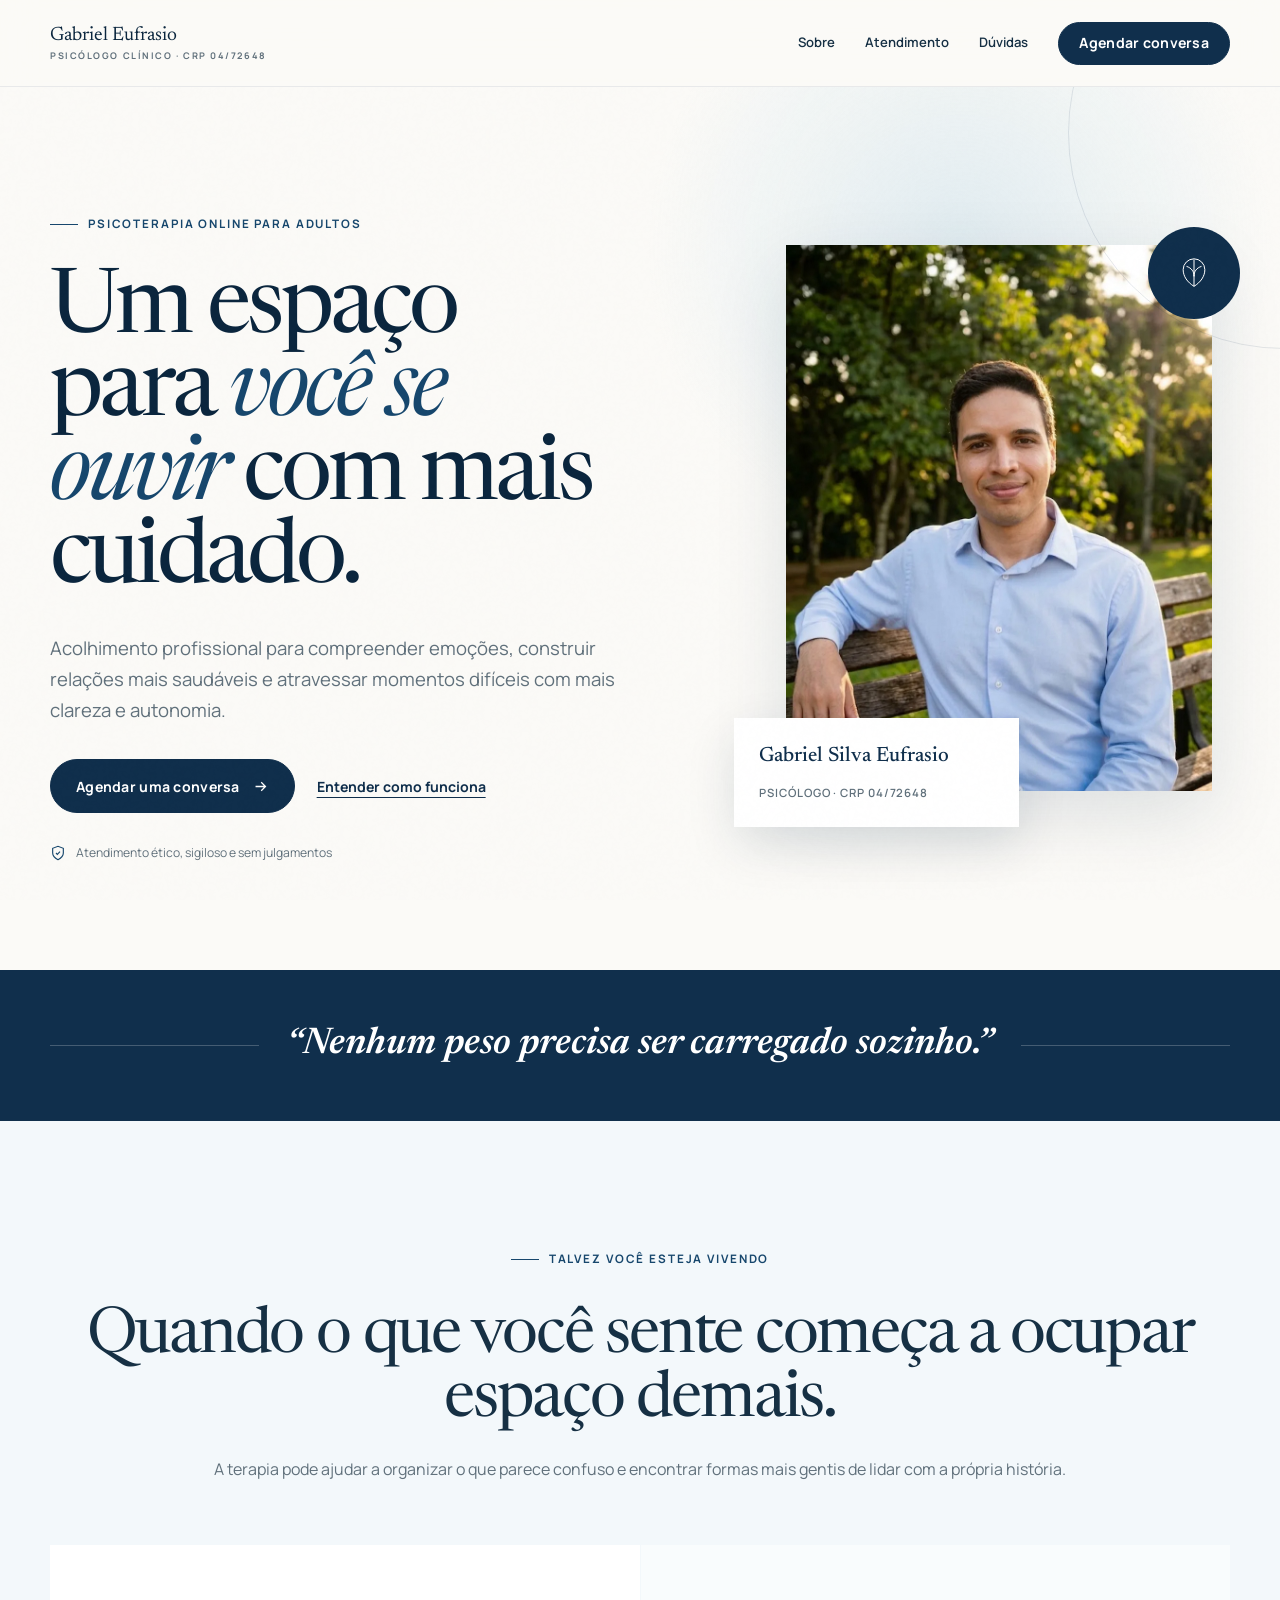
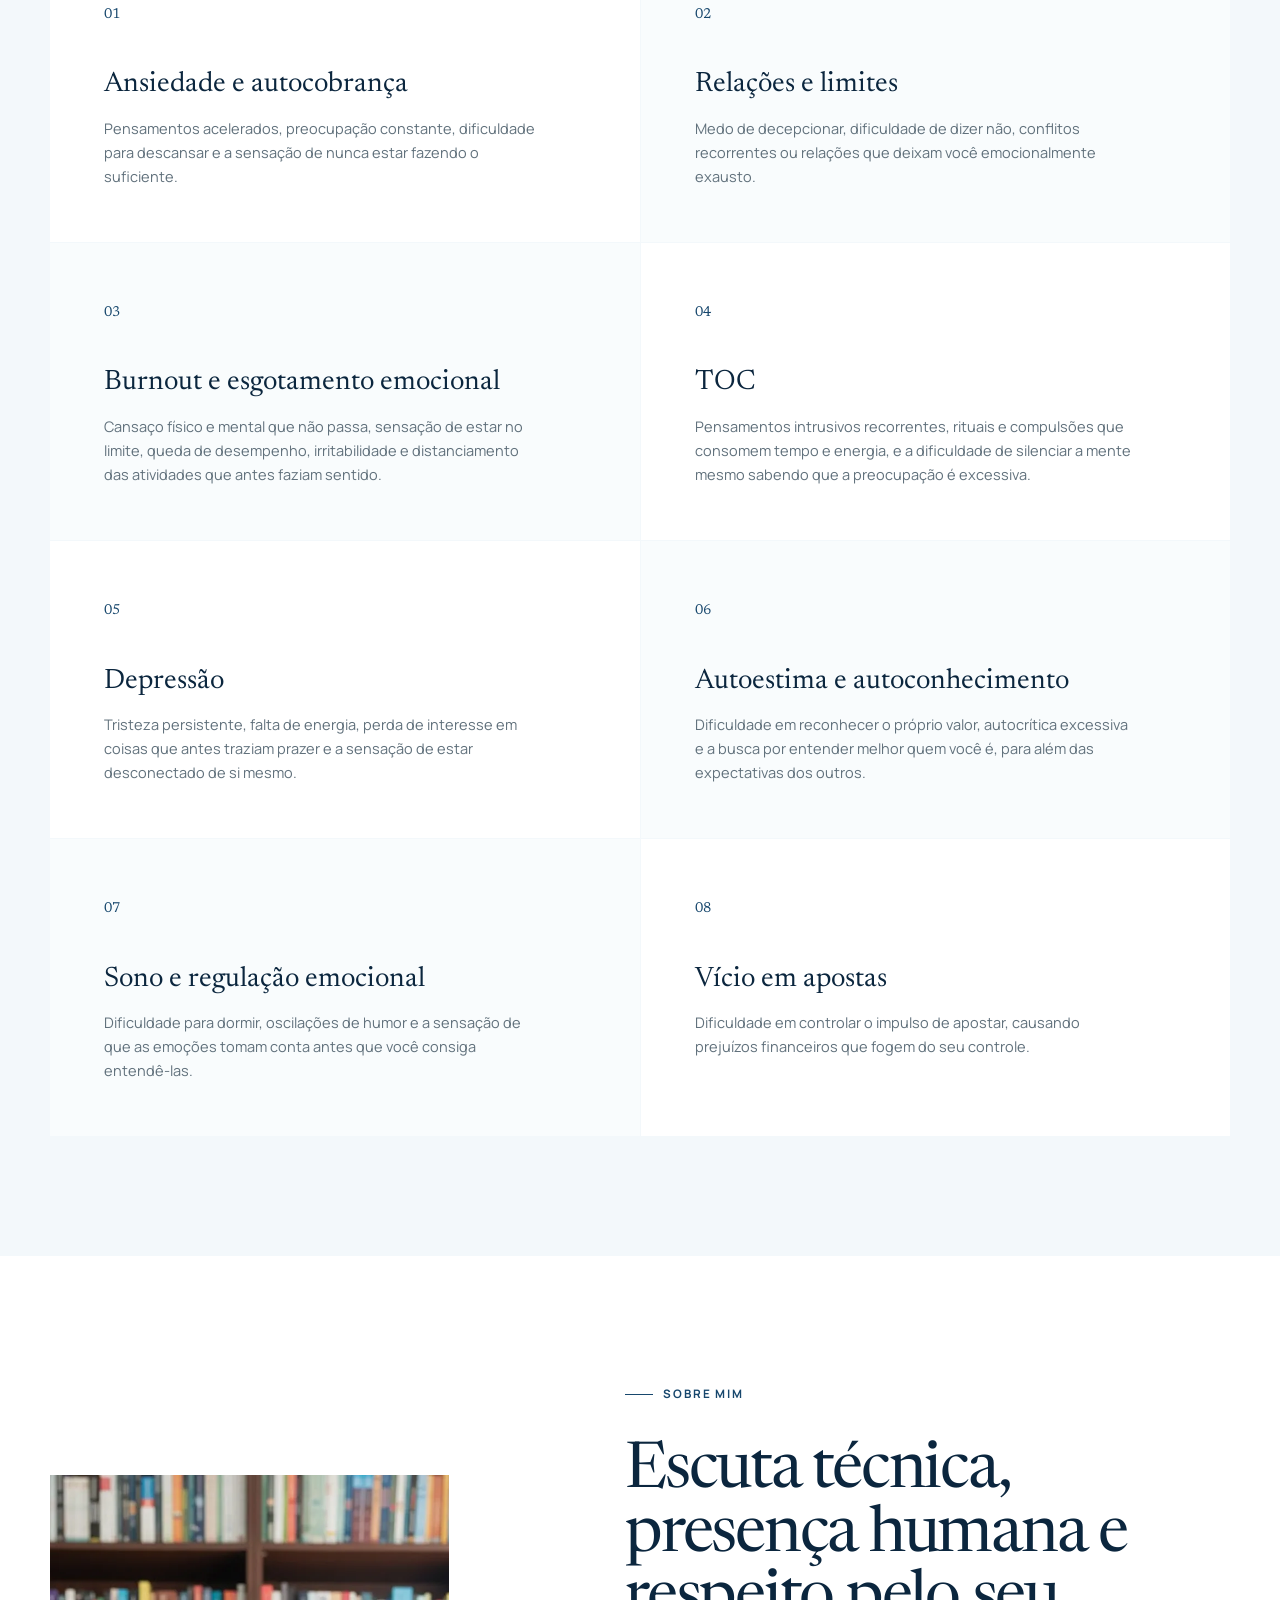
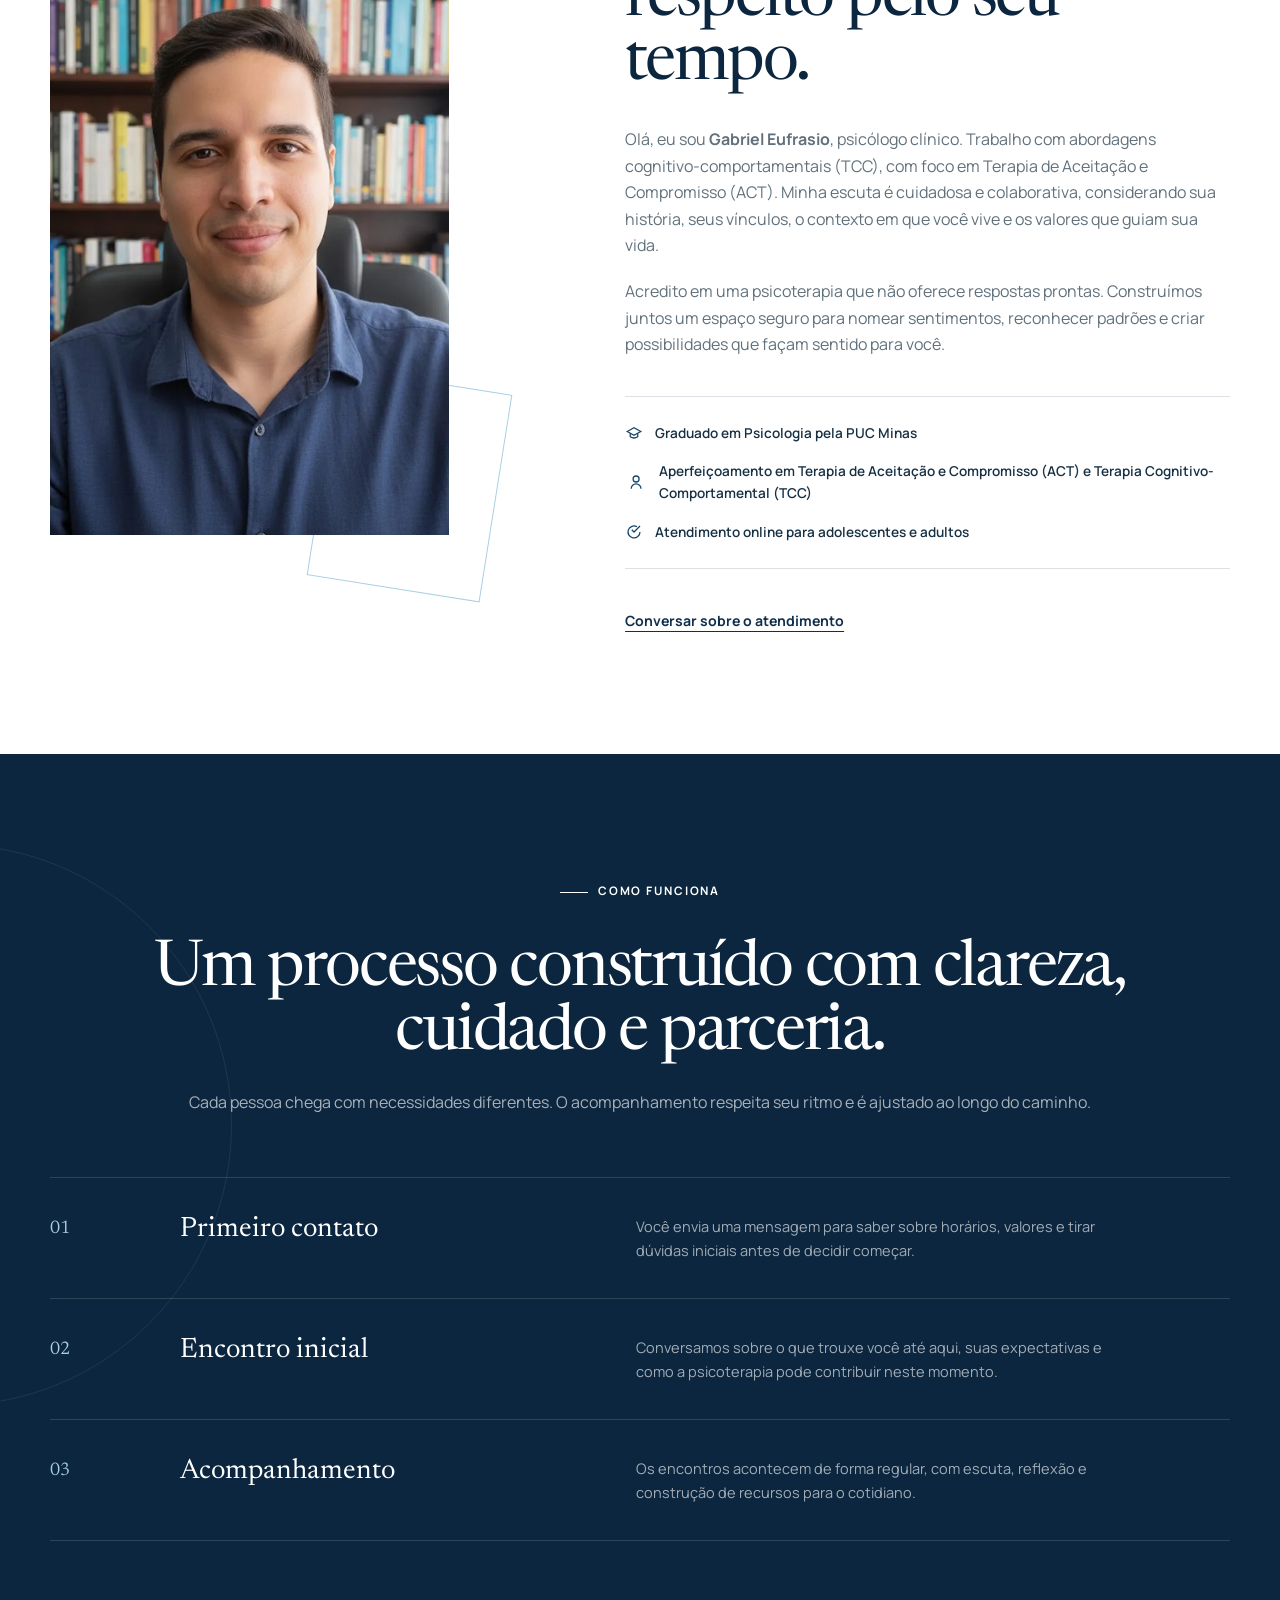
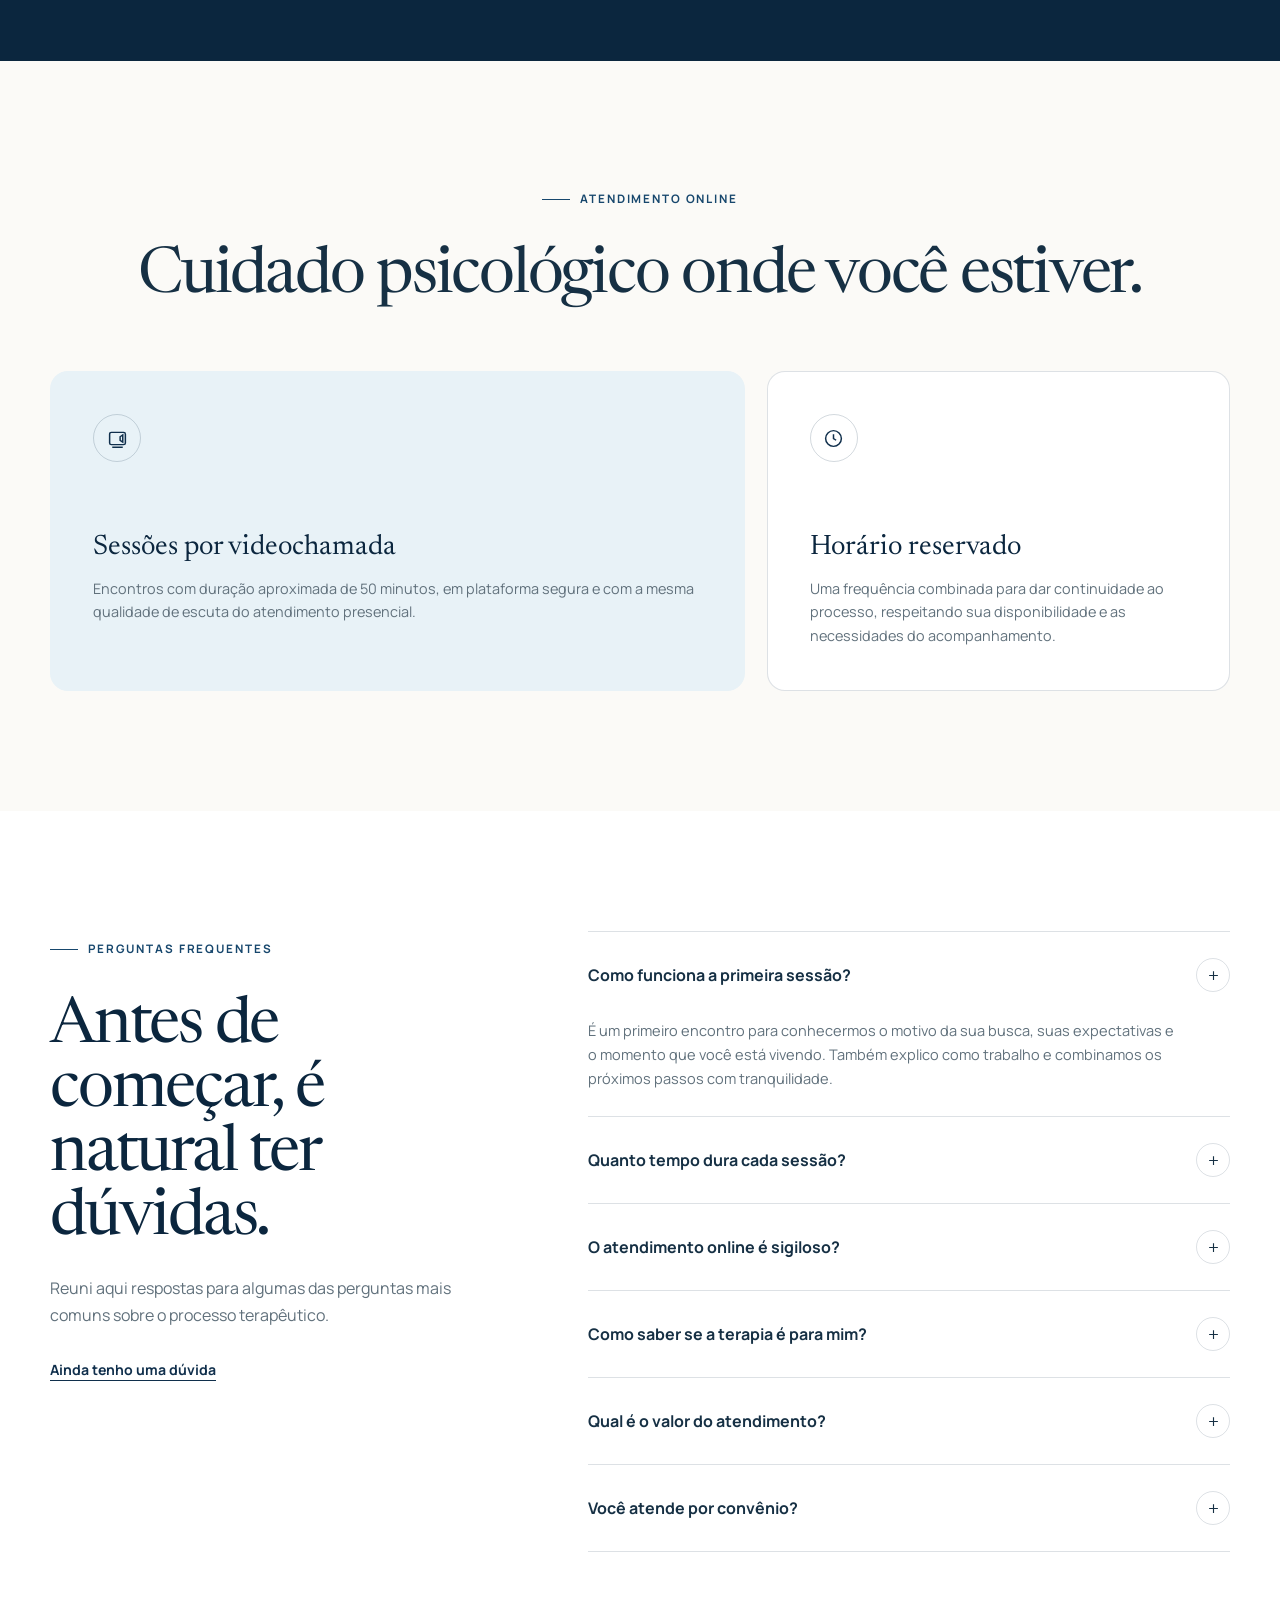
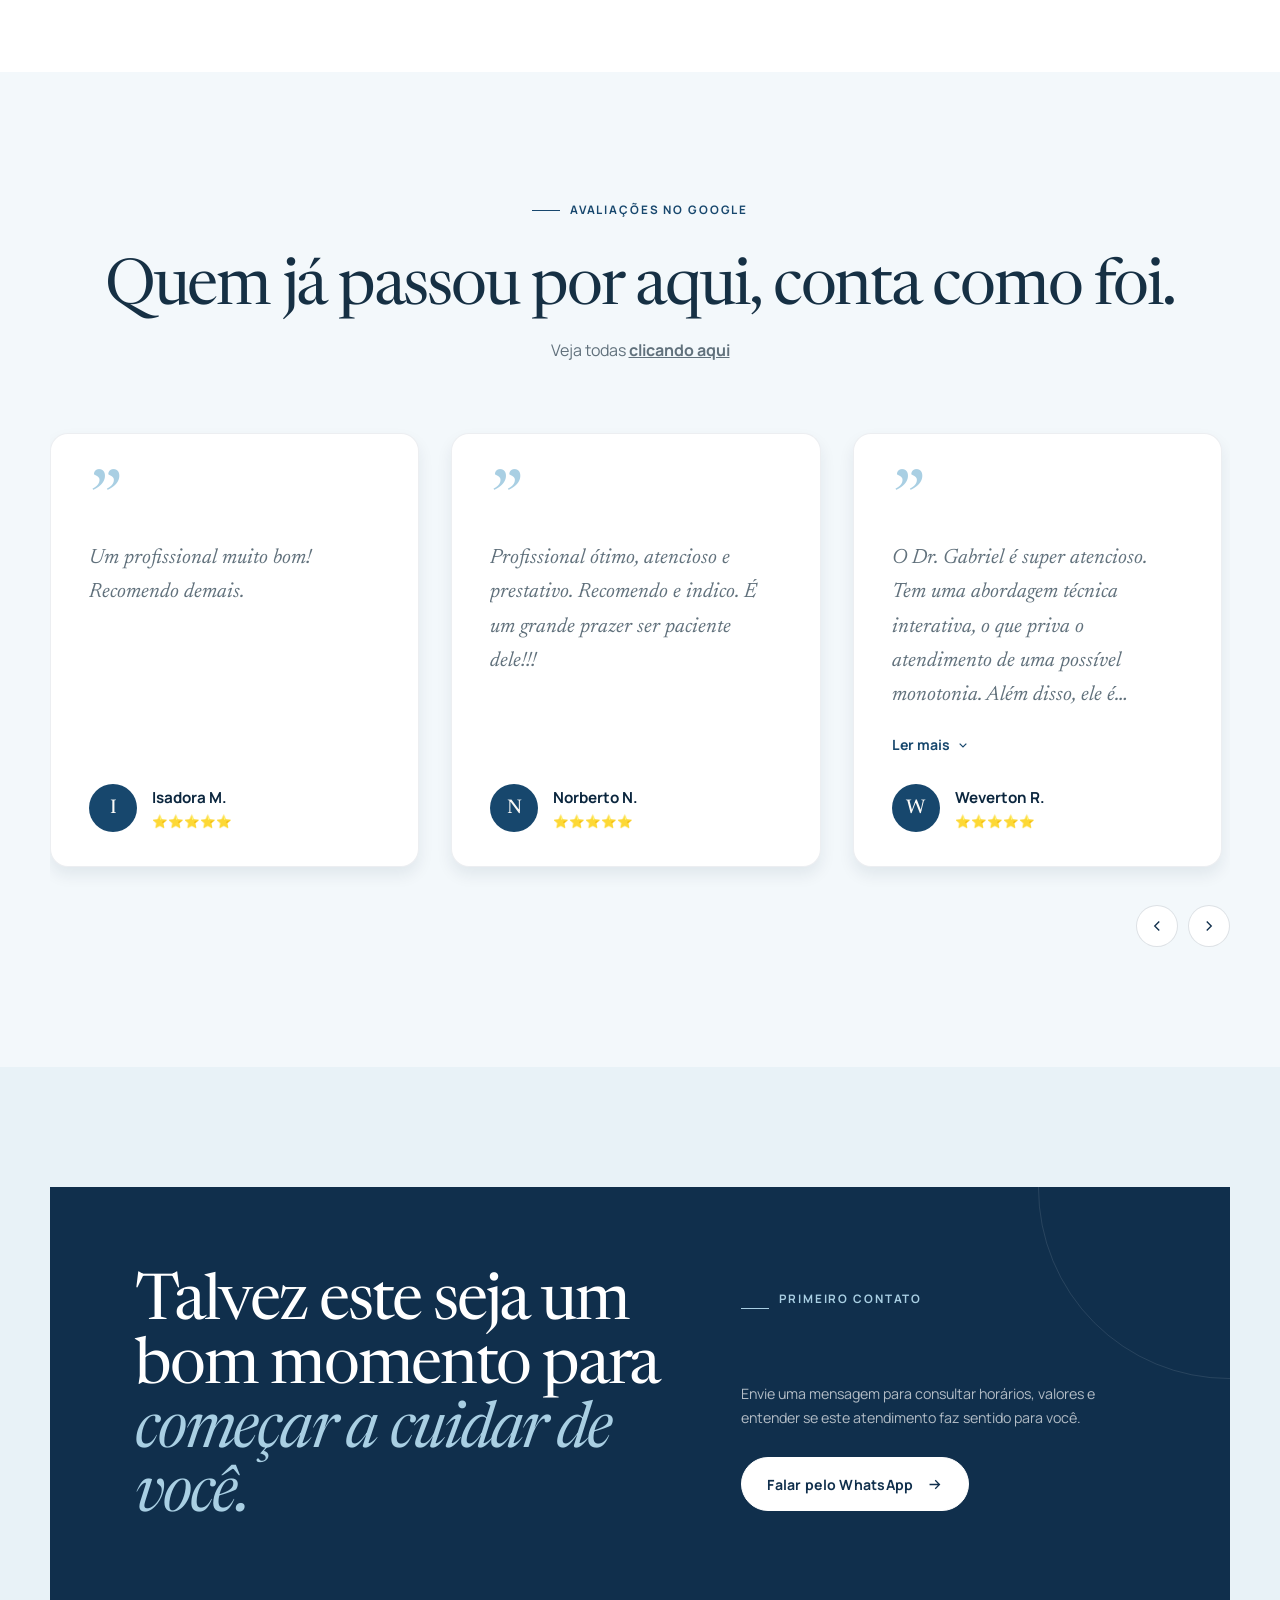
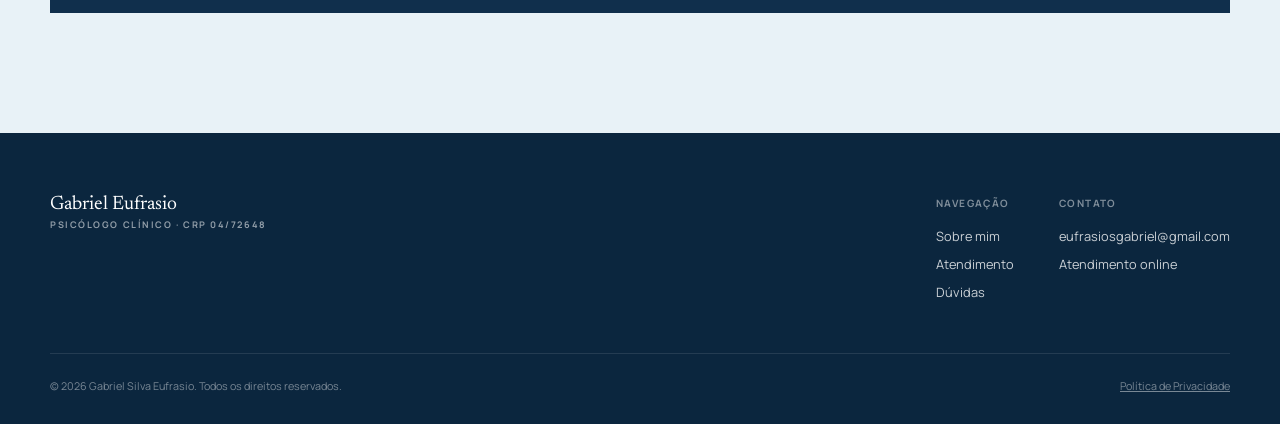
==== index.html @ 0577c6b8 "Delete a review card from index.html Removed a review card from the reviews section." ====
<!DOCTYPE html>
<html lang="pt-BR">
<head>
    <meta charset="UTF-8">
    <meta name="viewport" content="width=device-width, initial-scale=1.0">
    <meta name="description" content="Gabriel Eufrasio, psicólogo clínico (CRP 04/72648). Psicoterapia online para adolescentes e adultos, com abordagem TCC e ACT, em um espaço seguro, ético e acolhedor.">
    <meta name="theme-color" content="#102f4c">
    <title>Gabriel Eufrasio | Psicologia Clínica</title>
    <link rel="canonical" href="https://psicologogabrieleufrasio.com.br/">
    <meta name="robots" content="index, follow">
    <meta property="og:type" content="website">
    <meta property="og:locale" content="pt_BR">
    <meta property="og:title" content="Gabriel Eufrasio | Psicologia Clínica">
    <meta property="og:description" content="Psicoterapia online para adolescentes e adultos, com abordagem TCC e ACT, em um espaço seguro, ético e acolhedor.">
    <meta property="og:url" content="https://psicologogabrieleufrasio.com.br/">
    <meta property="og:image" content="https://psicologogabrieleufrasio.com.br/assets/images/og-image.jpg">
    <meta property="og:image:width" content="1200">
    <meta property="og:image:height" content="630">
    <meta name="twitter:card" content="summary_large_image">
    <meta name="twitter:image" content="https://psicologogabrieleufrasio.com.br/assets/images/og-image.jpg">
    <link rel="icon" href="favicon.ico" type="image/x-icon">

    <link rel="preconnect" href="https://fonts.googleapis.com">
    <link rel="preconnect" href="https://fonts.gstatic.com" crossorigin>
    <link href="https://fonts.googleapis.com/css2?family=Manrope:wght@400;500;600;700&family=Newsreader:ital,opsz,wght@0,6..72,400;0,6..72,500;1,6..72,400&display=swap" rel="stylesheet">
    
    <!-- Google tag (gtag.js) — troque AW-XXXXXXXXX pelo seu ID do Google Ads -->
    <script async src="https://www.googletagmanager.com/gtag/js?id=AW-XXXXXXXXX"></script>
    
    <link rel="stylesheet" href="css/style.css">
</head>
<body>
    <header class="site-header">
        <div class="container header-inner">
            <a class="brand" href="#inicio" aria-label="Voltar ao início">
                <span class="brand-name">Gabriel Eufrasio
                    <span class="brand-role">Psicólogo clínico · CRP 04/72648</span>
                </span>
            </a>

            <nav class="desktop-nav" aria-label="Navegação principal">
                <a href="#sobre">Sobre</a>
                <a href="#atendimento">Atendimento</a>
                <a href="#faq">Dúvidas</a>
                <a class="button header-button" href="https://wa.me/5531971646599?text=Gostaria%20de%20receber%20mais%20informa%C3%A7%C3%B5es%20sobre%20a%20terapia.">Agendar conversa</a>
            </nav>

            <button class="menu-button" type="button" aria-label="Abrir menu" aria-controls="mobile-menu" aria-expanded="false">
                <svg viewBox="0 0 24 24" fill="none" stroke="currentColor" stroke-width="1.8" aria-hidden="true">
                    <path d="M4 7h16M4 12h16M4 17h16"/>
                </svg>
            </button>
        </div>
        <nav class="mobile-menu" id="mobile-menu" aria-label="Navegação móvel">
            <a href="#sobre">Sobre</a>
            <a href="#atendimento">Atendimento</a>
            <a href="#faq">Perguntas frequentes</a>
            <a href="https://wa.me/5531971646599?text=Gostaria%20de%20receber%20mais%20informa%C3%A7%C3%B5es%20sobre%20a%20terapia.">Agendar conversa</a>
        </nav>
    </header>

    <main>
        <section class="hero" id="inicio">
            <div class="container hero-grid">
                <div class="hero-copy reveal">
                    <span class="eyebrow">Psicoterapia online para adultos</span>
                    <h1>Um espaço para <em>você se ouvir</em> com mais cuidado.</h1>
                    <p class="hero-lead">Acolhimento profissional para compreender emoções, construir relações mais saudáveis e atravessar momentos difíceis com mais clareza e autonomia.</p>
                    <div class="hero-actions">
                        <a class="button" href="https://wa.me/5531971646599?text=Gostaria%20de%20receber%20mais%20informa%C3%A7%C3%B5es%20sobre%20a%20terapia.">
                            Agendar uma conversa
                            <svg viewBox="0 0 24 24" fill="none" stroke="currentColor" stroke-width="1.8" aria-hidden="true"><path d="M5 12h14M13 6l6 6-6 6"/></svg>
                        </a>
                        <a class="text-link" href="#atendimento">Entender como funciona</a>
                    </div>
                    <p class="hero-note">
                        <svg viewBox="0 0 24 24" fill="none" stroke="currentColor" stroke-width="1.7" aria-hidden="true"><path d="M12 22s8-4 8-10V5l-8-3-8 3v7c0 6 8 10 8 10Z"/><path d="m9 12 2 2 4-4"/></svg>
                        Atendimento ético, sigiloso e sem julgamentos
                    </p>
                </div>

                <div class="hero-visual reveal" aria-label="Foto profissional">
                    <div class="photo-frame">
                        <img class="profile-photo" src="assets/images/hero.webp" alt="Retrato profissional, sorrindo, ambiente ao ar livre" width="900" height="1000" loading="eager">
                    </div>
                    <div class="visual-caption">
                        <strong>Gabriel Silva Eufrasio</strong>
                        <span>Psicólogo · CRP 04/72648</span>
                    </div>
                    <div class="floating-mark" aria-hidden="true">
                        <svg viewBox="0 0 48 48" fill="none" stroke="currentColor" stroke-width="1.2"><path d="M24 40c8-5 13-12 13-20A13 13 0 0 0 11 20c0 8 5 15 13 20Z"/><path d="M24 8v32M15 16c6 2 9 6 9 12M33 16c-6 2-9 6-9 12"/></svg>
                    </div>
                </div>
            </div>
        </section>

        <section class="intro-strip" aria-label="Mensagem de acolhimento">
            <div class="container intro-strip-grid">
                <span class="strip-line"></span>
                <p class="quote">“Nenhum peso precisa ser carregado sozinho.”</p>
                <span class="strip-line"></span>
            </div>
        </section>

        <section class="section concerns" id="atendimento">
            <div class="container">
                <div class="section-heading reveal">
                    <span class="eyebrow">Talvez você esteja vivendo</span>
                    <h2>Quando o que você sente começa a ocupar espaço demais.</h2>
                    <p>A terapia pode ajudar a organizar o que parece confuso e encontrar formas mais gentis de lidar com a própria história.</p>
                </div>

                <div class="concerns-grid reveal">
                    <article class="concern-card">
                        <span class="concern-number">01</span>
                        <h3>Ansiedade e autocobrança</h3>
                        <p>Pensamentos acelerados, preocupação constante, dificuldade para descansar e a sensação de nunca estar fazendo o suficiente.</p>
                    </article>
                    <article class="concern-card">
                        <span class="concern-number">02</span>
                        <h3>Relações e limites</h3>
                        <p>Medo de decepcionar, dificuldade de dizer não, conflitos recorrentes ou relações que deixam você emocionalmente exausto.</p>
                    </article>
                    <article class="concern-card">
                        <span class="concern-number">03</span>
                        <h3>Burnout e esgotamento emocional</h3>
                        <p>Cansaço físico e mental que não passa, sensação de estar no limite, queda de desempenho, irritabilidade e distanciamento das atividades que antes faziam sentido.</p>
                    </article>
                    <article class="concern-card">
                        <span class="concern-number">04</span>
                        <h3>TOC</h3>
                        <p>Pensamentos intrusivos recorrentes, rituais e compulsões que consomem tempo e energia, e a dificuldade de silenciar a mente mesmo sabendo que a preocupação é excessiva.</p>
                    </article>
                    <article class="concern-card">
                        <span class="concern-number">05</span>
                        <h3>Depressão</h3>
                        <p>Tristeza persistente, falta de energia, perda de interesse em coisas que antes traziam prazer e a sensação de estar desconectado de si mesmo.</p>
                    </article>
                    <article class="concern-card">
                        <span class="concern-number">06</span>
                        <h3>Autoestima e autoconhecimento</h3>
                        <p>Dificuldade em reconhecer o próprio valor, autocrítica excessiva e a busca por entender melhor quem você é, para além das expectativas dos outros.</p>
                    </article>
                    <article class="concern-card">
                        <span class="concern-number">07</span>
                        <h3>Sono e regulação emocional</h3>
                        <p>Dificuldade para dormir, oscilações de humor e a sensação de que as emoções tomam conta antes que você consiga entendê-las.</p>
                    </article>
                    <article class="concern-card">
                        <span class="concern-number">08</span>
                        <h3>Vício em apostas</h3>
                        <p>Dificuldade em controlar o impulso de apostar, causando prejuízos financeiros que fogem do seu controle.</p>
                    </article>
                </div>
            </div>
        </section>

        <section class="section about" id="sobre">
            <div class="container about-grid">
                <div class="about-visual reveal" aria-label="Segunda foto profissional">
                    <div class="about-photo">
                        <img class="profile-photo" src="assets/images/sobre.webp" alt="Retrato profissional em frente a uma estante de livros" width="900" height="1200" loading="lazy">
                    </div>
                    <span class="about-shape" aria-hidden="true"></span>
                </div>

                <div class="about-copy reveal">
                    <span class="eyebrow">Sobre mim</span>
                    <h2>Escuta técnica, presença humana e respeito pelo seu tempo.</h2>
                    <p>Olá, eu sou <strong>Gabriel Eufrasio</strong>, psicólogo clínico. Trabalho com abordagens cognitivo-comportamentais (TCC), com foco em Terapia de Aceitação e Compromisso (ACT). Minha escuta é cuidadosa e colaborativa, considerando sua história, seus vínculos, o contexto em que você vive e os valores que guiam sua vida.</p>
                    <p>Acredito em uma psicoterapia que não oferece respostas prontas. Construímos juntos um espaço seguro para nomear sentimentos, reconhecer padrões e criar possibilidades que façam sentido para você.</p>

                    <div class="credential-list" aria-label="Formação profissional">
                        <div class="credential-item">
                            <svg viewBox="0 0 24 24" fill="none" stroke="currentColor" stroke-width="1.7" aria-hidden="true"><path d="m3 10 9-5 9 5-9 5-9-5Z"/><path d="M7 12.5V17c3 2 7 2 10 0v-4.5"/></svg>
                            Graduado em Psicologia pela PUC Minas
                        </div>
                        <div class="credential-item">
                            <svg
  viewBox="0 0 24 24"
  fill="none"
  stroke="currentColor"
  stroke-width="1.7"
  aria-hidden="true"
  style="width: 30px;margin: -1px;"
>
  <circle cx="12" cy="8" r="4"></circle>
  <path d="M5.5 21a6.5 6.5 0 0 1 13 0"></path>
</svg>
                            Aperfeiçoamento em Terapia de Aceitação e Compromisso (ACT) e Terapia Cognitivo-Comportamental (TCC)
                        </div>
                        <div class="credential-item">
                            <svg viewBox="0 0 24 24" fill="none" stroke="currentColor" stroke-width="1.7" aria-hidden="true"><path d="M20 12a8 8 0 1 1-4-7"/><path d="m20 4-8 8-3-3"/></svg>
                            Atendimento online para adolescentes e adultos
                        </div>
                    </div>

                    <a class="text-link" href="https://wa.me/5531971646599?text=Gostaria%20de%20receber%20mais%20informa%C3%A7%C3%B5es%20sobre%20a%20terapia.">Conversar sobre o atendimento</a>
                </div>
            </div>
        </section>

        <section class="section approach">
            <div class="container">
                <div class="section-heading reveal">
                    <span class="eyebrow">Como funciona</span>
                    <h2>Um processo construído com clareza, cuidado e parceria.</h2>
                    <p>Cada pessoa chega com necessidades diferentes. O acompanhamento respeita seu ritmo e é ajustado ao longo do caminho.</p>
                </div>

                <div class="steps reveal">
                    <article class="step">
                        <span class="step-number">01</span>
                        <h3>Primeiro contato</h3>
                        <p>Você envia uma mensagem para saber sobre horários, valores e tirar dúvidas iniciais antes de decidir começar.</p>
                    </article>
                    <article class="step">
                        <span class="step-number">02</span>
                        <h3>Encontro inicial</h3>
                        <p>Conversamos sobre o que trouxe você até aqui, suas expectativas e como a psicoterapia pode contribuir neste momento.</p>
                    </article>
                    <article class="step">
                        <span class="step-number">03</span>
                        <h3>Acompanhamento</h3>
                        <p>Os encontros acontecem de forma regular, com escuta, reflexão e construção de recursos para o cotidiano.</p>
                    </article>
                </div>
            </div>
        </section>

        <section class="section details">
            <div class="container">
                <div class="section-heading reveal">
                    <span class="eyebrow">Atendimento online</span>
                    <h2>Cuidado psicológico onde você estiver.</h2>
                </div>

                <div class="details-grid reveal">
                    <article class="detail-card">
                        <span class="detail-icon">
                            <svg viewBox="0 0 24 24" fill="none" stroke="currentColor" stroke-width="1.7" aria-hidden="true"><rect x="3" y="5" width="18" height="14" rx="2"/><path d="m15 10 3-2v8l-3-2v-4Z"/><path d="M6 22h12"/></svg>
                        </span>
                        <h3>Sessões por videochamada</h3>
                        <p>Encontros com duração aproximada de 50 minutos, em plataforma segura e com a mesma qualidade de escuta do atendimento presencial.</p>
                    </article>
                    <article class="detail-card">
                        <span class="detail-icon">
                            <svg viewBox="0 0 24 24" fill="none" stroke="currentColor" stroke-width="1.7" aria-hidden="true"><circle cx="12" cy="12" r="9"/><path d="M12 7v5l3 2"/></svg>
                        </span>
                        <h3>Horário reservado</h3>
                        <p>Uma frequência combinada para dar continuidade ao processo, respeitando sua disponibilidade e as necessidades do acompanhamento.</p>
                    </article>
                </div>
            </div>
        </section>

        <section class="section faq" id="faq">
            <div class="container faq-grid">
                <div class="faq-intro reveal">
                    <span class="eyebrow">Perguntas frequentes</span>
                    <h2>Antes de começar, é natural ter dúvidas.</h2>
                    <p>Reuni aqui respostas para algumas das perguntas mais comuns sobre o processo terapêutico.</p>
                    <a class="text-link" href="https://wa.me/5531971646599?text=Gostaria%20de%20receber%20mais%20informa%C3%A7%C3%B5es%20sobre%20a%20terapia.">Ainda tenho uma dúvida</a>
                </div>

                <div class="faq-list reveal">
                    <article class="faq-item is-open">
                        <button class="faq-question" type="button" aria-expanded="false">
                            Como funciona a primeira sessão?
                            <span class="faq-toggle"><svg viewBox="0 0 24 24" fill="none" stroke="currentColor" stroke-width="1.8" aria-hidden="true"><path d="M12 5v14M5 12h14"/></svg></span>
                        </button>
                        <div class="faq-answer"><div><p>É um primeiro encontro para conhecermos o motivo da sua busca, suas expectativas e o momento que você está vivendo. Também explico como trabalho e combinamos os próximos passos com tranquilidade.</p></div></div>
                    </article>
                    <article class="faq-item">
                        <button class="faq-question" type="button" aria-expanded="false">
                            Quanto tempo dura cada sessão?
                            <span class="faq-toggle"><svg viewBox="0 0 24 24" fill="none" stroke="currentColor" stroke-width="1.8" aria-hidden="true"><path d="M12 5v14M5 12h14"/></svg></span>
                        </button>
                        <div class="faq-answer"><div><p>Em geral, cada sessão dura cerca de 50 minutos. A frequência costuma ser semanal, mas pode ser ajustada de acordo com a avaliação clínica e as possibilidades de cada pessoa.</p></div></div>
                    </article>
                    <article class="faq-item">
                        <button class="faq-question" type="button" aria-expanded="false">
                            O atendimento online é sigiloso?
                            <span class="faq-toggle"><svg viewBox="0 0 24 24" fill="none" stroke="currentColor" stroke-width="1.8" aria-hidden="true"><path d="M12 5v14M5 12h14"/></svg></span>
                        </button>
                        <div class="faq-answer"><div><p>Sim. O atendimento psicológico segue os mesmos princípios éticos e de confidencialidade do atendimento presencial. Recomenda-se que você esteja em um ambiente privado e use uma conexão estável.</p></div></div>
                    </article>
                    <article class="faq-item">
                        <button class="faq-question" type="button" aria-expanded="false">
                            Como saber se a terapia é para mim?
                            <span class="faq-toggle"><svg viewBox="0 0 24 24" fill="none" stroke="currentColor" stroke-width="1.8" aria-hidden="true"><path d="M12 5v14M5 12h14"/></svg></span>
                        </button>
                        <div class="faq-answer"><div><p>Você não precisa esperar uma crise para procurar terapia. O processo pode ajudar tanto em momentos de sofrimento quanto no desejo de se conhecer melhor e construir novas formas de viver e se relacionar.</p></div></div>
                    </article>
                    <article class="faq-item">
                        <button class="faq-question" type="button" aria-expanded="false">
                            Qual é o valor do atendimento?
                            <span class="faq-toggle"><svg viewBox="0 0 24 24" fill="none" stroke="currentColor" stroke-width="1.8" aria-hidden="true"><path d="M12 5v14M5 12h14"/></svg></span>
                        </button>
                        <div class="faq-answer"><div><p>Os valores e as formas de pagamento são informados no primeiro contato. Assim, você pode esclarecer tudo antes de agendar e avaliar se o atendimento cabe no seu momento atual.</p></div></div>
                    </article>
                    <article class="faq-item">
                        <button class="faq-question" type="button" aria-expanded="false">
                            Você atende por convênio?
                            <span class="faq-toggle"><svg viewBox="0 0 24 24" fill="none" stroke="currentColor" stroke-width="1.8" aria-hidden="true"><path d="M12 5v14M5 12h14"/></svg></span>
                        </button>
                        <div class="faq-answer"><div><p>Não atendo por convênio, mas emito recibo para todas as sessões. Muitos planos de saúde oferecem reembolso parcial ou integral para atendimentos particulares. Vale a pena consultar as condições do seu convênio.</p></div></div>
                    </article>
                </div>
            </div>
        </section>

        <section class="section reviews" id="avaliacoes">
            <div class="container">
                <div class="section-heading reveal">
                    <span class="eyebrow">Avaliações no Google</span>
                    <h2>Quem já passou por aqui, conta como foi.</h2>
                    <p style="text-align: center; color: #61717c; max-width: none; margin-top: 16px;">Veja todas <strong><a href="https://share.google/VbZHrisqjqHYNuSsj">clicando aqui</a></strong></p>
                </div>

                <div class="reviews-carousel">
                    <div class="reviews-grid reveal" id="reviews-carousel" aria-live="polite">
                    <article class="review-card">
                        <span class="review-quote" aria-hidden="true">”</span>
                        <p class="review-text">Um profissional muito bom! Recomendo demais.</p>
                        <div class="review-author">
                            <div class="review-avatar">I</div>
                            <div>
                                <div class="review-name">Isadora M.</div>
                                <div class="review-time">⭐​⭐​⭐​⭐​⭐​</div>
                            </div>
                        </div>
                    </article>
                    <article class="review-card">
                        <span class="review-quote" aria-hidden="true">”</span>
                        <p class="review-text">Profissional ótimo, atencioso e prestativo. Recomendo e indico. É um grande prazer ser paciente dele!!!</p>
                        <div class="review-author">
                            <div class="review-avatar">N</div>
                            <div>
                                <div class="review-name">Norberto N.</div>
                                <div class="review-time">⭐​⭐​⭐​⭐​⭐​</div>
                            </div>
                        </div>
                    </article>
                    <article class="review-card">
                        <span class="review-quote" aria-hidden="true">”</span>
                        <p class="review-text">O Dr. Gabriel é super atencioso. Tem uma abordagem técnica interativa, o que priva o atendimento de uma possível monotonia. Além disso, ele é bastante solícito, faz questão de se disponibilizar a qualquer hora pelo WhatsApp para momentos de desabafos, para tirar dúvidas e etc.</p>
                        <button class="review-more" type="button" aria-expanded="false">
                            Ler mais
                            <svg viewBox="0 0 24 24" fill="none" stroke="currentColor" stroke-width="1.8" aria-hidden="true">
                                <path d="m7 10 5 5 5-5"/>
                            </svg>
                        </button>
                        <div class="review-author">
                            <div class="review-avatar">W</div>
                            <div>
                                <div class="review-name">Weverton R.</div>
                                <div class="review-time">⭐​⭐​⭐​⭐​⭐​</div>
                            </div>
                        </div>
                    </article>
                    <article class="review-card">
                        <span class="review-quote" aria-hidden="true">”</span>
                        <p class="review-text">Gabriel é um excelente profissional, demasiadamente atencioso e muito competente no exercício de seu ofício. Recomendaria ele mil vezes a qualquer um que busque ajuda psicológica, brilhante em sua abordagem.</p>
                        <button class="review-more" type="button" aria-expanded="false">
                            Ler mais
                            <svg viewBox="0 0 24 24" fill="none" stroke="currentColor" stroke-width="1.8" aria-hidden="true">
                                <path d="m7 10 5 5 5-5"/>
                            </svg>
                        </button>
                        <div class="review-author">
                            <div class="review-avatar">P</div>
                            <div>
                                <div class="review-name">Pedro B.</div>
                                <div class="review-time">⭐​⭐​⭐​⭐​⭐​</div>
                            </div>
                        </div>
                    </article>
                    <article class="review-card">
                        <span class="review-quote" aria-hidden="true">”</span>
                        <p class="review-text">Muito bom!! Ótima sessão... e ótima metodologia de trabalho.</p>
                        <div class="review-author">
                            <div class="review-avatar">R</div>
                            <div>
                                <div class="review-name">Rafael F.</div>
                                <div class="review-time">⭐​⭐​⭐​⭐​⭐​</div>
                            </div>
                        </div>
                    </article>
                    </div>
                    <div class="reviews-controls" aria-label="Controles das avaliações">
                        <button class="reviews-control" type="button" id="reviews-prev" aria-label="Avaliação anterior">
                            <svg viewBox="0 0 24 24" fill="none" stroke="currentColor" stroke-width="1.8" aria-hidden="true">
                                <path d="m15 18-6-6 6-6"/>
                            </svg>
                        </button>
                        <button class="reviews-control" type="button" id="reviews-next" aria-label="Próxima avaliação">
                            <svg viewBox="0 0 24 24" fill="none" stroke="currentColor" stroke-width="1.8" aria-hidden="true">
                                <path d="m9 18 6-6-6-6"/>
                            </svg>
                        </button>
                    </div>
                </div>
            </div>
        </section>

        <section class="contact" id="contato">
            <div class="container">
                <div class="contact-card reveal">
                    <h2>Talvez este seja um bom momento para <em>começar a cuidar de você.</em></h2>
                    <div class="contact-info">
                        <div class="eyebrow"><div class="first-contact">Primeiro contato</div></div>
                        <p>Envie uma mensagem para consultar horários, valores e entender se este atendimento faz sentido para você.</p>
                        <a class="button button-light" href="https://wa.me/5531971646599?text=Gostaria%20de%20receber%20mais%20informa%C3%A7%C3%B5es%20sobre%20a%20terapia." target="_blank" rel="noopener noreferrer">
                            Falar pelo WhatsApp
                            <svg viewBox="0 0 24 24" fill="none" stroke="currentColor" stroke-width="1.8" aria-hidden="true"><path d="M5 12h14M13 6l6 6-6 6"/></svg>
                        </a>
                    </div>
                </div>
            </div>
        </section>
    </main>

    <footer class="footer">
        <div class="container">
            <div class="footer-main">
                <a class="brand" href="#inicio" aria-label="Voltar ao início">
                    <span class="brand-name">Gabriel Eufrasio
                        <span class="brand-role">Psicólogo clínico · CRP 04/72648</span>
                    </span>
                </a>
                <div class="footer-column">
                    <strong>Navegação</strong>
                    <a href="#sobre">Sobre mim</a>
                    <a href="#atendimento">Atendimento</a>
                    <a href="#faq">Dúvidas</a>
                </div>
                <div class="footer-column">
                    <strong>Contato</strong>
                    <span>eufrasiosgabriel@gmail.com</span>
                    <span>Atendimento online</span>
                </div>
            </div>
            <div class="footer-bottom">
                <span>© <span id="current-year"></span> Gabriel Silva Eufrasio. Todos os direitos reservados.</span>
                <a href="privacidade.html">Política de Privacidade</a>
            </div>
        </div>
    </footer>
    <a
        class="whatsapp-float"
        href="https://wa.me/5531971646599?text=Gostaria%20de%20receber%20mais%20informa%C3%A7%C3%B5es%20sobre%20a%20terapia."
        target="_blank"
        rel="noopener noreferrer"
        aria-label="Falar pelo WhatsApp"
        onclick="if (typeof gtag === 'function') { gtag('event', 'conversion', {'send_to': 'AW-XXXXXXXXX/YYYYYYYYYY'}); }"
    >
        <svg viewBox="0 0 24 24" width="28" height="28" fill="#ffffff" aria-hidden="true">
            <path d="M12.04 2C6.58 2 2.13 6.45 2.13 11.91c0 1.75.46 3.46 1.32 4.96L2 22l5.25-1.38a9.9 9.9 0 0 0 4.79 1.22h.01c5.46 0 9.9-4.45 9.9-9.91 0-2.65-1.03-5.14-2.9-7.01A9.82 9.82 0 0 0 12.04 2Zm5.8 14.14c-.24.68-1.4 1.3-1.93 1.37-.5.08-1.1.11-1.78-.11a16 16 0 0 1-1.6-.6c-2.83-1.22-4.68-4.08-4.82-4.27-.14-.19-1.15-1.53-1.15-2.92 0-1.4.73-2.08 1-2.36.24-.27.55-.34.73-.34h.53c.17 0 .4-.06.62.48.24.58.8 2 .87 2.15.07.15.12.32.02.51-.1.19-.15.31-.3.48-.15.17-.31.38-.44.51-.15.15-.3.31-.13.6.17.29.76 1.26 1.64 2.04 1.13 1 2.08 1.32 2.37 1.47.29.15.46.13.63-.08.17-.2.72-.84.91-1.13.19-.29.38-.24.63-.14.26.1 1.64.77 1.92.91.29.15.48.22.55.34.07.13.07.72-.17 1.4Z"/>
        </svg>
    </a>

    
    <script src="js/script.js"></script>
</body>
</html>
---- css/style.css ----
:root {
            --navy-950: #0b263e;
            --navy-900: #102f4c;
            --navy-800: #17476d;
            --blue-300: #a9cfe3;
            --blue-100: #e8f2f7;
            --blue-50: #f3f8fb;
            --ink: #163044;
            --muted: #61717c;
            --white: #ffffff;
            --warm-white: #fbfaf7;
            --line: rgba(16, 47, 76, 0.14);
            --shadow: 0 24px 70px rgba(11, 38, 62, 0.12);
            --radius-lg: 30px;
            --radius-md: 18px;
            --container: min(1180px, calc(100% - 40px));
        }

        * {
            box-sizing: border-box;
            margin: 0;
            padding: 0;
        }

        html {
            scroll-behavior: smooth;
        }

        body {
            background: var(--warm-white);
            color: var(--ink);
            font-family: "Manrope", sans-serif;
            line-height: 1.65;
            overflow-x: hidden;
        }

        body::before {
            background-image: url("data:image/svg+xml,%3Csvg viewBox='0 0 180 180' xmlns='http://www.w3.org/2000/svg'%3E%3Cfilter id='n'%3E%3CfeTurbulence type='fractalNoise' baseFrequency='.85' numOctaves='3' stitchTiles='stitch'/%3E%3C/filter%3E%3Crect width='100%25' height='100%25' filter='url(%23n)' opacity='.16'/%3E%3C/svg%3E");
            content: "";
            inset: 0;
            opacity: 0.025;
            pointer-events: none;
            position: fixed;
            z-index: 10;
        }

        a {
            color: inherit;
        }

        button,
        a {
            -webkit-tap-highlight-color: transparent;
        }

        img,
        svg {
            display: block;
        }

        .container {
            margin-inline: auto;
            width: var(--container);
        }

        .eyebrow {
            align-items: center;
            color: var(--navy-800);
            display: inline-flex;
            font-size: 0.73rem;
            font-weight: 700;
            gap: 10px;
            letter-spacing: 0.16em;
            margin-bottom: 36px;
            text-transform: uppercase;
        }

.eyebrow .first-contact {
            color: var(--blue-300);
            margin-bottom: 18px;
}

        .eyebrow::before {
            background: currentColor;
            content: "";
            height: 1px;
            width: 28px;
        }

.eyebrow:has(.first-contact) {
    color: var(--blue-300);
}

        h1,
        h2,
        h3,
        .brand-name,
        .quote {
            font-family: "Newsreader", serif;
            font-weight: 400;
        }

        h1 {
            font-size: clamp(3.25rem, 7vw, 6.4rem);
            letter-spacing: -0.045em;
            line-height: 0.93;
        }

        h2 {
            font-size: clamp(2.55rem, 5vw, 4.65rem);
            letter-spacing: -0.035em;
            line-height: 1;
        }

        h3 {
            font-size: 1.75rem;
            line-height: 1.12;
        }

        .button {
            align-items: center;
            background: var(--navy-900);
            border: 1px solid var(--navy-900);
            border-radius: 999px;
            color: var(--white);
            display: inline-flex;
            font-size: 0.88rem;
            font-weight: 700;
            gap: 12px;
            justify-content: center;
            letter-spacing: 0.02em;
            min-height: 54px;
            padding: 0 25px;
            text-decoration: none;
            transition: background-color 180ms ease, color 180ms ease, transform 180ms ease, box-shadow 180ms ease;
        }

        .button:hover {
            background: var(--navy-800);
            box-shadow: 0 12px 28px rgba(11, 38, 62, 0.18);
            transform: translateY(-2px);
        }

        .button:active {
            transform: translateY(0);
        }

        .button svg {
            height: 17px;
            transition: transform 180ms ease;
            width: 17px;
        }

        .button:hover svg {
            transform: translateX(3px);
        }

        .button-light {
            background: var(--white);
            border-color: var(--white);
            color: var(--navy-900);
        }

        .button-light:hover {
            background: var(--blue-100);
            color: var(--navy-950);
        }

        .whatsapp-float {
            align-items: center;
            background: #25D366;
            border-radius: 50%;
            bottom: 24px;
            box-shadow: 0 12px 30px rgba(11, 38, 62, 0.28);
            display: flex;
            height: 60px;
            justify-content: center;
            opacity: 0;
            pointer-events: none;
            position: fixed;
            right: 24px;
            transform: translateY(16px) scale(0.9);
            transition: opacity 260ms ease, transform 260ms ease;
            width: 60px;
            z-index: 999;
        }

        .whatsapp-float.is-visible {
            opacity: 1;
            pointer-events: auto;
            transform: translateY(0) scale(1);
        }

        .whatsapp-float:hover {
            transform: scale(1.08);
        }

        @media (max-width: 480px) {
            .whatsapp-float {
                bottom: 16px;
                height: 54px;
                right: 16px;
                width: 54px;
            }
        }

        :focus-visible {
            outline: 3px solid var(--blue-300);
            outline-offset: 4px;
        }

        .site-header {
            background: rgba(251, 250, 247, 0.9);
            border-bottom: 1px solid rgba(16, 47, 76, 0.08);
            backdrop-filter: blur(16px);
            position: sticky;
            top: 0;
            z-index: 20;
        }

        .header-inner {
            align-items: center;
            display: flex;
            height: 86px;
            justify-content: space-between;
        }

        .brand {
            align-items: center;
            display: inline-flex;
            gap: 13px;
            text-decoration: none;
        }

        .brand-name {
            color: var(--navy-950);
            font-size: 1.22rem;
            line-height: 1;
        }

        .brand-role {
            color: var(--muted);
            display: block;
            font-family: "Manrope", sans-serif;
            font-size: 0.57rem;
            font-weight: 700;
            letter-spacing: 0.17em;
            margin-top: 5px;
            text-transform: uppercase;
        }

        .desktop-nav {
            align-items: center;
            display: flex;
            gap: 30px;
        }

        .desktop-nav > a:not(.button) {
            color: var(--ink);
            font-size: 0.82rem;
            font-weight: 600;
            text-decoration: none;
        }

        .desktop-nav > a:not(.button):hover {
            color: var(--navy-800);
        }

        .header-button {
            min-height: 43px;
            padding-inline: 20px;
        }

        .menu-button {
            background: transparent;
            border: 0;
            color: var(--navy-900);
            display: none;
            padding: 8px;
        }

        .menu-button svg {
            height: 24px;
            width: 24px;
        }

        .mobile-menu {
            background: var(--warm-white);
            border-top: 1px solid var(--line);
            display: none;
            padding: 20px;
        }

        .mobile-menu.is-open {
            display: grid;
            gap: 8px;
        }

        .mobile-menu a {
            border-radius: 12px;
            font-weight: 600;
            padding: 12px 10px;
            text-decoration: none;
        }

        .hero {
            background:
                radial-gradient(circle at 75% 18%, rgba(169, 207, 227, 0.32), transparent 26%),
                var(--warm-white);
            min-height: calc(100vh - 86px);
            overflow: hidden;
            padding: 74px 0 62px;
            position: relative;
        }

        .hero::after {
            border: 1px solid rgba(16, 47, 76, 0.1);
            border-radius: 50%;
            content: "";
            height: 430px;
            position: absolute;
            right: -220px;
            top: -170px;
            width: 430px;
        }

        .hero-grid {
            align-items: center;
            display: grid;
            gap: clamp(45px, 8vw, 110px);
            grid-template-columns: minmax(0, 1.08fr) minmax(340px, 0.92fr);
        }

        .hero-copy {
            padding: 45px 0;
            position: relative;
            z-index: 2;
        }

        .hero h1 {
            color: var(--navy-950);
            max-width: 740px;
        }

        .hero h1 em {
            color: var(--navy-800);
            font-weight: 400;
        }

        .hero-lead {
            color: var(--muted);
            font-size: clamp(1rem, 1.6vw, 1.16rem);
            margin: 30px 0 34px;
            max-width: 590px;
        }

        .hero-actions {
            align-items: center;
            display: flex;
            flex-wrap: wrap;
            gap: 22px;
        }

        .text-link {
            align-items: center;
            color: var(--navy-900);
            display: inline-flex;
            font-size: 0.88rem;
            font-weight: 700;
            gap: 9px;
            text-decoration-thickness: 1px;
            text-underline-offset: 5px;
        }

        .hero-note {
            align-items: center;
            color: var(--muted);
            display: flex;
            font-size: 0.76rem;
            gap: 10px;
            margin-top: 30px;
        }

        .hero-note svg {
            color: var(--navy-800);
            height: 16px;
            width: 16px;
        }

        .hero-visual {
            min-height: 620px;
            position: relative;
        }

        .photo-frame {
            background: var(--blue-100);
            box-shadow: var(--shadow);
            inset: 20px 18px 54px 52px;
            overflow: hidden;
            position: absolute;
        }

        .photo-placeholder {
            align-items: center;
            color: var(--navy-800);
            display: flex;
            flex-direction: column;
            gap: 13px;
            inset: 0;
            justify-content: center;
            position: absolute;
            text-align: center;
        }

        .photo-placeholder svg {
            height: 42px;
            opacity: 0.7;
            width: 42px;
        }

        .photo-placeholder strong {
            font-family: "Newsreader", serif;
            font-size: 1.55rem;
            font-weight: 400;
        }

        .photo-placeholder small {
            color: var(--muted);
            font-size: 0.71rem;
            max-width: 170px;
        }

        .profile-photo {
            display: block;
            height: 100%;
            object-fit: cover;
            width: 100%;
        }

        .visual-caption {
            background: var(--white);
            bottom: 18px;
            box-shadow: 0 18px 50px rgba(11, 38, 62, 0.12);
            left: 0;
            padding: 22px 25px;
            position: absolute;
            width: min(285px, 72%);
            z-index: 3;
        }

        .visual-caption strong {
            color: var(--navy-900);
            display: block;
            font-family: "Newsreader", serif;
            font-size: 1.3rem;
            font-weight: 500;
            margin-bottom: 4px;
        }

        .visual-caption span {
            color: var(--muted);
            font-size: 0.71rem;
            font-weight: 600;
            letter-spacing: 0.08em;
            text-transform: uppercase;
        }

        .floating-mark {
            align-items: center;
            background: var(--navy-900);
            border-radius: 50%;
            color: var(--white);
            display: flex;
            height: 92px;
            justify-content: center;
            position: absolute;
            right: -10px;
            top: 2px;
            width: 92px;
            z-index: 3;
        }

        .floating-mark svg {
            height: 40px;
            width: 40px;
        }

        .intro-strip {
            background: var(--navy-900);
            color: var(--white);
            padding: 45px 0;
        }

        .intro-strip-grid {
            align-items: center;
            display: grid;
            gap: 28px;
            grid-template-columns: 1fr auto 1fr;
        }

        .intro-strip p {
            color: rgba(255, 255, 255, 0.72);
            font-size: 0.82rem;
            font-weight: 600;
            letter-spacing: 0.08em;
            text-align: center;
            text-transform: uppercase;
        }

        .intro-strip .quote {
            color: var(--white);
            font-size: clamp(1.5rem, 3vw, 2.3rem);
            font-style: italic;
            letter-spacing: 0;
            text-transform: none;
        }

        .strip-line {
            background: rgba(255, 255, 255, 0.22);
            height: 1px;
            width: 100%;
        }

        .section {
            padding: 120px 0;
        }

        .section-heading {
            margin-bottom: 62px;
            max-width: 720px;
        }

        .section-heading p {
            color: var(--muted);
            margin-top: 23px;
            max-width: 570px;
        }

        /* Centraliza apenas os títulos/subtítulos das seções selecionadas */
        .concerns .section-heading,
        .approach .section-heading,
        .details .section-heading,
        .reviews .section-heading {
            margin-left: auto;
            margin-right: auto;
            text-align: center;
            max-width: none;
        }

        .concerns .section-heading p,
        .approach .section-heading p {
            margin-left: auto;
            margin-right: auto;
            max-width: none;
        }

        .reviews .section-heading h2 {
            font-size: clamp(2.55rem, 5vw, 68px);
        }

        .concerns {
            background: var(--blue-50);
        }

        .concerns-grid {
            display: grid;
            gap: 1px;
            grid-template-columns: repeat(2, 1fr);
        }

        .concern-card {
            background: var(--white);
            min-height: 285px;
            padding: clamp(30px, 5vw, 54px);
            position: relative;
            transition: background-color 220ms ease, transform 220ms ease;
        }

        .concern-card:nth-child(4n+2),
        .concern-card:nth-child(4n+3) {
            background: #f9fcfd;
        }

        .concern-card:hover {
            background: var(--blue-100);
            transform: translateY(-4px);
            z-index: 2;
        }

        .concern-number {
            color: var(--navy-800);
            font-family: "Newsreader", serif;
            font-size: 0.9rem;
        }

        .concern-card h3 {
            color: var(--navy-950);
            margin: 43px 0 15px;
        }

        .concern-card p {
            color: var(--muted);
            font-size: 0.91rem;
            max-width: 440px;
        }

        .reviews {
            background: var(--blue-50);
        }

        .reviews-summary {
            align-items: center;
            color: var(--muted);
            display: flex;
            flex-wrap: wrap;
            font-size: 0.95rem;
            gap: 10px;
            justify-content: center;
            margin-top: 18px;
        }

        .reviews-summary .stars {
            color: #f5a623;
            letter-spacing: 2px;
        }

        .reviews-summary a {
            color: var(--navy-800);
            font-weight: 700;
            text-decoration: none;
        }

        .reviews-summary a:hover {
            text-decoration: underline;
        }

        .reviews-carousel {
            margin-top: 48px;
            overflow: hidden;
            position: relative;
        }

        .reviews-grid {
            display: flex;
            gap: 32px;
            margin: 0;
            overflow-x: auto;
            overscroll-behavior-x: contain;
            padding: 8px 4px 20px;
            scroll-behavior: smooth;
            scrollbar-width: none;
            scroll-snap-type: x mandatory;
        }

        .reviews-grid::-webkit-scrollbar {
            display: none;
        }

        .review-card {
            background: var(--white);
            border: 1px solid rgba(16, 47, 76, 0.08);
            border-radius: var(--radius-md);
            box-shadow: 0 8px 16px rgba(11, 38, 62, 0.08);
            display: flex;
            flex: 0 0 calc((100% - 64px) / 3);
            flex-direction: column;
            min-height: 430px;
            padding: 38px 38px 34px;
            scroll-snap-align: start;
        }

        .review-quote {
            color: var(--blue-300);
            display: block;
            font-family: "Newsreader", serif;
            font-size: 5rem;
            height: 52px;
            line-height: 0.9;
            margin-bottom: 18px;
        }

        .review-text {
            color: var(--muted);
            display: -webkit-box;
            font-family: "Newsreader", serif;
            font-size: 1.3rem;
            font-style: italic;
            line-height: 1.65;
            overflow: hidden;
            -webkit-box-orient: vertical;
            -webkit-line-clamp: 5;
        }

        .review-more {
            align-items: center;
            align-self: flex-start;
            background: transparent;
            border: 0;
            color: var(--navy-800);
            cursor: pointer;
            display: inline-flex;
            font-family: "Manrope", sans-serif;
            font-size: 0.88rem;
            font-weight: 700;
            gap: 5px;
            margin-top: 22px;
            padding: 0;
        }

        .review-more svg {
            height: 16px;
            transition: transform 180ms ease;
            width: 16px;
        }

        .review-more:hover svg {
            transform: translateY(2px);
        }

        .review-author {
            align-items: center;
            display: flex;
            gap: 15px;
            margin-top: auto;
            padding-top: 30px;
        }

        .review-avatar {
            align-items: center;
            background: var(--navy-800);
            border-radius: 50%;
            color: var(--warm-white);
            display: flex;
            flex: 0 0 auto;
            font-family: "Newsreader", serif;
            font-size: 1.25rem;
            font-weight: 500;
            height: 48px;
            justify-content: center;
            width: 48px;
        }

        .review-name {
            color: var(--navy-950);
            font-size: 0.95rem;
            font-weight: 700;
        }

        .review-time {
            color: var(--muted);
            font-size: 0.78rem;
            margin-top: 2px;
        }

        .reviews-controls {
            align-items: center;
            display: flex;
            gap: 10px;
            justify-content: flex-end;
            margin-top: 18px;
        }

        .reviews-control {
            align-items: center;
            background: var(--white);
            border: 1px solid var(--line);
            border-radius: 50%;
            color: var(--navy-900);
            cursor: pointer;
            display: flex;
            height: 42px;
            justify-content: center;
            transition: background-color 180ms ease, color 180ms ease, transform 180ms ease;
            width: 42px;
        }

        .reviews-control:hover {
            background: var(--navy-900);
            color: var(--white);
            transform: translateY(-2px);
        }

        .reviews-control.is-paused {
            opacity: 0.7;
        }

        .reviews-control:disabled {
            cursor: default;
            opacity: 0.4;
            transform: none;
        }

        .reviews-control svg {
            height: 18px;
            width: 18px;
        }

        .about {
            background: var(--white);
            overflow: hidden;
        }

        .about-grid {
            align-items: center;
            display: grid;
            gap: clamp(60px, 10vw, 130px);
            grid-template-columns: 0.85fr 1.15fr;
        }

        .about-visual {
            min-height: 660px;
            position: relative;
        }

        .about-photo {
            background: #dbeaf1;
            bottom: 0;
            left: 0;
            overflow: hidden;
            position: absolute;
            right: 48px;
            top: 0;
            z-index: 10;
        }

        .about-photo .photo-placeholder {
            border: 1px solid rgba(16, 47, 76, 0.08);
        }

        .about-shape {
            border: 1px solid var(--blue-300);
            bottom: -55px;
            height: 210px;
            position: absolute;
            right: 0;
            transform: rotate(9deg);
            width: 175px;
            z-index: 5;
        }

        .about-copy h2 {
            color: var(--navy-950);
            margin-bottom: 30px;
        }

        .about-copy > p {
            color: var(--muted);
            margin-bottom: 20px;
            max-width: 600px;
        }

        .credential-list {
            border-bottom: 1px solid var(--line);
            border-top: 1px solid var(--line);
            display: grid;
            gap: 16px;
            margin: 38px 0;
            padding: 25px 0;
        }

        .credential-item {
            align-items: center;
            display: flex;
            font-size: 0.85rem;
            font-weight: 600;
            gap: 12px;
        }

        .credential-item svg {
            color: var(--navy-800);
            height: 18px;
            width: 18px;
        }

        .approach {
            background: var(--navy-950);
            color: var(--white);
            overflow: hidden;
            position: relative;
        }

        .approach::before {
            border: 1px solid rgba(255, 255, 255, 0.08);
            border-radius: 50%;
            content: "";
            height: 560px;
            left: -330px;
            position: absolute;
            top: 90px;
            width: 560px;
        }

        .approach .eyebrow,
        .approach h2 {
            color: var(--white);
        }

        .approach .section-heading p {
            color: rgba(255, 255, 255, 0.64);
        }

        .steps {
            border-top: 1px solid rgba(255, 255, 255, 0.14);
        }

        .step {
            align-items: start;
            border-bottom: 1px solid rgba(255, 255, 255, 0.14);
            display: grid;
            gap: 40px;
            grid-template-columns: 90px minmax(220px, 0.7fr) minmax(280px, 1fr);
            padding: 36px 0;
        }

        .step-number {
            color: var(--blue-300);
            font-family: "Newsreader", serif;
            font-size: 1.15rem;
        }

        .step h3 {
            color: var(--white);
        }

        .step p {
            color: rgba(255, 255, 255, 0.62);
            font-size: 0.91rem;
            max-width: 500px;
        }

        .details {
            background: var(--warm-white);
        }

        .details-grid {
            display: grid;
            gap: 22px;
            grid-template-columns: 1.2fr 0.8fr;
        }

        .detail-card {
            background: var(--white);
            border: 1px solid var(--line);
            border-radius: var(--radius-md);
            min-height: 320px;
            padding: 42px;
        }

        .detail-card:first-child {
            background: var(--blue-100);
            border-color: transparent;
        }

        .detail-icon {
            align-items: center;
            border: 1px solid rgba(16, 47, 76, 0.18);
            border-radius: 50%;
            color: var(--navy-900);
            display: flex;
            height: 48px;
            justify-content: center;
            margin-bottom: 70px;
            width: 48px;
        }

        .detail-icon svg {
            height: 21px;
            width: 21px;
        }

        .detail-card h3 {
            color: var(--navy-950);
            margin-bottom: 13px;
        }

        .detail-card p {
            color: var(--muted);
            font-size: 0.9rem;
        }

        .faq {
            background: var(--white);
        }

        .faq-grid {
            display: grid;
            gap: clamp(50px, 10vw, 130px);
            grid-template-columns: 0.78fr 1.22fr;
        }

        .faq-intro {
            position: sticky;
            top: 126px;
        }

        .faq-intro h2 {
            color: var(--navy-950);
            margin-bottom: 24px;
        }

        .faq-intro p {
            color: var(--muted);
            margin-bottom: 28px;
        }

        .faq-list {
            border-top: 1px solid var(--line);
        }

        .faq-item {
            border-bottom: 1px solid var(--line);
        }

        .faq-question {
            align-items: center;
            background: transparent;
            border: 0;
            color: var(--ink);
            cursor: pointer;
            display: flex;
            font-family: "Manrope", sans-serif;
            font-size: 1rem;
            font-weight: 700;
            gap: 20px;
            justify-content: space-between;
            padding: 26px 0;
            text-align: left;
            width: 100%;
        }

        .faq-question:hover {
            color: var(--navy-800);
        }

        .faq-toggle {
            align-items: center;
            border: 1px solid var(--line);
            border-radius: 50%;
            display: flex;
            flex: 0 0 auto;
            height: 34px;
            justify-content: center;
            transition: background-color 180ms ease, transform 220ms ease;
            width: 34px;
        }

        .faq-toggle svg {
            height: 15px;
            width: 15px;
        }

        .faq-question[aria-expanded="true"] .faq-toggle {
            background: var(--navy-900);
            color: var(--white);
            transform: rotate(45deg);
        }

        .faq-answer {
            display: grid;
            grid-template-rows: 0fr;
            transition: grid-template-rows 260ms ease;
        }

        .faq-answer > div {
            overflow: hidden;
        }

        .faq-answer p {
            color: var(--muted);
            font-size: 0.91rem;
            padding: 0 52px 26px 0;
        }

        .faq-item.is-open .faq-answer {
            grid-template-rows: 1fr;
        }

        .contact {
            background: var(--blue-100);
            padding: 120px 0;
        }

        .contact-card {
            align-items: center;
            background: var(--navy-900);
            color: var(--white);
            display: grid;
            gap: 60px;
            grid-template-columns: 1.15fr 0.85fr;
            overflow: hidden;
            padding: clamp(42px, 8vw, 85px);
            position: relative;
        }

        .contact-card::after {
            border: 1px solid rgba(255, 255, 255, 0.1);
            border-radius: 50%;
            content: "";
            height: 380px;
            position: absolute;
            right: -190px;
            top: -190px;
            width: 380px;
        }

        .contact-card h2 {
            color: var(--white);
            max-width: 670px;
        }

        .contact-card h2 em {
            color: var(--blue-300);
            font-weight: 400;
        }

        .contact-info {
            position: relative;
            z-index: 2;
        }

        .contact-info p {
            color: rgba(255, 255, 255, 0.68);
            font-size: 0.89rem;
            margin: 19px 0 28px;
            max-width: 390px;
        }

        .contact-note {
            color: rgba(255, 255, 255, 0.52);
            display: block;
            font-size: 0.68rem;
            margin-top: 14px;
        }

        .footer {
            background: var(--navy-950);
            color: var(--white);
            padding: 62px 0 28px;
        }

        .footer-main {
            align-items: start;
            display: grid;
            gap: 45px;
            grid-template-columns: 1fr auto auto;
            padding-bottom: 50px;
        }

        .footer .brand-name {
            color: var(--white);
        }

        .footer .brand-role {
            color: rgba(255, 255, 255, 0.55);
        }

        .footer-column strong {
            color: rgba(255, 255, 255, 0.48);
            display: block;
            font-size: 0.63rem;
            letter-spacing: 0.14em;
            margin-bottom: 14px;
            text-transform: uppercase;
        }

        .footer-column a,
        .footer-column span {
            color: rgba(255, 255, 255, 0.78);
            display: block;
            font-size: 0.8rem;
            margin-top: 7px;
            text-decoration: none;
        }

        .footer-column a:hover {
            color: var(--white);
        }

        .footer-bottom {
            border-top: 1px solid rgba(255, 255, 255, 0.1);
            color: rgba(255, 255, 255, 0.45);
            display: flex;
            font-size: 0.67rem;
            gap: 20px;
            justify-content: space-between;
            padding-top: 24px;
        }

        .reveal {
            opacity: 0;
            transform: translateY(22px);
            transition: opacity 700ms ease, transform 700ms ease;
        }

        .reveal.is-visible {
            opacity: 1;
            transform: translateY(0);
        }

        @media (max-width: 920px) {
            .desktop-nav {
                display: none;
            }

            .menu-button {
                display: block;
            }

            .hero {
                min-height: auto;
                padding-top: 42px;
            }

            .hero-grid,
            .about-grid,
            .faq-grid,
            .contact-card {
                grid-template-columns: 1fr;
            }

            .hero-copy {
                padding-bottom: 0;
            }

            .hero-visual {
                min-height: 570px;
            }

            .about-grid {
                gap: 60px;
            }

            .about-visual {
                min-height: 590px;
                max-width: 620px;
                width: 100%;
            }

            .faq-intro {
                position: static;
            }

            .contact-card {
                gap: 35px;
            }
        }

        @media (max-width: 900px) and (min-width: 681px) {
            .review-card {
                flex-basis: calc((100% - 32px) / 2);
            }
        }

        @media (max-width: 680px) {
            :root {
                --container: min(100% - 28px, 1180px);
            }

            .header-inner {
                height: 74px;
            }

            .brand-name {
                font-size: 1.08rem;
            }

            .hero {
                padding-bottom: 38px;
            }

            .hero h1 {
                font-size: clamp(3rem, 15vw, 4.7rem);
            }

            .hero-actions {
                align-items: stretch;
                flex-direction: column;
            }

            .hero-actions .button {
                width: 100%;
            }

            .text-link {
                justify-content: center;
            }

            .hero-visual {
                min-height: 470px;
            }

            .photo-frame {
                inset: 12px 0 45px 24px;
            }

            .floating-mark {
                height: 72px;
                right: -2px;
                width: 72px;
            }

            .floating-mark svg {
                height: 31px;
                width: 31px;
            }

            .visual-caption {
                padding: 17px 19px;
            }

            .intro-strip-grid {
                grid-template-columns: 1fr;
            }

            .strip-line {
                display: none;
            }

            .section,
            .contact {
                padding: 82px 0;
            }

            .section-heading {
                margin-bottom: 42px;
            }

            .concerns-grid,
            .details-grid {
                grid-template-columns: 1fr;
            }

            .review-card {
                flex-basis: calc((100% - 24px) / 2);
            }

            .reviews-controls {
                justify-content: center;
            }

            .concern-card {
                min-height: auto;
            }

            .concern-card:nth-child(4n+2),
            .concern-card:nth-child(4n+3) {
                background: var(--white);
            }

            .concern-card:nth-child(even) {
                background: #f9fcfd;
            }

            .concern-card h3 {
                margin-top: 28px;
            }

            .about-visual {
                min-height: 475px;
            }

            .review-card {
                flex-basis: 100%;
                min-height: 390px;
                padding: 32px 28px 30px;
            }

            .review-text {
                font-size: 1.15rem;
            }

            .reviews-carousel {
                margin-inline: -2px;
            }

            .about-photo {
                right: 25px;
            }

            .step {
                gap: 13px;
                grid-template-columns: 45px 1fr;
            }

            .step p {
                grid-column: 2;
            }

            .detail-card {
                min-height: 285px;
                padding: 32px;
            }

            .detail-icon {
                margin-bottom: 52px;
            }

            .faq-answer p {
                padding-right: 12px;
            }

            .contact-card {
                padding: 42px 26px;
            }

            .footer-main {
                grid-template-columns: 1fr;
            }

            .footer-bottom {
                flex-direction: column;
            }
        }

        @media (prefers-reduced-motion: reduce) {
            html {
                scroll-behavior: auto;
            }

            *,
            *::before,
            *::after {
                animation-duration: 0.01ms !important;
                animation-iteration-count: 1 !important;
                transition-duration: 0.01ms !important;
            }

            .reveal {
                opacity: 1;
                transform: none;
            }
        }
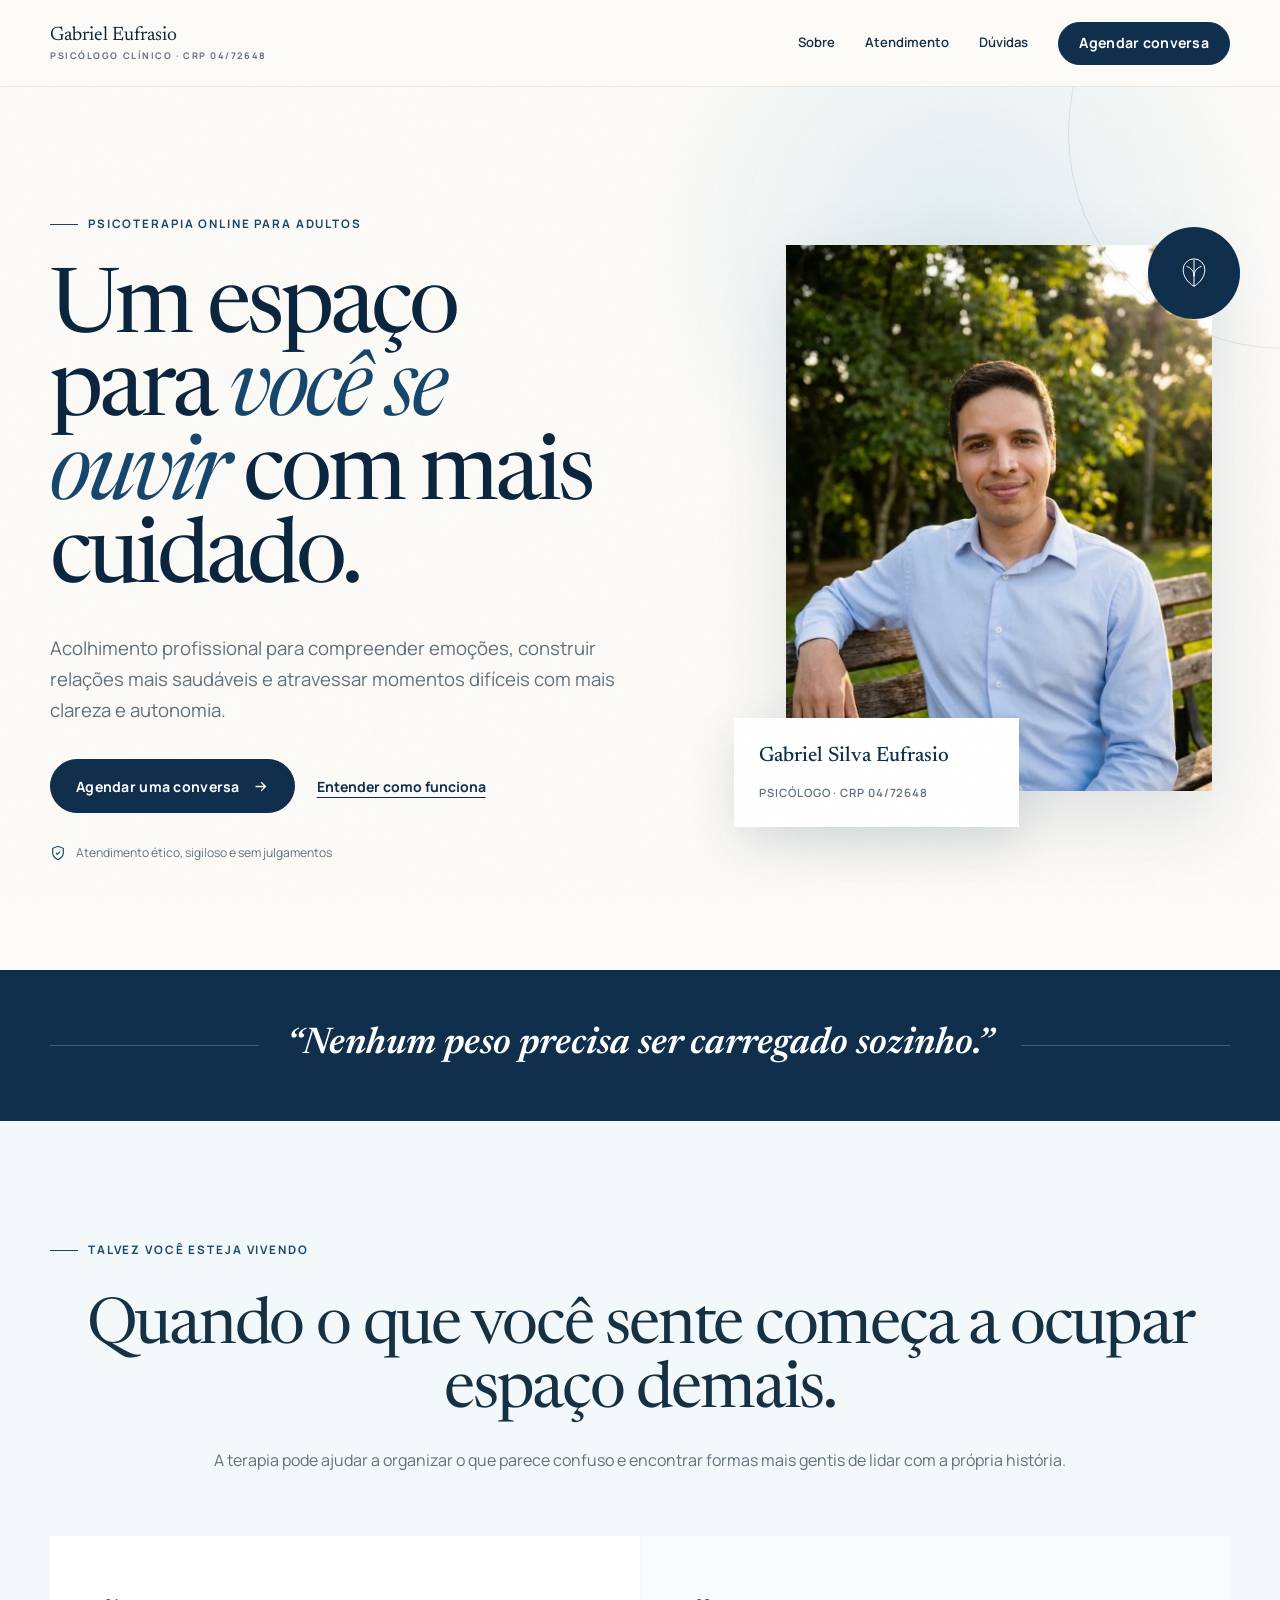
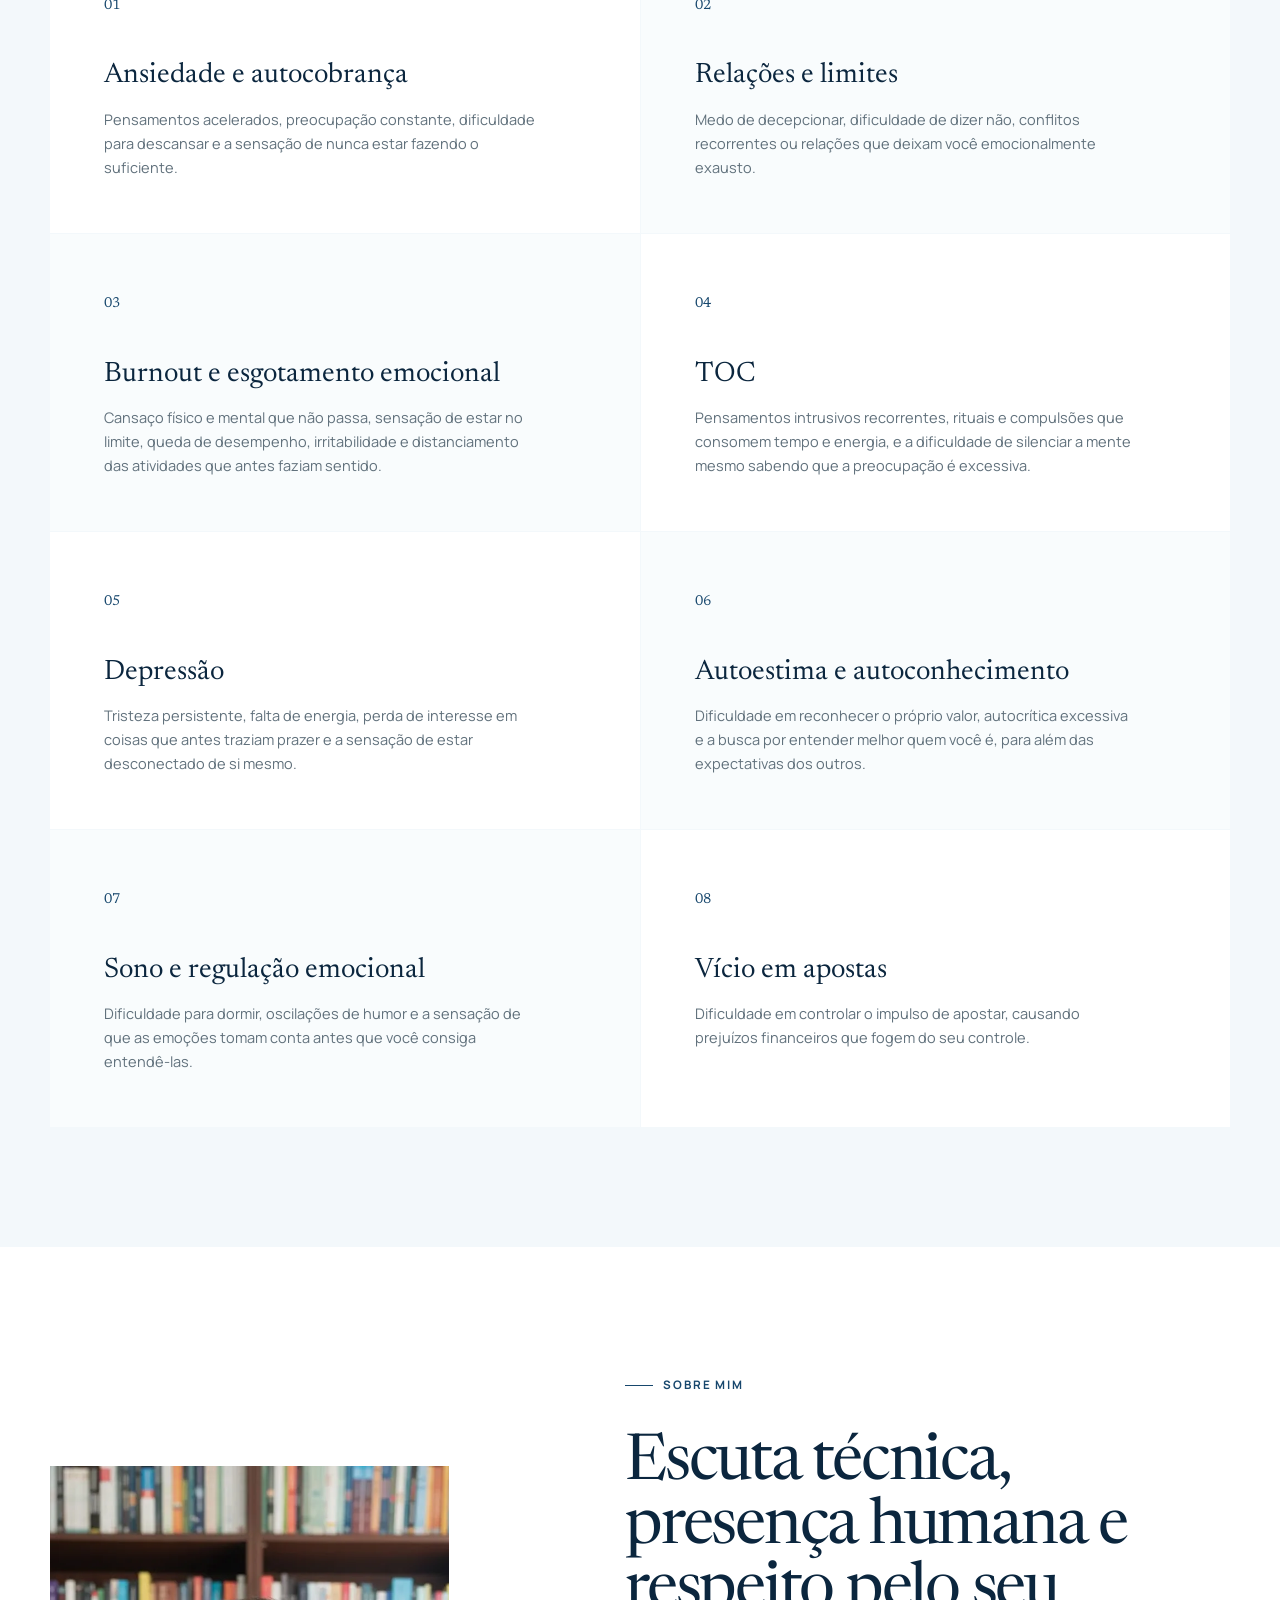
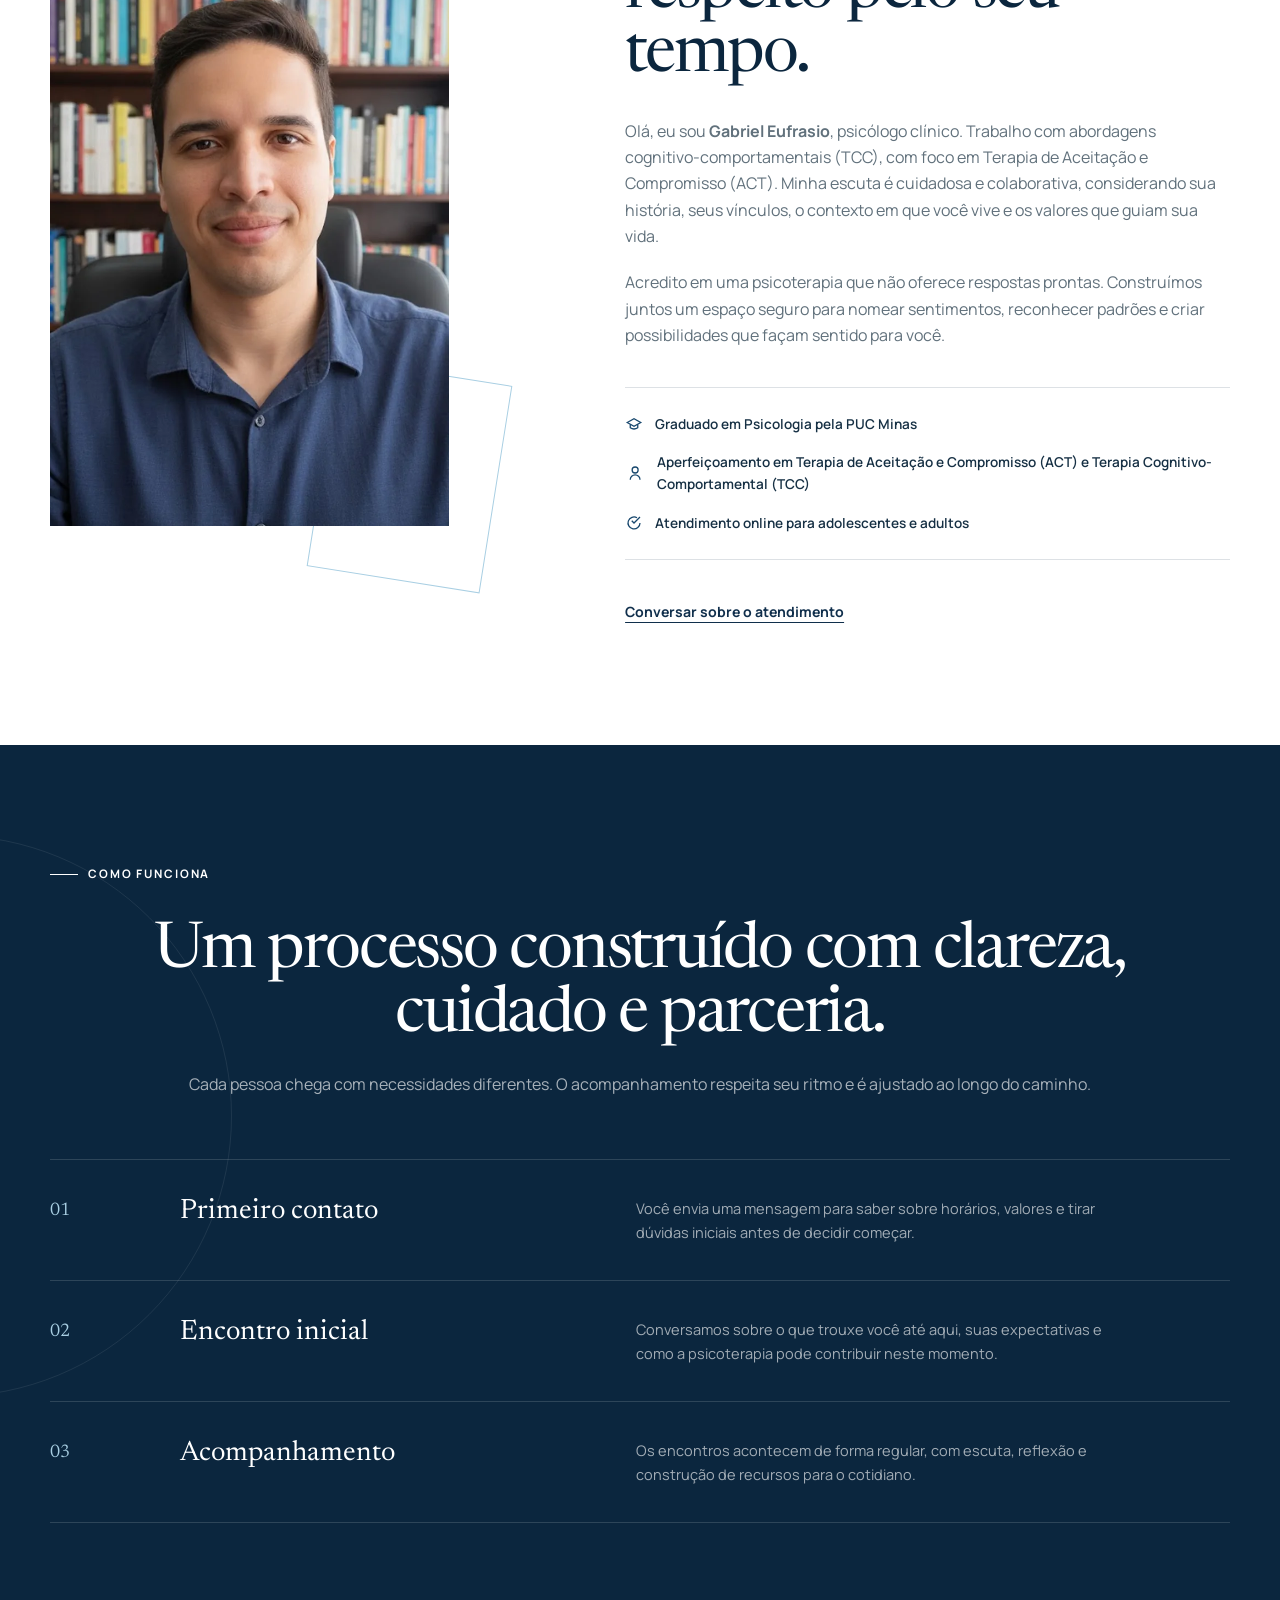
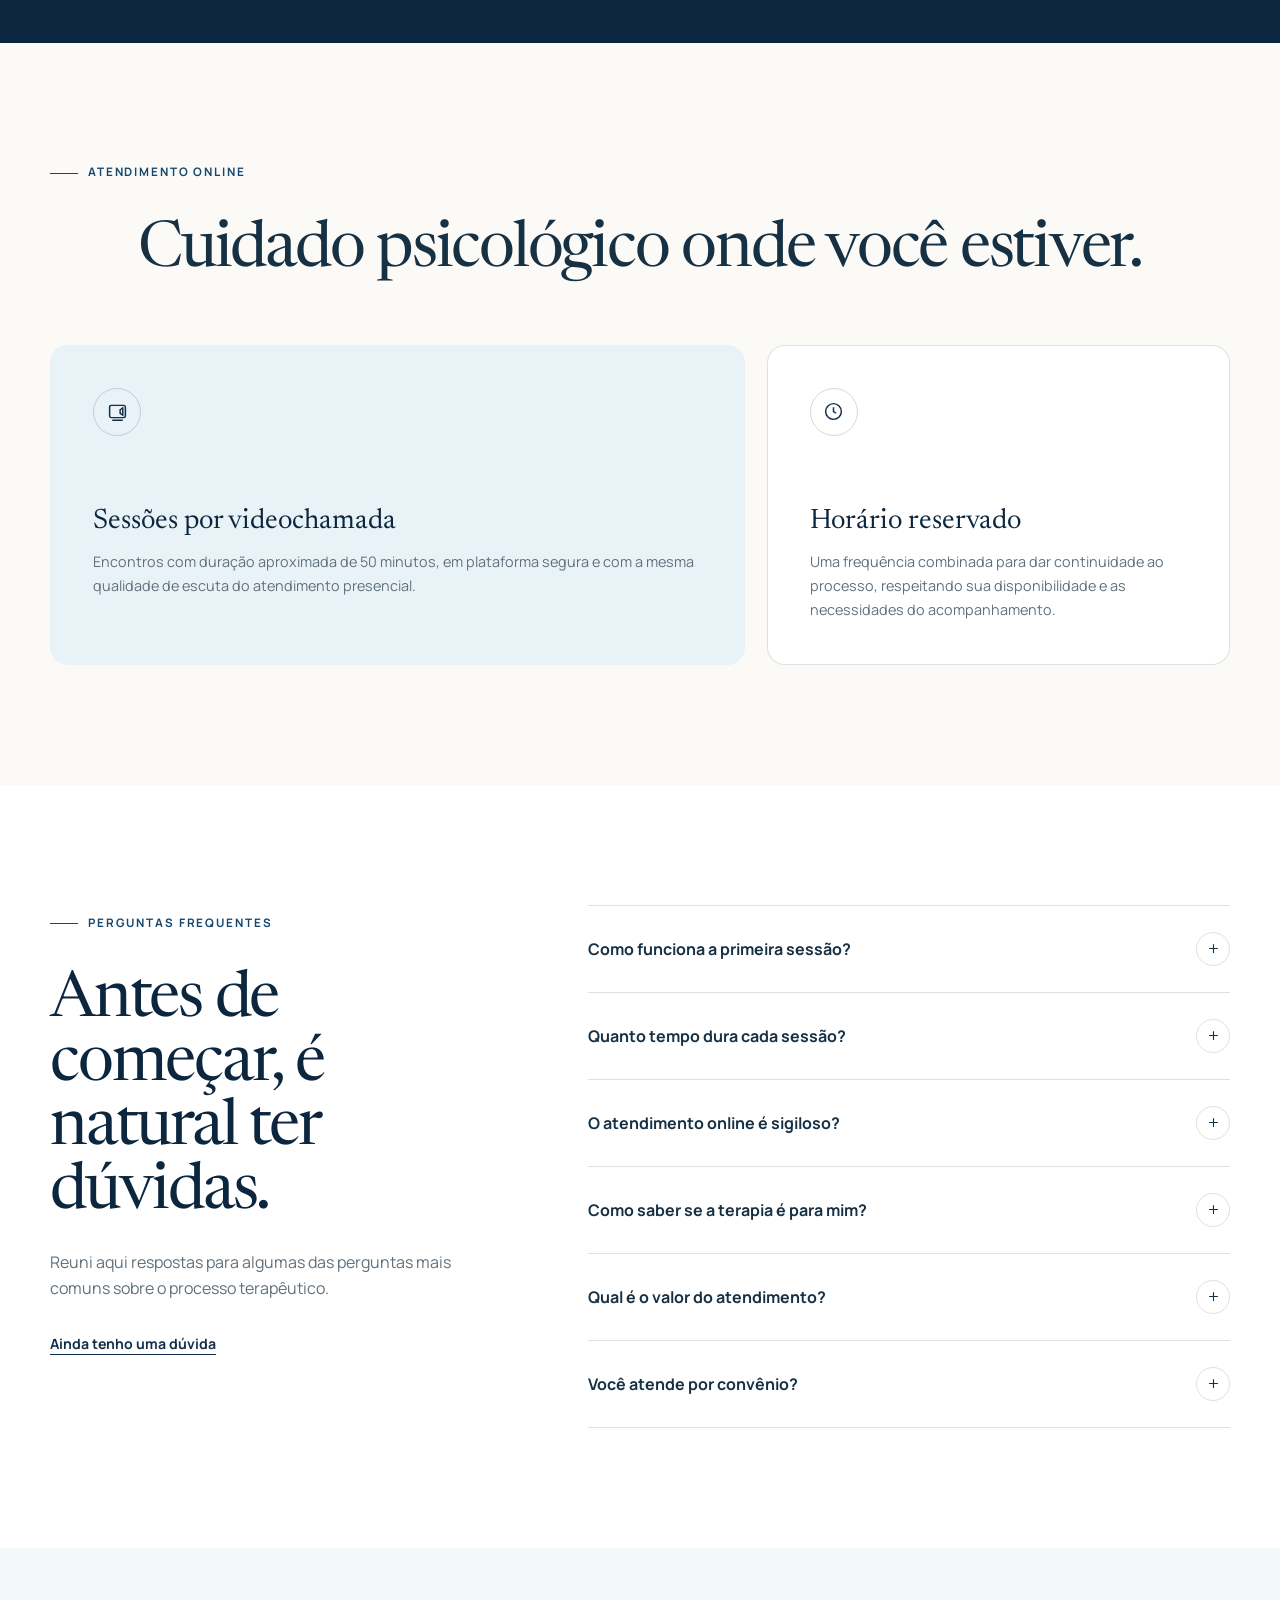
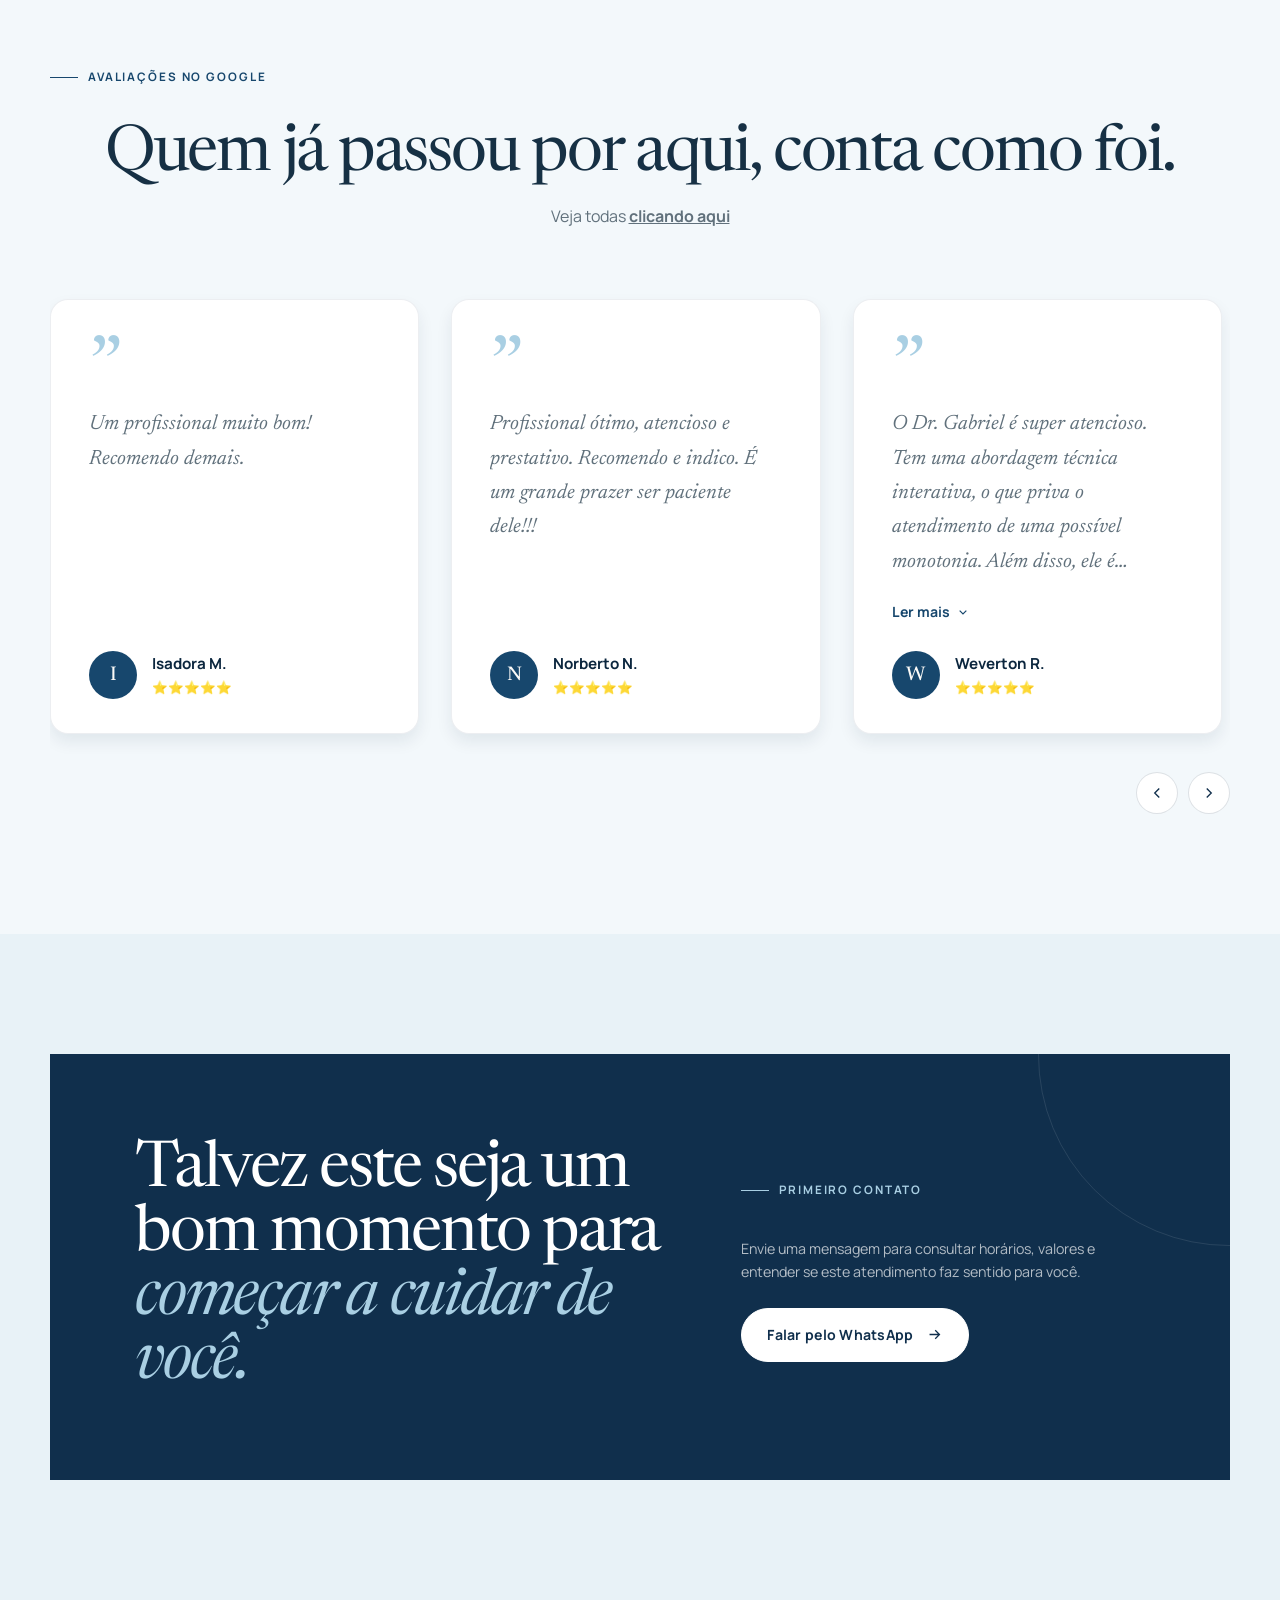
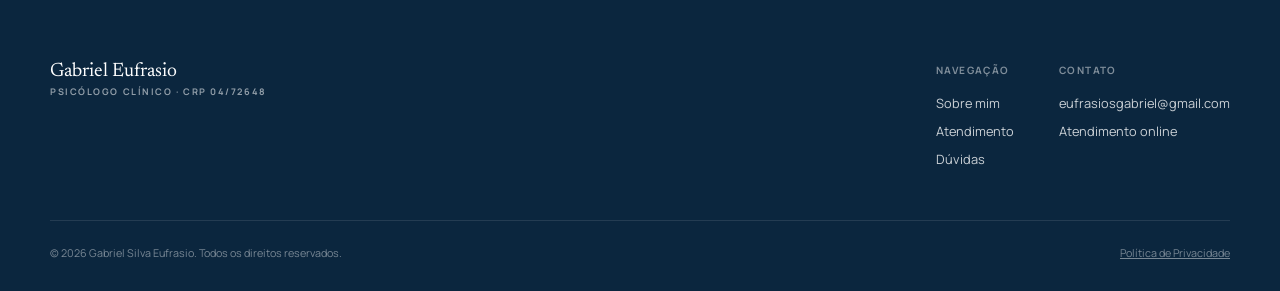
==== commit d9b918ea: "Adjust FAQ item state and SVG margin" ====
--- a/index.html
+++ b/index.html
@@ -182,7 +182,7 @@
   stroke="currentColor"
   stroke-width="1.7"
   aria-hidden="true"
-  style="width: 30px;margin: -1px;"
+  style="width: 30px; margin: -2px;"
 >
   <circle cx="12" cy="8" r="4"></circle>
   <path d="M5.5 21a6.5 6.5 0 0 1 13 0"></path>
@@ -264,7 +264,7 @@
                 </div>
 
                 <div class="faq-list reveal">
-                    <article class="faq-item is-open">
+                    <article class="faq-item !is-open">
                         <button class="faq-question" type="button" aria-expanded="false">
                             Como funciona a primeira sessão?
                             <span class="faq-toggle"><svg viewBox="0 0 24 24" fill="none" stroke="currentColor" stroke-width="1.8" aria-hidden="true"><path d="M12 5v14M5 12h14"/></svg></span>
--- a/css/style.css
+++ b/css/style.css
@@ -1,1432 +1,1468 @@
 :root {
-            --navy-950: #0b263e;
-            --navy-900: #102f4c;
-            --navy-800: #17476d;
-            --blue-300: #a9cfe3;
-            --blue-100: #e8f2f7;
-            --blue-50: #f3f8fb;
-            --ink: #163044;
-            --muted: #61717c;
-            --white: #ffffff;
-            --warm-white: #fbfaf7;
-            --line: rgba(16, 47, 76, 0.14);
-            --shadow: 0 24px 70px rgba(11, 38, 62, 0.12);
-            --radius-lg: 30px;
-            --radius-md: 18px;
-            --container: min(1180px, calc(100% - 40px));
-        }
-
-        * {
-            box-sizing: border-box;
-            margin: 0;
-            padding: 0;
-        }
-
-        html {
-            scroll-behavior: smooth;
-        }
-
-        body {
-            background: var(--warm-white);
-            color: var(--ink);
-            font-family: "Manrope", sans-serif;
-            line-height: 1.65;
-            overflow-x: hidden;
-        }
-
-        body::before {
-            background-image: url("data:image/svg+xml,%3Csvg viewBox='0 0 180 180' xmlns='http://www.w3.org/2000/svg'%3E%3Cfilter id='n'%3E%3CfeTurbulence type='fractalNoise' baseFrequency='.85' numOctaves='3' stitchTiles='stitch'/%3E%3C/filter%3E%3Crect width='100%25' height='100%25' filter='url(%23n)' opacity='.16'/%3E%3C/svg%3E");
-            content: "";
-            inset: 0;
-            opacity: 0.025;
-            pointer-events: none;
-            position: fixed;
-            z-index: 10;
-        }
-
-        a {
-            color: inherit;
-        }
-
-        button,
-        a {
-            -webkit-tap-highlight-color: transparent;
-        }
-
-        img,
-        svg {
-            display: block;
-        }
-
-        .container {
-            margin-inline: auto;
-            width: var(--container);
-        }
-
-        .eyebrow {
-            align-items: center;
-            color: var(--navy-800);
-            display: inline-flex;
-            font-size: 0.73rem;
-            font-weight: 700;
-            gap: 10px;
-            letter-spacing: 0.16em;
-            margin-bottom: 36px;
-            text-transform: uppercase;
-        }
+  --navy-950: #0b263e;
+  --navy-900: #102f4c;
+  --navy-800: #17476d;
+  --blue-300: #a9cfe3;
+  --blue-100: #e8f2f7;
+  --blue-50: #f3f8fb;
+  --ink: #163044;
+  --muted: #61717c;
+  --white: #ffffff;
+  --warm-white: #fbfaf7;
+  --line: rgba(16, 47, 76, 0.14);
+  --shadow: 0 24px 70px rgba(11, 38, 62, 0.12);
+  --radius-lg: 30px;
+  --radius-md: 18px;
+  --container: min(1180px, calc(100% - 40px));
+}
+
+* {
+  box-sizing: border-box;
+  margin: 0;
+  padding: 0;
+}
+
+html {
+  scroll-behavior: smooth;
+}
+
+body {
+  background: var(--warm-white);
+  color: var(--ink);
+  font-family: "Manrope", sans-serif;
+  line-height: 1.65;
+  overflow-x: hidden;
+}
+
+body::before {
+  background-image: url("data:image/svg+xml,%3Csvg viewBox='0 0 180 180' xmlns='http://www.w3.org/2000/svg'%3E%3Cfilter id='n'%3E%3CfeTurbulence type='fractalNoise' baseFrequency='.85' numOctaves='3' stitchTiles='stitch'/%3E%3C/filter%3E%3Crect width='100%25' height='100%25' filter='url(%23n)' opacity='.16'/%3E%3C/svg%3E");
+  content: "";
+  inset: 0;
+  opacity: 0.025;
+  pointer-events: none;
+  position: fixed;
+  z-index: 10;
+}
+
+a {
+  color: inherit;
+}
+
+button,
+a {
+  -webkit-tap-highlight-color: transparent;
+}
+
+img,
+svg {
+  display: block;
+}
+
+.container {
+  margin-inline: auto;
+  width: var(--container);
+}
+
+.eyebrow {
+  align-items: center;
+  color: var(--navy-800);
+  display: inline-flex;
+  font-size: 0.73rem;
+  font-weight: 700;
+  gap: 10px;
+  letter-spacing: 0.16em;
+  margin-bottom: 36px;
+  text-transform: uppercase;
+}
 
 .eyebrow .first-contact {
-            color: var(--blue-300);
-            margin-bottom: 18px;
-}
-
-        .eyebrow::before {
-            background: currentColor;
-            content: "";
-            height: 1px;
-            width: 28px;
-        }
+  color: var(--blue-300);
+}
+
+.eyebrow::before {
+  background: currentColor;
+  content: "";
+  height: 1px;
+  width: 28px;
+}
 
 .eyebrow:has(.first-contact) {
-    color: var(--blue-300);
-}
-
-        h1,
-        h2,
-        h3,
-        .brand-name,
-        .quote {
-            font-family: "Newsreader", serif;
-            font-weight: 400;
-        }
-
-        h1 {
-            font-size: clamp(3.25rem, 7vw, 6.4rem);
-            letter-spacing: -0.045em;
-            line-height: 0.93;
-        }
-
-        h2 {
-            font-size: clamp(2.55rem, 5vw, 4.65rem);
-            letter-spacing: -0.035em;
-            line-height: 1;
-        }
-
-        h3 {
-            font-size: 1.75rem;
-            line-height: 1.12;
-        }
-
-        .button {
-            align-items: center;
-            background: var(--navy-900);
-            border: 1px solid var(--navy-900);
-            border-radius: 999px;
-            color: var(--white);
-            display: inline-flex;
-            font-size: 0.88rem;
-            font-weight: 700;
-            gap: 12px;
-            justify-content: center;
-            letter-spacing: 0.02em;
-            min-height: 54px;
-            padding: 0 25px;
-            text-decoration: none;
-            transition: background-color 180ms ease, color 180ms ease, transform 180ms ease, box-shadow 180ms ease;
-        }
-
-        .button:hover {
-            background: var(--navy-800);
-            box-shadow: 0 12px 28px rgba(11, 38, 62, 0.18);
-            transform: translateY(-2px);
-        }
-
-        .button:active {
-            transform: translateY(0);
-        }
-
-        .button svg {
-            height: 17px;
-            transition: transform 180ms ease;
-            width: 17px;
-        }
-
-        .button:hover svg {
-            transform: translateX(3px);
-        }
-
-        .button-light {
-            background: var(--white);
-            border-color: var(--white);
-            color: var(--navy-900);
-        }
-
-        .button-light:hover {
-            background: var(--blue-100);
-            color: var(--navy-950);
-        }
-
-        .whatsapp-float {
-            align-items: center;
-            background: #25D366;
-            border-radius: 50%;
-            bottom: 24px;
-            box-shadow: 0 12px 30px rgba(11, 38, 62, 0.28);
-            display: flex;
-            height: 60px;
-            justify-content: center;
-            opacity: 0;
-            pointer-events: none;
-            position: fixed;
-            right: 24px;
-            transform: translateY(16px) scale(0.9);
-            transition: opacity 260ms ease, transform 260ms ease;
-            width: 60px;
-            z-index: 999;
-        }
-
-        .whatsapp-float.is-visible {
-            opacity: 1;
-            pointer-events: auto;
-            transform: translateY(0) scale(1);
-        }
-
-        .whatsapp-float:hover {
-            transform: scale(1.08);
-        }
-
-        @media (max-width: 480px) {
-            .whatsapp-float {
-                bottom: 16px;
-                height: 54px;
-                right: 16px;
-                width: 54px;
-            }
-        }
-
-        :focus-visible {
-            outline: 3px solid var(--blue-300);
-            outline-offset: 4px;
-        }
-
-        .site-header {
-            background: rgba(251, 250, 247, 0.9);
-            border-bottom: 1px solid rgba(16, 47, 76, 0.08);
-            backdrop-filter: blur(16px);
-            position: sticky;
-            top: 0;
-            z-index: 20;
-        }
-
-        .header-inner {
-            align-items: center;
-            display: flex;
-            height: 86px;
-            justify-content: space-between;
-        }
-
-        .brand {
-            align-items: center;
-            display: inline-flex;
-            gap: 13px;
-            text-decoration: none;
-        }
-
-        .brand-name {
-            color: var(--navy-950);
-            font-size: 1.22rem;
-            line-height: 1;
-        }
-
-        .brand-role {
-            color: var(--muted);
-            display: block;
-            font-family: "Manrope", sans-serif;
-            font-size: 0.57rem;
-            font-weight: 700;
-            letter-spacing: 0.17em;
-            margin-top: 5px;
-            text-transform: uppercase;
-        }
-
-        .desktop-nav {
-            align-items: center;
-            display: flex;
-            gap: 30px;
-        }
-
-        .desktop-nav > a:not(.button) {
-            color: var(--ink);
-            font-size: 0.82rem;
-            font-weight: 600;
-            text-decoration: none;
-        }
-
-        .desktop-nav > a:not(.button):hover {
-            color: var(--navy-800);
-        }
-
-        .header-button {
-            min-height: 43px;
-            padding-inline: 20px;
-        }
-
-        .menu-button {
-            background: transparent;
-            border: 0;
-            color: var(--navy-900);
-            display: none;
-            padding: 8px;
-        }
-
-        .menu-button svg {
-            height: 24px;
-            width: 24px;
-        }
-
-        .mobile-menu {
-            background: var(--warm-white);
-            border-top: 1px solid var(--line);
-            display: none;
-            padding: 20px;
-        }
-
-        .mobile-menu.is-open {
-            display: grid;
-            gap: 8px;
-        }
-
-        .mobile-menu a {
-            border-radius: 12px;
-            font-weight: 600;
-            padding: 12px 10px;
-            text-decoration: none;
-        }
-
-        .hero {
-            background:
-                radial-gradient(circle at 75% 18%, rgba(169, 207, 227, 0.32), transparent 26%),
-                var(--warm-white);
-            min-height: calc(100vh - 86px);
-            overflow: hidden;
-            padding: 74px 0 62px;
-            position: relative;
-        }
-
-        .hero::after {
-            border: 1px solid rgba(16, 47, 76, 0.1);
-            border-radius: 50%;
-            content: "";
-            height: 430px;
-            position: absolute;
-            right: -220px;
-            top: -170px;
-            width: 430px;
-        }
-
-        .hero-grid {
-            align-items: center;
-            display: grid;
-            gap: clamp(45px, 8vw, 110px);
-            grid-template-columns: minmax(0, 1.08fr) minmax(340px, 0.92fr);
-        }
-
-        .hero-copy {
-            padding: 45px 0;
-            position: relative;
-            z-index: 2;
-        }
-
-        .hero h1 {
-            color: var(--navy-950);
-            max-width: 740px;
-        }
-
-        .hero h1 em {
-            color: var(--navy-800);
-            font-weight: 400;
-        }
-
-        .hero-lead {
-            color: var(--muted);
-            font-size: clamp(1rem, 1.6vw, 1.16rem);
-            margin: 30px 0 34px;
-            max-width: 590px;
-        }
-
-        .hero-actions {
-            align-items: center;
-            display: flex;
-            flex-wrap: wrap;
-            gap: 22px;
-        }
-
-        .text-link {
-            align-items: center;
-            color: var(--navy-900);
-            display: inline-flex;
-            font-size: 0.88rem;
-            font-weight: 700;
-            gap: 9px;
-            text-decoration-thickness: 1px;
-            text-underline-offset: 5px;
-        }
-
-        .hero-note {
-            align-items: center;
-            color: var(--muted);
-            display: flex;
-            font-size: 0.76rem;
-            gap: 10px;
-            margin-top: 30px;
-        }
-
-        .hero-note svg {
-            color: var(--navy-800);
-            height: 16px;
-            width: 16px;
-        }
-
-        .hero-visual {
-            min-height: 620px;
-            position: relative;
-        }
-
-        .photo-frame {
-            background: var(--blue-100);
-            box-shadow: var(--shadow);
-            inset: 20px 18px 54px 52px;
-            overflow: hidden;
-            position: absolute;
-        }
-
-        .photo-placeholder {
-            align-items: center;
-            color: var(--navy-800);
-            display: flex;
-            flex-direction: column;
-            gap: 13px;
-            inset: 0;
-            justify-content: center;
-            position: absolute;
-            text-align: center;
-        }
-
-        .photo-placeholder svg {
-            height: 42px;
-            opacity: 0.7;
-            width: 42px;
-        }
-
-        .photo-placeholder strong {
-            font-family: "Newsreader", serif;
-            font-size: 1.55rem;
-            font-weight: 400;
-        }
-
-        .photo-placeholder small {
-            color: var(--muted);
-            font-size: 0.71rem;
-            max-width: 170px;
-        }
-
-        .profile-photo {
-            display: block;
-            height: 100%;
-            object-fit: cover;
-            width: 100%;
-        }
-
-        .visual-caption {
-            background: var(--white);
-            bottom: 18px;
-            box-shadow: 0 18px 50px rgba(11, 38, 62, 0.12);
-            left: 0;
-            padding: 22px 25px;
-            position: absolute;
-            width: min(285px, 72%);
-            z-index: 3;
-        }
-
-        .visual-caption strong {
-            color: var(--navy-900);
-            display: block;
-            font-family: "Newsreader", serif;
-            font-size: 1.3rem;
-            font-weight: 500;
-            margin-bottom: 4px;
-        }
-
-        .visual-caption span {
-            color: var(--muted);
-            font-size: 0.71rem;
-            font-weight: 600;
-            letter-spacing: 0.08em;
-            text-transform: uppercase;
-        }
-
-        .floating-mark {
-            align-items: center;
-            background: var(--navy-900);
-            border-radius: 50%;
-            color: var(--white);
-            display: flex;
-            height: 92px;
-            justify-content: center;
-            position: absolute;
-            right: -10px;
-            top: 2px;
-            width: 92px;
-            z-index: 3;
-        }
-
-        .floating-mark svg {
-            height: 40px;
-            width: 40px;
-        }
-
-        .intro-strip {
-            background: var(--navy-900);
-            color: var(--white);
-            padding: 45px 0;
-        }
-
-        .intro-strip-grid {
-            align-items: center;
-            display: grid;
-            gap: 28px;
-            grid-template-columns: 1fr auto 1fr;
-        }
-
-        .intro-strip p {
-            color: rgba(255, 255, 255, 0.72);
-            font-size: 0.82rem;
-            font-weight: 600;
-            letter-spacing: 0.08em;
-            text-align: center;
-            text-transform: uppercase;
-        }
-
-        .intro-strip .quote {
-            color: var(--white);
-            font-size: clamp(1.5rem, 3vw, 2.3rem);
-            font-style: italic;
-            letter-spacing: 0;
-            text-transform: none;
-        }
-
-        .strip-line {
-            background: rgba(255, 255, 255, 0.22);
-            height: 1px;
-            width: 100%;
-        }
-
-        .section {
-            padding: 120px 0;
-        }
-
-        .section-heading {
-            margin-bottom: 62px;
-            max-width: 720px;
-        }
-
-        .section-heading p {
-            color: var(--muted);
-            margin-top: 23px;
-            max-width: 570px;
-        }
-
-        /* Centraliza apenas os títulos/subtítulos das seções selecionadas */
-        .concerns .section-heading,
-        .approach .section-heading,
-        .details .section-heading,
-        .reviews .section-heading {
-            margin-left: auto;
-            margin-right: auto;
-            text-align: center;
-            max-width: none;
-        }
-
-        .concerns .section-heading p,
-        .approach .section-heading p {
-            margin-left: auto;
-            margin-right: auto;
-            max-width: none;
-        }
-
-        .reviews .section-heading h2 {
-            font-size: clamp(2.55rem, 5vw, 68px);
-        }
-
-        .concerns {
-            background: var(--blue-50);
-        }
-
-        .concerns-grid {
-            display: grid;
-            gap: 1px;
-            grid-template-columns: repeat(2, 1fr);
-        }
-
-        .concern-card {
-            background: var(--white);
-            min-height: 285px;
-            padding: clamp(30px, 5vw, 54px);
-            position: relative;
-            transition: background-color 220ms ease, transform 220ms ease;
-        }
-
-        .concern-card:nth-child(4n+2),
-        .concern-card:nth-child(4n+3) {
-            background: #f9fcfd;
-        }
-
-        .concern-card:hover {
-            background: var(--blue-100);
-            transform: translateY(-4px);
-            z-index: 2;
-        }
-
-        .concern-number {
-            color: var(--navy-800);
-            font-family: "Newsreader", serif;
-            font-size: 0.9rem;
-        }
-
-        .concern-card h3 {
-            color: var(--navy-950);
-            margin: 43px 0 15px;
-        }
-
-        .concern-card p {
-            color: var(--muted);
-            font-size: 0.91rem;
-            max-width: 440px;
-        }
-
-        .reviews {
-            background: var(--blue-50);
-        }
-
-        .reviews-summary {
-            align-items: center;
-            color: var(--muted);
-            display: flex;
-            flex-wrap: wrap;
-            font-size: 0.95rem;
-            gap: 10px;
-            justify-content: center;
-            margin-top: 18px;
-        }
-
-        .reviews-summary .stars {
-            color: #f5a623;
-            letter-spacing: 2px;
-        }
-
-        .reviews-summary a {
-            color: var(--navy-800);
-            font-weight: 700;
-            text-decoration: none;
-        }
-
-        .reviews-summary a:hover {
-            text-decoration: underline;
-        }
-
-        .reviews-carousel {
-            margin-top: 48px;
-            overflow: hidden;
-            position: relative;
-        }
-
-        .reviews-grid {
-            display: flex;
-            gap: 32px;
-            margin: 0;
-            overflow-x: auto;
-            overscroll-behavior-x: contain;
-            padding: 8px 4px 20px;
-            scroll-behavior: smooth;
-            scrollbar-width: none;
-            scroll-snap-type: x mandatory;
-        }
-
-        .reviews-grid::-webkit-scrollbar {
-            display: none;
-        }
-
-        .review-card {
-            background: var(--white);
-            border: 1px solid rgba(16, 47, 76, 0.08);
-            border-radius: var(--radius-md);
-            box-shadow: 0 8px 16px rgba(11, 38, 62, 0.08);
-            display: flex;
-            flex: 0 0 calc((100% - 64px) / 3);
-            flex-direction: column;
-            min-height: 430px;
-            padding: 38px 38px 34px;
-            scroll-snap-align: start;
-        }
-
-        .review-quote {
-            color: var(--blue-300);
-            display: block;
-            font-family: "Newsreader", serif;
-            font-size: 5rem;
-            height: 52px;
-            line-height: 0.9;
-            margin-bottom: 18px;
-        }
-
-        .review-text {
-            color: var(--muted);
-            display: -webkit-box;
-            font-family: "Newsreader", serif;
-            font-size: 1.3rem;
-            font-style: italic;
-            line-height: 1.65;
-            overflow: hidden;
-            -webkit-box-orient: vertical;
-            -webkit-line-clamp: 5;
-        }
-
-        .review-more {
-            align-items: center;
-            align-self: flex-start;
-            background: transparent;
-            border: 0;
-            color: var(--navy-800);
-            cursor: pointer;
-            display: inline-flex;
-            font-family: "Manrope", sans-serif;
-            font-size: 0.88rem;
-            font-weight: 700;
-            gap: 5px;
-            margin-top: 22px;
-            padding: 0;
-        }
-
-        .review-more svg {
-            height: 16px;
-            transition: transform 180ms ease;
-            width: 16px;
-        }
-
-        .review-more:hover svg {
-            transform: translateY(2px);
-        }
-
-        .review-author {
-            align-items: center;
-            display: flex;
-            gap: 15px;
-            margin-top: auto;
-            padding-top: 30px;
-        }
-
-        .review-avatar {
-            align-items: center;
-            background: var(--navy-800);
-            border-radius: 50%;
-            color: var(--warm-white);
-            display: flex;
-            flex: 0 0 auto;
-            font-family: "Newsreader", serif;
-            font-size: 1.25rem;
-            font-weight: 500;
-            height: 48px;
-            justify-content: center;
-            width: 48px;
-        }
-
-        .review-name {
-            color: var(--navy-950);
-            font-size: 0.95rem;
-            font-weight: 700;
-        }
-
-        .review-time {
-            color: var(--muted);
-            font-size: 0.78rem;
-            margin-top: 2px;
-        }
-
-        .reviews-controls {
-            align-items: center;
-            display: flex;
-            gap: 10px;
-            justify-content: flex-end;
-            margin-top: 18px;
-        }
-
-        .reviews-control {
-            align-items: center;
-            background: var(--white);
-            border: 1px solid var(--line);
-            border-radius: 50%;
-            color: var(--navy-900);
-            cursor: pointer;
-            display: flex;
-            height: 42px;
-            justify-content: center;
-            transition: background-color 180ms ease, color 180ms ease, transform 180ms ease;
-            width: 42px;
-        }
-
-        .reviews-control:hover {
-            background: var(--navy-900);
-            color: var(--white);
-            transform: translateY(-2px);
-        }
-
-        .reviews-control.is-paused {
-            opacity: 0.7;
-        }
-
-        .reviews-control:disabled {
-            cursor: default;
-            opacity: 0.4;
-            transform: none;
-        }
-
-        .reviews-control svg {
-            height: 18px;
-            width: 18px;
-        }
-
-        .about {
-            background: var(--white);
-            overflow: hidden;
-        }
-
-        .about-grid {
-            align-items: center;
-            display: grid;
-            gap: clamp(60px, 10vw, 130px);
-            grid-template-columns: 0.85fr 1.15fr;
-        }
-
-        .about-visual {
-            min-height: 660px;
-            position: relative;
-        }
-
-        .about-photo {
-            background: #dbeaf1;
-            bottom: 0;
-            left: 0;
-            overflow: hidden;
-            position: absolute;
-            right: 48px;
-            top: 0;
-            z-index: 10;
-        }
-
-        .about-photo .photo-placeholder {
-            border: 1px solid rgba(16, 47, 76, 0.08);
-        }
-
-        .about-shape {
-            border: 1px solid var(--blue-300);
-            bottom: -55px;
-            height: 210px;
-            position: absolute;
-            right: 0;
-            transform: rotate(9deg);
-            width: 175px;
-            z-index: 5;
-        }
-
-        .about-copy h2 {
-            color: var(--navy-950);
-            margin-bottom: 30px;
-        }
-
-        .about-copy > p {
-            color: var(--muted);
-            margin-bottom: 20px;
-            max-width: 600px;
-        }
-
-        .credential-list {
-            border-bottom: 1px solid var(--line);
-            border-top: 1px solid var(--line);
-            display: grid;
-            gap: 16px;
-            margin: 38px 0;
-            padding: 25px 0;
-        }
-
-        .credential-item {
-            align-items: center;
-            display: flex;
-            font-size: 0.85rem;
-            font-weight: 600;
-            gap: 12px;
-        }
-
-        .credential-item svg {
-            color: var(--navy-800);
-            height: 18px;
-            width: 18px;
-        }
-
-        .approach {
-            background: var(--navy-950);
-            color: var(--white);
-            overflow: hidden;
-            position: relative;
-        }
-
-        .approach::before {
-            border: 1px solid rgba(255, 255, 255, 0.08);
-            border-radius: 50%;
-            content: "";
-            height: 560px;
-            left: -330px;
-            position: absolute;
-            top: 90px;
-            width: 560px;
-        }
-
-        .approach .eyebrow,
-        .approach h2 {
-            color: var(--white);
-        }
-
-        .approach .section-heading p {
-            color: rgba(255, 255, 255, 0.64);
-        }
-
-        .steps {
-            border-top: 1px solid rgba(255, 255, 255, 0.14);
-        }
-
-        .step {
-            align-items: start;
-            border-bottom: 1px solid rgba(255, 255, 255, 0.14);
-            display: grid;
-            gap: 40px;
-            grid-template-columns: 90px minmax(220px, 0.7fr) minmax(280px, 1fr);
-            padding: 36px 0;
-        }
-
-        .step-number {
-            color: var(--blue-300);
-            font-family: "Newsreader", serif;
-            font-size: 1.15rem;
-        }
-
-        .step h3 {
-            color: var(--white);
-        }
-
-        .step p {
-            color: rgba(255, 255, 255, 0.62);
-            font-size: 0.91rem;
-            max-width: 500px;
-        }
-
-        .details {
-            background: var(--warm-white);
-        }
-
-        .details-grid {
-            display: grid;
-            gap: 22px;
-            grid-template-columns: 1.2fr 0.8fr;
-        }
-
-        .detail-card {
-            background: var(--white);
-            border: 1px solid var(--line);
-            border-radius: var(--radius-md);
-            min-height: 320px;
-            padding: 42px;
-        }
-
-        .detail-card:first-child {
-            background: var(--blue-100);
-            border-color: transparent;
-        }
-
-        .detail-icon {
-            align-items: center;
-            border: 1px solid rgba(16, 47, 76, 0.18);
-            border-radius: 50%;
-            color: var(--navy-900);
-            display: flex;
-            height: 48px;
-            justify-content: center;
-            margin-bottom: 70px;
-            width: 48px;
-        }
-
-        .detail-icon svg {
-            height: 21px;
-            width: 21px;
-        }
-
-        .detail-card h3 {
-            color: var(--navy-950);
-            margin-bottom: 13px;
-        }
-
-        .detail-card p {
-            color: var(--muted);
-            font-size: 0.9rem;
-        }
-
-        .faq {
-            background: var(--white);
-        }
-
-        .faq-grid {
-            display: grid;
-            gap: clamp(50px, 10vw, 130px);
-            grid-template-columns: 0.78fr 1.22fr;
-        }
-
-        .faq-intro {
-            position: sticky;
-            top: 126px;
-        }
-
-        .faq-intro h2 {
-            color: var(--navy-950);
-            margin-bottom: 24px;
-        }
-
-        .faq-intro p {
-            color: var(--muted);
-            margin-bottom: 28px;
-        }
-
-        .faq-list {
-            border-top: 1px solid var(--line);
-        }
-
-        .faq-item {
-            border-bottom: 1px solid var(--line);
-        }
-
-        .faq-question {
-            align-items: center;
-            background: transparent;
-            border: 0;
-            color: var(--ink);
-            cursor: pointer;
-            display: flex;
-            font-family: "Manrope", sans-serif;
-            font-size: 1rem;
-            font-weight: 700;
-            gap: 20px;
-            justify-content: space-between;
-            padding: 26px 0;
-            text-align: left;
-            width: 100%;
-        }
-
-        .faq-question:hover {
-            color: var(--navy-800);
-        }
-
-        .faq-toggle {
-            align-items: center;
-            border: 1px solid var(--line);
-            border-radius: 50%;
-            display: flex;
-            flex: 0 0 auto;
-            height: 34px;
-            justify-content: center;
-            transition: background-color 180ms ease, transform 220ms ease;
-            width: 34px;
-        }
-
-        .faq-toggle svg {
-            height: 15px;
-            width: 15px;
-        }
-
-        .faq-question[aria-expanded="true"] .faq-toggle {
-            background: var(--navy-900);
-            color: var(--white);
-            transform: rotate(45deg);
-        }
-
-        .faq-answer {
-            display: grid;
-            grid-template-rows: 0fr;
-            transition: grid-template-rows 260ms ease;
-        }
-
-        .faq-answer > div {
-            overflow: hidden;
-        }
-
-        .faq-answer p {
-            color: var(--muted);
-            font-size: 0.91rem;
-            padding: 0 52px 26px 0;
-        }
-
-        .faq-item.is-open .faq-answer {
-            grid-template-rows: 1fr;
-        }
-
-        .contact {
-            background: var(--blue-100);
-            padding: 120px 0;
-        }
-
-        .contact-card {
-            align-items: center;
-            background: var(--navy-900);
-            color: var(--white);
-            display: grid;
-            gap: 60px;
-            grid-template-columns: 1.15fr 0.85fr;
-            overflow: hidden;
-            padding: clamp(42px, 8vw, 85px);
-            position: relative;
-        }
-
-        .contact-card::after {
-            border: 1px solid rgba(255, 255, 255, 0.1);
-            border-radius: 50%;
-            content: "";
-            height: 380px;
-            position: absolute;
-            right: -190px;
-            top: -190px;
-            width: 380px;
-        }
-
-        .contact-card h2 {
-            color: var(--white);
-            max-width: 670px;
-        }
-
-        .contact-card h2 em {
-            color: var(--blue-300);
-            font-weight: 400;
-        }
-
-        .contact-info {
-            position: relative;
-            z-index: 2;
-        }
-
-        .contact-info p {
-            color: rgba(255, 255, 255, 0.68);
-            font-size: 0.89rem;
-            margin: 19px 0 28px;
-            max-width: 390px;
-        }
-
-        .contact-note {
-            color: rgba(255, 255, 255, 0.52);
-            display: block;
-            font-size: 0.68rem;
-            margin-top: 14px;
-        }
-
-        .footer {
-            background: var(--navy-950);
-            color: var(--white);
-            padding: 62px 0 28px;
-        }
-
-        .footer-main {
-            align-items: start;
-            display: grid;
-            gap: 45px;
-            grid-template-columns: 1fr auto auto;
-            padding-bottom: 50px;
-        }
-
-        .footer .brand-name {
-            color: var(--white);
-        }
-
-        .footer .brand-role {
-            color: rgba(255, 255, 255, 0.55);
-        }
-
-        .footer-column strong {
-            color: rgba(255, 255, 255, 0.48);
-            display: block;
-            font-size: 0.63rem;
-            letter-spacing: 0.14em;
-            margin-bottom: 14px;
-            text-transform: uppercase;
-        }
-
-        .footer-column a,
-        .footer-column span {
-            color: rgba(255, 255, 255, 0.78);
-            display: block;
-            font-size: 0.8rem;
-            margin-top: 7px;
-            text-decoration: none;
-        }
-
-        .footer-column a:hover {
-            color: var(--white);
-        }
-
-        .footer-bottom {
-            border-top: 1px solid rgba(255, 255, 255, 0.1);
-            color: rgba(255, 255, 255, 0.45);
-            display: flex;
-            font-size: 0.67rem;
-            gap: 20px;
-            justify-content: space-between;
-            padding-top: 24px;
-        }
-
-        .reveal {
-            opacity: 0;
-            transform: translateY(22px);
-            transition: opacity 700ms ease, transform 700ms ease;
-        }
-
-        .reveal.is-visible {
-            opacity: 1;
-            transform: translateY(0);
-        }
-
-        @media (max-width: 920px) {
-            .desktop-nav {
-                display: none;
-            }
-
-            .menu-button {
-                display: block;
-            }
-
-            .hero {
-                min-height: auto;
-                padding-top: 42px;
-            }
-
-            .hero-grid,
-            .about-grid,
-            .faq-grid,
-            .contact-card {
-                grid-template-columns: 1fr;
-            }
-
-            .hero-copy {
-                padding-bottom: 0;
-            }
-
-            .hero-visual {
-                min-height: 570px;
-            }
-
-            .about-grid {
-                gap: 60px;
-            }
-
-            .about-visual {
-                min-height: 590px;
-                max-width: 620px;
-                width: 100%;
-            }
-
-            .faq-intro {
-                position: static;
-            }
-
-            .contact-card {
-                gap: 35px;
-            }
-        }
-
-        @media (max-width: 900px) and (min-width: 681px) {
-            .review-card {
-                flex-basis: calc((100% - 32px) / 2);
-            }
-        }
-
-        @media (max-width: 680px) {
-            :root {
-                --container: min(100% - 28px, 1180px);
-            }
-
-            .header-inner {
-                height: 74px;
-            }
-
-            .brand-name {
-                font-size: 1.08rem;
-            }
-
-            .hero {
-                padding-bottom: 38px;
-            }
-
-            .hero h1 {
-                font-size: clamp(3rem, 15vw, 4.7rem);
-            }
-
-            .hero-actions {
-                align-items: stretch;
-                flex-direction: column;
-            }
-
-            .hero-actions .button {
-                width: 100%;
-            }
-
-            .text-link {
-                justify-content: center;
-            }
-
-            .hero-visual {
-                min-height: 470px;
-            }
-
-            .photo-frame {
-                inset: 12px 0 45px 24px;
-            }
-
-            .floating-mark {
-                height: 72px;
-                right: -2px;
-                width: 72px;
-            }
-
-            .floating-mark svg {
-                height: 31px;
-                width: 31px;
-            }
-
-            .visual-caption {
-                padding: 17px 19px;
-            }
-
-            .intro-strip-grid {
-                grid-template-columns: 1fr;
-            }
-
-            .strip-line {
-                display: none;
-            }
-
-            .section,
-            .contact {
-                padding: 82px 0;
-            }
-
-            .section-heading {
-                margin-bottom: 42px;
-            }
-
-            .concerns-grid,
-            .details-grid {
-                grid-template-columns: 1fr;
-            }
-
-            .review-card {
-                flex-basis: calc((100% - 24px) / 2);
-            }
-
-            .reviews-controls {
-                justify-content: center;
-            }
-
-            .concern-card {
-                min-height: auto;
-            }
-
-            .concern-card:nth-child(4n+2),
-            .concern-card:nth-child(4n+3) {
-                background: var(--white);
-            }
-
-            .concern-card:nth-child(even) {
-                background: #f9fcfd;
-            }
-
-            .concern-card h3 {
-                margin-top: 28px;
-            }
-
-            .about-visual {
-                min-height: 475px;
-            }
-
-            .review-card {
-                flex-basis: 100%;
-                min-height: 390px;
-                padding: 32px 28px 30px;
-            }
-
-            .review-text {
-                font-size: 1.15rem;
-            }
-
-            .reviews-carousel {
-                margin-inline: -2px;
-            }
-
-            .about-photo {
-                right: 25px;
-            }
-
-            .step {
-                gap: 13px;
-                grid-template-columns: 45px 1fr;
-            }
-
-            .step p {
-                grid-column: 2;
-            }
-
-            .detail-card {
-                min-height: 285px;
-                padding: 32px;
-            }
-
-            .detail-icon {
-                margin-bottom: 52px;
-            }
-
-            .faq-answer p {
-                padding-right: 12px;
-            }
-
-            .contact-card {
-                padding: 42px 26px;
-            }
-
-            .footer-main {
-                grid-template-columns: 1fr;
-            }
-
-            .footer-bottom {
-                flex-direction: column;
-            }
-        }
-
-        @media (prefers-reduced-motion: reduce) {
-            html {
-                scroll-behavior: auto;
-            }
-
-            *,
-            *::before,
-            *::after {
-                animation-duration: 0.01ms !important;
-                animation-iteration-count: 1 !important;
-                transition-duration: 0.01ms !important;
-            }
-
-            .reveal {
-                opacity: 1;
-                transform: none;
-            }
-        }
+  color: var(--blue-300);
+}
+
+h1,
+h2,
+h3,
+.brand-name,
+.quote {
+  font-family: "Newsreader", serif;
+  font-weight: 400;
+}
+
+h1 {
+  font-size: clamp(3.25rem, 7vw, 6.4rem);
+  letter-spacing: -0.045em;
+  line-height: 0.93;
+}
+
+h2 {
+  font-size: clamp(2.55rem, 5vw, 4.65rem);
+  letter-spacing: -0.035em;
+  line-height: 1;
+}
+
+h3 {
+  font-size: 1.75rem;
+  line-height: 1.12;
+}
+
+.button {
+  align-items: center;
+  background: var(--navy-900);
+  border: 1px solid var(--navy-900);
+  border-radius: 999px;
+  color: var(--white);
+  display: inline-flex;
+  font-size: 0.88rem;
+  font-weight: 700;
+  gap: 12px;
+  justify-content: center;
+  letter-spacing: 0.02em;
+  min-height: 54px;
+  padding: 0 25px;
+  text-decoration: none;
+  transition:
+    background-color 180ms ease,
+    color 180ms ease,
+    transform 180ms ease,
+    box-shadow 180ms ease;
+}
+
+.button:hover {
+  background: var(--navy-800);
+  box-shadow: 0 12px 28px rgba(11, 38, 62, 0.18);
+  transform: translateY(-2px);
+}
+
+.button:active {
+  transform: translateY(0);
+}
+
+.button svg {
+  height: 17px;
+  transition: transform 180ms ease;
+  width: 17px;
+}
+
+.button:hover svg {
+  transform: translateX(3px);
+}
+
+.button-light {
+  background: var(--white);
+  border-color: var(--white);
+  color: var(--navy-900);
+}
+
+.button-light:hover {
+  background: var(--blue-100);
+  color: var(--navy-950);
+}
+
+.whatsapp-float {
+  align-items: center;
+  background: #25d366;
+  border-radius: 50%;
+  bottom: 24px;
+  box-shadow: 0 12px 30px rgba(11, 38, 62, 0.28);
+  display: flex;
+  height: 60px;
+  justify-content: center;
+  opacity: 0;
+  pointer-events: none;
+  position: fixed;
+  right: 24px;
+  transform: translateY(16px) scale(0.9);
+  transition:
+    opacity 260ms ease,
+    transform 260ms ease;
+  width: 60px;
+  z-index: 999;
+}
+
+.whatsapp-float.is-visible {
+  opacity: 1;
+  pointer-events: auto;
+  transform: translateY(0) scale(1);
+}
+
+.whatsapp-float:hover {
+  transform: scale(1.08);
+}
+
+@media (max-width: 480px) {
+  .whatsapp-float {
+    bottom: 16px;
+    height: 54px;
+    right: 16px;
+    width: 54px;
+  }
+}
+
+:focus-visible {
+  outline: 3px solid var(--blue-300);
+  outline-offset: 4px;
+}
+
+.site-header {
+  background: rgba(251, 250, 247, 0.9);
+  border-bottom: 1px solid rgba(16, 47, 76, 0.08);
+  backdrop-filter: blur(16px);
+  position: sticky;
+  top: 0;
+  z-index: 20;
+}
+
+.header-inner {
+  align-items: center;
+  display: flex;
+  height: 86px;
+  justify-content: space-between;
+}
+
+.brand {
+  align-items: center;
+  display: inline-flex;
+  gap: 13px;
+  text-decoration: none;
+}
+
+.brand-name {
+  color: var(--navy-950);
+  font-size: 1.22rem;
+  line-height: 1;
+}
+
+.brand-role {
+  color: var(--muted);
+  display: block;
+  font-family: "Manrope", sans-serif;
+  font-size: 0.57rem;
+  font-weight: 700;
+  letter-spacing: 0.17em;
+  margin-top: 5px;
+  text-transform: uppercase;
+}
+
+.desktop-nav {
+  align-items: center;
+  display: flex;
+  gap: 30px;
+}
+
+.desktop-nav > a:not(.button) {
+  color: var(--ink);
+  font-size: 0.82rem;
+  font-weight: 600;
+  text-decoration: none;
+}
+
+.desktop-nav > a:not(.button):hover {
+  color: var(--navy-800);
+}
+
+.header-button {
+  min-height: 43px;
+  padding-inline: 20px;
+}
+
+.menu-button {
+  background: transparent;
+  border: 0;
+  color: var(--navy-900);
+  display: none;
+  padding: 8px;
+}
+
+.menu-button svg {
+  height: 24px;
+  width: 24px;
+}
+
+.mobile-menu {
+  background: var(--warm-white);
+  border-top: 1px solid var(--line);
+  display: none;
+  padding: 20px;
+}
+
+.mobile-menu.is-open {
+  display: grid;
+  gap: 8px;
+}
+
+.mobile-menu a {
+  border-radius: 12px;
+  font-weight: 600;
+  padding: 12px 10px;
+  text-decoration: none;
+}
+
+.hero {
+  background:
+    radial-gradient(
+      circle at 75% 18%,
+      rgba(169, 207, 227, 0.32),
+      transparent 26%
+    ),
+    var(--warm-white);
+  min-height: calc(100vh - 86px);
+  overflow: hidden;
+  padding: 74px 0 62px;
+  position: relative;
+}
+
+.hero::after {
+  border: 1px solid rgba(16, 47, 76, 0.1);
+  border-radius: 50%;
+  content: "";
+  height: 430px;
+  position: absolute;
+  right: -220px;
+  top: -170px;
+  width: 430px;
+}
+
+.hero-grid {
+  align-items: center;
+  display: grid;
+  gap: clamp(45px, 8vw, 110px);
+  grid-template-columns: minmax(0, 1.08fr) minmax(340px, 0.92fr);
+}
+
+.hero-copy {
+  padding: 45px 0;
+  position: relative;
+  z-index: 2;
+}
+
+.hero h1 {
+  color: var(--navy-950);
+  max-width: 740px;
+}
+
+.hero h1 em {
+  color: var(--navy-800);
+  font-weight: 400;
+}
+
+.hero-lead {
+  color: var(--muted);
+  font-size: clamp(1rem, 1.6vw, 1.16rem);
+  margin: 30px 0 34px;
+  max-width: 590px;
+}
+
+.hero-actions {
+  align-items: center;
+  display: flex;
+  flex-wrap: wrap;
+  gap: 22px;
+}
+
+.text-link {
+  align-items: center;
+  color: var(--navy-900);
+  display: inline-flex;
+  font-size: 0.88rem;
+  font-weight: 700;
+  gap: 9px;
+  text-decoration-thickness: 1px;
+  text-underline-offset: 5px;
+}
+
+.hero-note {
+  align-items: center;
+  color: var(--muted);
+  display: flex;
+  font-size: 0.76rem;
+  gap: 10px;
+  margin-top: 30px;
+}
+
+.hero-note svg {
+  color: var(--navy-800);
+  height: 16px;
+  width: 16px;
+}
+
+.hero-visual {
+  min-height: 620px;
+  position: relative;
+}
+
+.photo-frame {
+  background: var(--blue-100);
+  box-shadow: var(--shadow);
+  inset: 20px 18px 54px 52px;
+  overflow: hidden;
+  position: absolute;
+}
+
+.photo-placeholder {
+  align-items: center;
+  color: var(--navy-800);
+  display: flex;
+  flex-direction: column;
+  gap: 13px;
+  inset: 0;
+  justify-content: center;
+  position: absolute;
+  text-align: center;
+}
+
+.photo-placeholder svg {
+  height: 42px;
+  opacity: 0.7;
+  width: 42px;
+}
+
+.photo-placeholder strong {
+  font-family: "Newsreader", serif;
+  font-size: 1.55rem;
+  font-weight: 400;
+}
+
+.photo-placeholder small {
+  color: var(--muted);
+  font-size: 0.71rem;
+  max-width: 170px;
+}
+
+.profile-photo {
+  display: block;
+  height: 100%;
+  object-fit: cover;
+  width: 100%;
+}
+
+.visual-caption {
+  background: var(--white);
+  bottom: 18px;
+  box-shadow: 0 18px 50px rgba(11, 38, 62, 0.12);
+  left: 0;
+  padding: 22px 25px;
+  position: absolute;
+  width: min(285px, 72%);
+  z-index: 3;
+}
+
+.visual-caption strong {
+  color: var(--navy-900);
+  display: block;
+  font-family: "Newsreader", serif;
+  font-size: 1.3rem;
+  font-weight: 500;
+  margin-bottom: 4px;
+}
+
+.visual-caption span {
+  color: var(--muted);
+  font-size: 0.71rem;
+  font-weight: 600;
+  letter-spacing: 0.08em;
+  text-transform: uppercase;
+}
+
+.floating-mark {
+  align-items: center;
+  background: var(--navy-900);
+  border-radius: 50%;
+  color: var(--white);
+  display: flex;
+  height: 92px;
+  justify-content: center;
+  position: absolute;
+  right: -10px;
+  top: 2px;
+  width: 92px;
+  z-index: 3;
+}
+
+.floating-mark svg {
+  height: 40px;
+  width: 40px;
+}
+
+.intro-strip {
+  background: var(--navy-900);
+  color: var(--white);
+  padding: 45px 0;
+}
+
+.intro-strip-grid {
+  align-items: center;
+  display: grid;
+  gap: 28px;
+  grid-template-columns: 1fr auto 1fr;
+}
+
+.intro-strip p {
+  color: rgba(255, 255, 255, 0.72);
+  font-size: 0.82rem;
+  font-weight: 600;
+  letter-spacing: 0.08em;
+  text-align: center;
+  text-transform: uppercase;
+}
+
+.intro-strip .quote {
+  color: var(--white);
+  font-size: clamp(1.5rem, 3vw, 2.3rem);
+  font-style: italic;
+  letter-spacing: 0;
+  text-transform: none;
+}
+
+.strip-line {
+  background: rgba(255, 255, 255, 0.22);
+  height: 1px;
+  width: 100%;
+}
+
+.section {
+  padding: 120px 0;
+}
+
+.section-heading {
+  margin-bottom: 62px;
+  max-width: 720px;
+}
+
+.section-heading p {
+  color: var(--muted);
+  margin-top: 23px;
+  max-width: 570px;
+}
+
+/* Centraliza apenas os títulos/subtítulos das seções selecionadas */
+.concerns .section-heading,
+.approach .section-heading,
+.details .section-heading,
+.reviews .section-heading {
+  margin-left: auto;
+  margin-right: auto;
+  text-align: center;
+  max-width: none;
+}
+
+.concerns .section-heading .eyebrow,
+.approach .section-heading .eyebrow,
+.details .section-heading .eyebrow,
+.reviews .section-heading .eyebrow {
+  margin-left: 0;
+  margin-right: 0;
+  display: flex;
+  text-align: left;
+}
+
+.concerns .section-heading p,
+.approach .section-heading p {
+  margin-left: auto;
+  margin-right: auto;
+  max-width: none;
+}
+
+.reviews .section-heading h2 {
+  font-size: clamp(2.55rem, 5vw, 68px);
+}
+
+.concerns {
+  background: var(--blue-50);
+}
+
+.concerns-grid {
+  display: grid;
+  gap: 1px;
+  grid-template-columns: repeat(2, 1fr);
+}
+
+.concern-card {
+  background: var(--white);
+  min-height: 285px;
+  padding: clamp(30px, 5vw, 54px);
+  position: relative;
+  transition:
+    background-color 220ms ease,
+    transform 220ms ease;
+}
+
+.concern-card:nth-child(4n + 2),
+.concern-card:nth-child(4n + 3) {
+  background: #f9fcfd;
+}
+
+.concern-card:hover {
+  background: var(--blue-100);
+  transform: translateY(-4px);
+  z-index: 2;
+}
+
+.concern-number {
+  color: var(--navy-800);
+  font-family: "Newsreader", serif;
+  font-size: 0.9rem;
+}
+
+.concern-card h3 {
+  color: var(--navy-950);
+  margin: 43px 0 15px;
+}
+
+.concern-card p {
+  color: var(--muted);
+  font-size: 0.91rem;
+  max-width: 440px;
+}
+
+.reviews {
+  background: var(--blue-50);
+}
+
+.reviews-summary {
+  align-items: center;
+  color: var(--muted);
+  display: flex;
+  flex-wrap: wrap;
+  font-size: 0.95rem;
+  gap: 10px;
+  justify-content: center;
+  margin-top: 18px;
+}
+
+.reviews-summary .stars {
+  color: #f5a623;
+  letter-spacing: 2px;
+}
+
+.reviews-summary a {
+  color: var(--navy-800);
+  font-weight: 700;
+  text-decoration: none;
+}
+
+.reviews-summary a:hover {
+  text-decoration: underline;
+}
+
+.reviews-carousel {
+  margin-top: 48px;
+  overflow: hidden;
+  position: relative;
+}
+
+.reviews-grid {
+  display: flex;
+  gap: 32px;
+  margin: 0;
+  overflow-x: auto;
+  overscroll-behavior-x: contain;
+  padding: 8px 4px 20px;
+  scroll-behavior: smooth;
+  scrollbar-width: none;
+  scroll-snap-type: x mandatory;
+}
+
+.reviews-grid::-webkit-scrollbar {
+  display: none;
+}
+
+.review-card {
+  background: var(--white);
+  border: 1px solid rgba(16, 47, 76, 0.08);
+  border-radius: var(--radius-md);
+  box-shadow: 0 8px 16px rgba(11, 38, 62, 0.08);
+  display: flex;
+  flex: 0 0 calc((100% - 64px) / 3);
+  flex-direction: column;
+  min-height: 430px;
+  padding: 38px 38px 34px;
+  scroll-snap-align: start;
+}
+
+.review-quote {
+  color: var(--blue-300);
+  display: block;
+  font-family: "Newsreader", serif;
+  font-size: 5rem;
+  height: 52px;
+  line-height: 0.9;
+  margin-bottom: 18px;
+}
+
+.review-text {
+  color: var(--muted);
+  display: -webkit-box;
+  font-family: "Newsreader", serif;
+  font-size: 1.3rem;
+  font-style: italic;
+  line-height: 1.65;
+  overflow: hidden;
+  -webkit-box-orient: vertical;
+  -webkit-line-clamp: 5;
+}
+
+.review-more {
+  align-items: center;
+  align-self: flex-start;
+  background: transparent;
+  border: 0;
+  color: var(--navy-800);
+  cursor: pointer;
+  display: inline-flex;
+  font-family: "Manrope", sans-serif;
+  font-size: 0.88rem;
+  font-weight: 700;
+  gap: 5px;
+  margin-top: 22px;
+  padding: 0;
+}
+
+.review-more svg {
+  height: 16px;
+  transition: transform 180ms ease;
+  width: 16px;
+}
+
+.review-more:hover svg {
+  transform: translateY(2px);
+}
+
+.review-author {
+  align-items: center;
+  display: flex;
+  gap: 15px;
+  margin-top: auto;
+  padding-top: 30px;
+}
+
+.review-avatar {
+  align-items: center;
+  background: var(--navy-800);
+  border-radius: 50%;
+  color: var(--warm-white);
+  display: flex;
+  flex: 0 0 auto;
+  font-family: "Newsreader", serif;
+  font-size: 1.25rem;
+  font-weight: 500;
+  height: 48px;
+  justify-content: center;
+  width: 48px;
+}
+
+.review-name {
+  color: var(--navy-950);
+  font-size: 0.95rem;
+  font-weight: 700;
+}
+
+.review-time {
+  color: var(--muted);
+  font-size: 0.78rem;
+  margin-top: 2px;
+}
+
+.reviews-controls {
+  align-items: center;
+  display: flex;
+  gap: 10px;
+  justify-content: flex-end;
+  margin-top: 18px;
+}
+
+.reviews-control {
+  align-items: center;
+  background: var(--white);
+  border: 1px solid var(--line);
+  border-radius: 50%;
+  color: var(--navy-900);
+  cursor: pointer;
+  display: flex;
+  height: 42px;
+  justify-content: center;
+  transition:
+    background-color 180ms ease,
+    color 180ms ease,
+    transform 180ms ease;
+  width: 42px;
+}
+
+.reviews-control:hover {
+  background: var(--navy-900);
+  color: var(--white);
+  transform: translateY(-2px);
+}
+
+.reviews-control.is-paused {
+  opacity: 0.7;
+}
+
+.reviews-control:disabled {
+  cursor: default;
+  opacity: 0.4;
+  transform: none;
+}
+
+.reviews-control svg {
+  height: 18px;
+  width: 18px;
+}
+
+.about {
+  background: var(--white);
+  overflow: hidden;
+}
+
+.about-grid {
+  align-items: center;
+  display: grid;
+  gap: clamp(60px, 10vw, 130px);
+  grid-template-columns: 0.85fr 1.15fr;
+}
+
+.about-visual {
+  min-height: 660px;
+  position: relative;
+}
+
+.about-photo {
+  background: #dbeaf1;
+  bottom: 0;
+  left: 0;
+  overflow: hidden;
+  position: absolute;
+  right: 48px;
+  top: 0;
+  z-index: 10;
+}
+
+.about-photo .photo-placeholder {
+  border: 1px solid rgba(16, 47, 76, 0.08);
+}
+
+.about-shape {
+  border: 1px solid var(--blue-300);
+  bottom: -55px;
+  height: 210px;
+  position: absolute;
+  right: 0;
+  transform: rotate(9deg);
+  width: 175px;
+  z-index: 5;
+}
+
+.about-copy h2 {
+  color: var(--navy-950);
+  margin-bottom: 30px;
+}
+
+.about-copy > p {
+  color: var(--muted);
+  margin-bottom: 20px;
+  max-width: 600px;
+}
+
+.credential-list {
+  border-bottom: 1px solid var(--line);
+  border-top: 1px solid var(--line);
+  display: grid;
+  gap: 16px;
+  margin: 38px 0;
+  padding: 25px 0;
+}
+
+.credential-item {
+  align-items: center;
+  display: flex;
+  font-size: 0.85rem;
+  font-weight: 600;
+  gap: 12px;
+}
+
+.credential-item svg {
+  color: var(--navy-800);
+  height: 18px;
+  width: 18px;
+}
+
+.approach {
+  background: var(--navy-950);
+  color: var(--white);
+  overflow: hidden;
+  position: relative;
+}
+
+.approach::before {
+  border: 1px solid rgba(255, 255, 255, 0.08);
+  border-radius: 50%;
+  content: "";
+  height: 560px;
+  left: -330px;
+  position: absolute;
+  top: 90px;
+  width: 560px;
+}
+
+.approach .eyebrow,
+.approach h2 {
+  color: var(--white);
+}
+
+.approach .section-heading p {
+  color: rgba(255, 255, 255, 0.64);
+}
+
+.steps {
+  border-top: 1px solid rgba(255, 255, 255, 0.14);
+}
+
+.step {
+  align-items: start;
+  border-bottom: 1px solid rgba(255, 255, 255, 0.14);
+  display: grid;
+  gap: 40px;
+  grid-template-columns: 90px minmax(220px, 0.7fr) minmax(280px, 1fr);
+  padding: 36px 0;
+}
+
+.step-number {
+  color: var(--blue-300);
+  font-family: "Newsreader", serif;
+  font-size: 1.15rem;
+}
+
+.step h3 {
+  color: var(--white);
+}
+
+.step p {
+  color: rgba(255, 255, 255, 0.62);
+  font-size: 0.91rem;
+  max-width: 500px;
+}
+
+.details {
+  background: var(--warm-white);
+}
+
+.details-grid {
+  display: grid;
+  gap: 22px;
+  grid-template-columns: 1.2fr 0.8fr;
+}
+
+.detail-card {
+  background: var(--white);
+  border: 1px solid var(--line);
+  border-radius: var(--radius-md);
+  min-height: 320px;
+  padding: 42px;
+}
+
+.detail-card:first-child {
+  background: var(--blue-100);
+  border-color: transparent;
+}
+
+.detail-icon {
+  align-items: center;
+  border: 1px solid rgba(16, 47, 76, 0.18);
+  border-radius: 50%;
+  color: var(--navy-900);
+  display: flex;
+  height: 48px;
+  justify-content: center;
+  margin-bottom: 70px;
+  width: 48px;
+}
+
+.detail-icon svg {
+  height: 21px;
+  width: 21px;
+}
+
+.detail-card h3 {
+  color: var(--navy-950);
+  margin-bottom: 13px;
+}
+
+.detail-card p {
+  color: var(--muted);
+  font-size: 0.9rem;
+}
+
+.faq {
+  background: var(--white);
+}
+
+.faq-grid {
+  display: grid;
+  gap: clamp(50px, 10vw, 130px);
+  grid-template-columns: 0.78fr 1.22fr;
+}
+
+.faq-intro {
+  position: sticky;
+  top: 126px;
+}
+
+.faq-intro h2 {
+  color: var(--navy-950);
+  margin-bottom: 24px;
+}
+
+.faq-intro p {
+  color: var(--muted);
+  margin-bottom: 28px;
+}
+
+.faq-list {
+  border-top: 1px solid var(--line);
+}
+
+.faq-item {
+  border-bottom: 1px solid var(--line);
+}
+
+.faq-question {
+  align-items: center;
+  background: transparent;
+  border: 0;
+  color: var(--ink);
+  cursor: pointer;
+  display: flex;
+  font-family: "Manrope", sans-serif;
+  font-size: 1rem;
+  font-weight: 700;
+  gap: 20px;
+  justify-content: space-between;
+  padding: 26px 0;
+  text-align: left;
+  width: 100%;
+}
+
+.faq-question:hover {
+  color: var(--navy-800);
+}
+
+.faq-toggle {
+  align-items: center;
+  border: 1px solid var(--line);
+  border-radius: 50%;
+  display: flex;
+  flex: 0 0 auto;
+  height: 34px;
+  justify-content: center;
+  transition:
+    background-color 180ms ease,
+    transform 220ms ease;
+  width: 34px;
+}
+
+.faq-toggle svg {
+  height: 15px;
+  width: 15px;
+}
+
+.faq-question[aria-expanded="true"] .faq-toggle {
+  background: var(--navy-900);
+  color: var(--white);
+  transform: rotate(45deg);
+}
+
+.faq-answer {
+  display: grid;
+  grid-template-rows: 0fr;
+  transition: grid-template-rows 260ms ease;
+}
+
+.faq-answer > div {
+  overflow: hidden;
+}
+
+.faq-answer p {
+  color: var(--muted);
+  font-size: 0.91rem;
+  padding: 0 52px 26px 0;
+}
+
+.faq-item.is-open .faq-answer {
+  grid-template-rows: 1fr;
+}
+
+.contact {
+  background: var(--blue-100);
+  padding: 120px 0;
+}
+
+.contact-card {
+  align-items: center;
+  background: var(--navy-900);
+  color: var(--white);
+  display: grid;
+  gap: 60px;
+  grid-template-columns: 1.15fr 0.85fr;
+  overflow: hidden;
+  padding: clamp(42px, 8vw, 85px);
+  position: relative;
+}
+
+.contact-card::after {
+  border: 1px solid rgba(255, 255, 255, 0.1);
+  border-radius: 50%;
+  content: "";
+  height: 380px;
+  position: absolute;
+  right: -190px;
+  top: -190px;
+  width: 380px;
+}
+
+.contact-card h2 {
+  color: var(--white);
+  max-width: 670px;
+}
+
+.contact-card h2 em {
+  color: var(--blue-300);
+  font-weight: 400;
+}
+
+.contact-info {
+  position: relative;
+  z-index: 2;
+}
+
+.contact-info p {
+  color: rgba(255, 255, 255, 0.68);
+  font-size: 0.89rem;
+  margin-bottom: 24px;
+  max-width: 390px;
+}
+
+.contact-note {
+  color: rgba(255, 255, 255, 0.52);
+  display: block;
+  font-size: 0.68rem;
+  margin-top: 14px;
+}
+
+.footer {
+  background: var(--navy-950);
+  color: var(--white);
+  padding: 62px 0 28px;
+}
+
+.footer-main {
+  align-items: start;
+  display: grid;
+  gap: 45px;
+  grid-template-columns: 1fr auto auto;
+  padding-bottom: 50px;
+}
+
+.footer .brand-name {
+  color: var(--white);
+}
+
+.footer .brand-role {
+  color: rgba(255, 255, 255, 0.55);
+}
+
+.footer-column strong {
+  color: rgba(255, 255, 255, 0.48);
+  display: block;
+  font-size: 0.63rem;
+  letter-spacing: 0.14em;
+  margin-bottom: 14px;
+  text-transform: uppercase;
+}
+
+.footer-column a,
+.footer-column span {
+  color: rgba(255, 255, 255, 0.78);
+  display: block;
+  font-size: 0.8rem;
+  margin-top: 7px;
+  text-decoration: none;
+}
+
+.footer-column a:hover {
+  color: var(--white);
+}
+
+.footer-bottom {
+  border-top: 1px solid rgba(255, 255, 255, 0.1);
+  color: rgba(255, 255, 255, 0.45);
+  display: flex;
+  font-size: 0.67rem;
+  gap: 20px;
+  justify-content: space-between;
+  padding-top: 24px;
+}
+
+.reveal {
+  opacity: 0;
+  transform: translateY(22px);
+  transition:
+    opacity 700ms ease,
+    transform 700ms ease;
+}
+
+.reveal.is-visible {
+  opacity: 1;
+  transform: translateY(0);
+}
+
+@media (max-width: 920px) {
+  .desktop-nav {
+    display: none;
+  }
+
+  .menu-button {
+    display: block;
+  }
+
+  .hero {
+    min-height: auto;
+    padding-top: 42px;
+  }
+
+  .hero-grid,
+  .about-grid,
+  .faq-grid,
+  .contact-card {
+    grid-template-columns: 1fr;
+  }
+
+  .hero-copy {
+    padding-bottom: 0;
+  }
+
+  .hero-visual {
+    min-height: 570px;
+  }
+
+  .about-grid {
+    gap: 60px;
+  }
+
+  .about-visual {
+    min-height: 590px;
+    max-width: 620px;
+    width: 100%;
+  }
+
+  .faq-intro {
+    position: static;
+  }
+
+  .contact-card {
+    gap: 35px;
+  }
+}
+
+@media (max-width: 900px) and (min-width: 681px) {
+  .review-card {
+    flex-basis: calc((100% - 32px) / 2);
+  }
+}
+
+@media (max-width: 680px) {
+  :root {
+    --container: min(100% - 28px, 1180px);
+  }
+
+  .header-inner {
+    height: 74px;
+  }
+
+  .brand-name {
+    font-size: 1.08rem;
+  }
+
+  .hero {
+    padding-bottom: 38px;
+  }
+
+  .hero h1 {
+    font-size: clamp(3rem, 15vw, 4.7rem);
+  }
+
+  .hero-actions {
+    align-items: stretch;
+    flex-direction: column;
+  }
+
+  .hero-actions .button {
+    width: 100%;
+  }
+
+  .text-link {
+    justify-content: center;
+  }
+
+  .hero-visual {
+    min-height: 470px;
+  }
+
+  .photo-frame {
+    inset: 12px 0 45px 24px;
+  }
+
+  .floating-mark {
+    height: 72px;
+    right: -2px;
+    width: 72px;
+  }
+
+  .floating-mark svg {
+    height: 31px;
+    width: 31px;
+  }
+
+  .visual-caption {
+    padding: 17px 19px;
+  }
+
+  .intro-strip-grid {
+    grid-template-columns: 1fr;
+  }
+
+  .strip-line {
+    display: none;
+  }
+
+  .section,
+  .contact {
+    padding: 82px 0;
+  }
+
+  .section-heading {
+    margin-bottom: 42px;
+  }
+
+  .concerns .section-heading,
+  .approach .section-heading,
+  .details .section-heading,
+  .reviews .section-heading {
+    text-align: left;
+    max-width: none;
+  }
+
+  .concerns-grid,
+  .details-grid {
+    grid-template-columns: 1fr;
+  }
+
+  .review-card {
+    flex-basis: calc((100% - 24px) / 2);
+  }
+
+  .reviews-controls {
+    justify-content: center;
+  }
+
+  .concern-card {
+    min-height: auto;
+  }
+
+  .concern-card:nth-child(4n + 2),
+  .concern-card:nth-child(4n + 3) {
+    background: var(--white);
+  }
+
+  .concern-card:nth-child(even) {
+    background: #f9fcfd;
+  }
+
+  .concern-card h3 {
+    margin-top: 28px;
+  }
+
+  .about-visual {
+    min-height: 475px;
+  }
+
+  .review-card {
+    flex-basis: 100%;
+    min-height: 390px;
+    padding: 32px 28px 30px;
+  }
+
+  .review-text {
+    font-size: 1.15rem;
+  }
+
+  .reviews-carousel {
+    margin-inline: -2px;
+  }
+
+  .about-photo {
+    right: 25px;
+  }
+
+  .step {
+    gap: 13px;
+    grid-template-columns: 45px 1fr;
+  }
+
+  .step p {
+    grid-column: 2;
+  }
+
+  .detail-card {
+    min-height: 285px;
+    padding: 32px;
+  }
+
+  .detail-icon {
+    margin-bottom: 52px;
+  }
+
+  .faq-answer p {
+    padding-right: 12px;
+  }
+
+  .contact-card {
+    padding: 42px 26px;
+  }
+
+  .footer-main {
+    grid-template-columns: 1fr;
+  }
+
+  .footer-bottom {
+    flex-direction: column;
+  }
+}
+
+@media (prefers-reduced-motion: reduce) {
+  html {
+    scroll-behavior: auto;
+  }
+
+  *,
+  *::before,
+  *::after {
+    animation-duration: 0.01ms !important;
+    animation-iteration-count: 1 !important;
+    transition-duration: 0.01ms !important;
+  }
+
+  .reveal {
+    opacity: 1;
+    transform: none;
+  }
+}
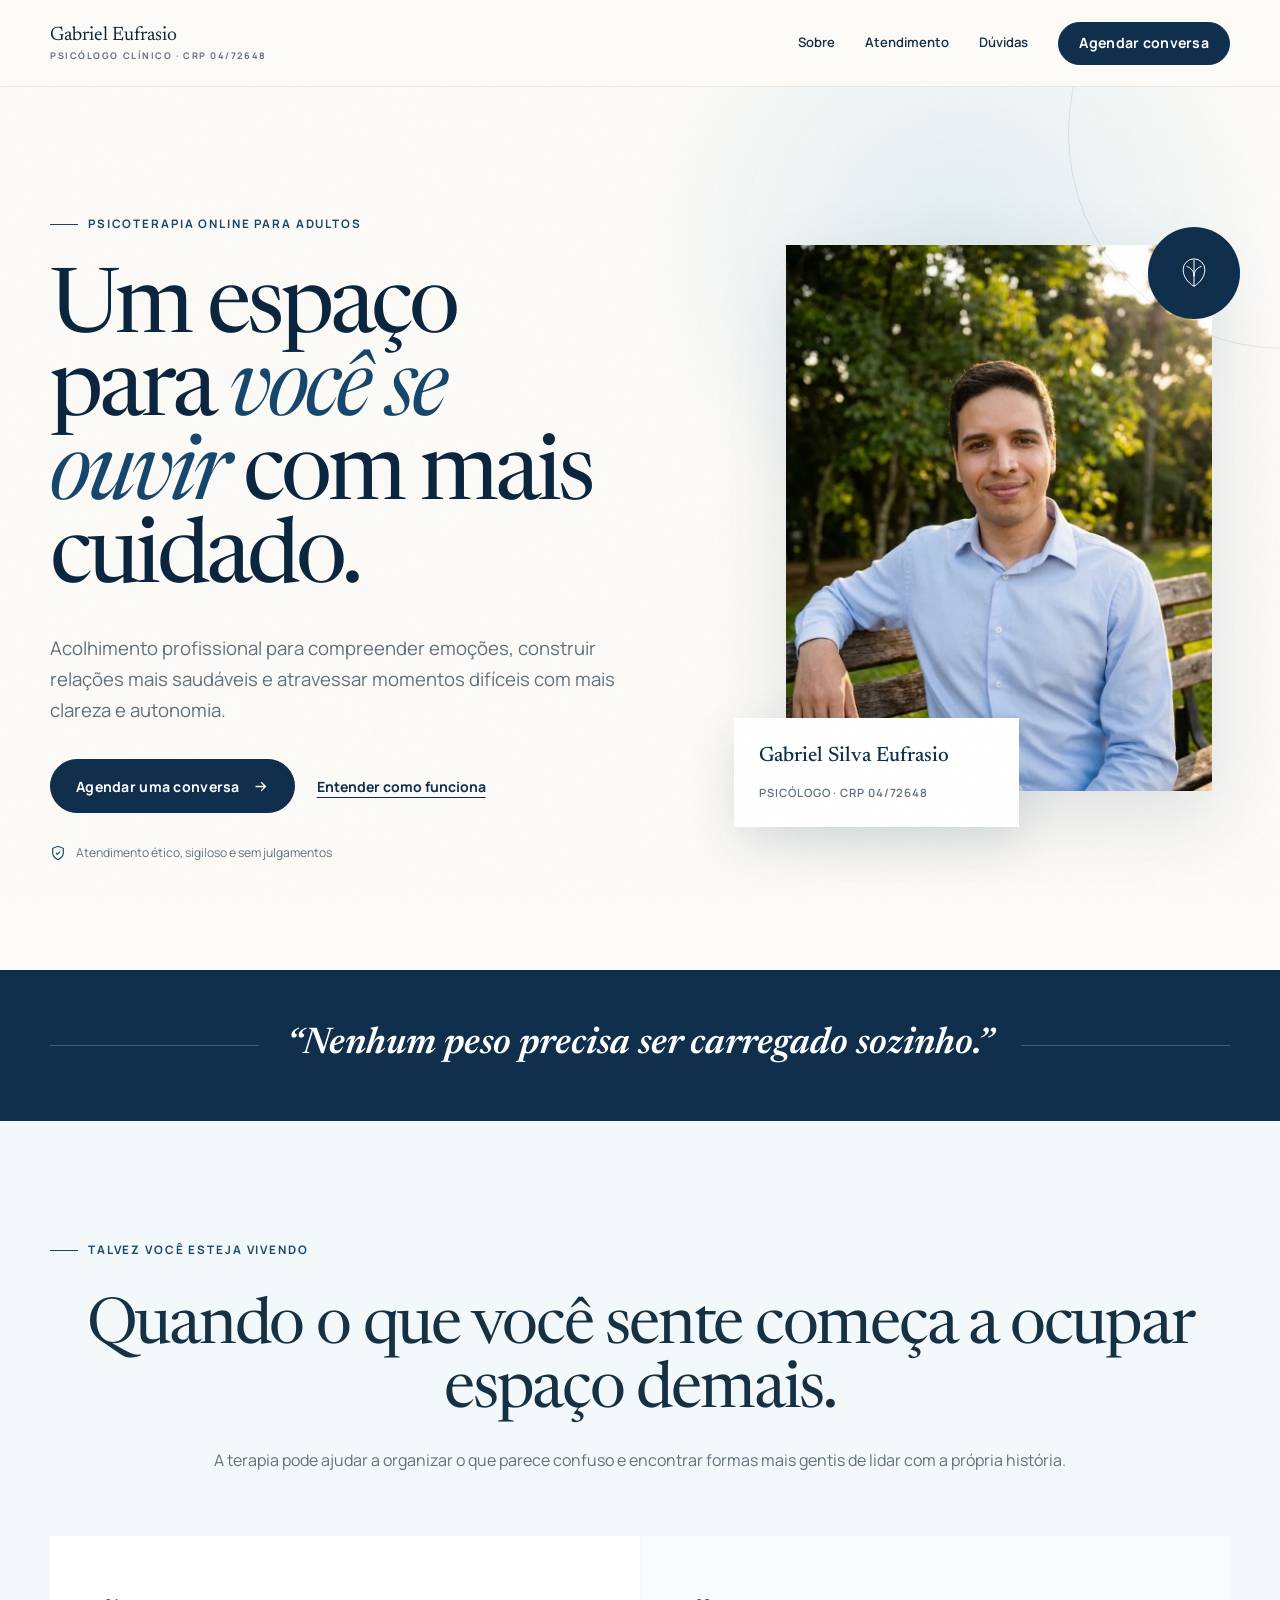
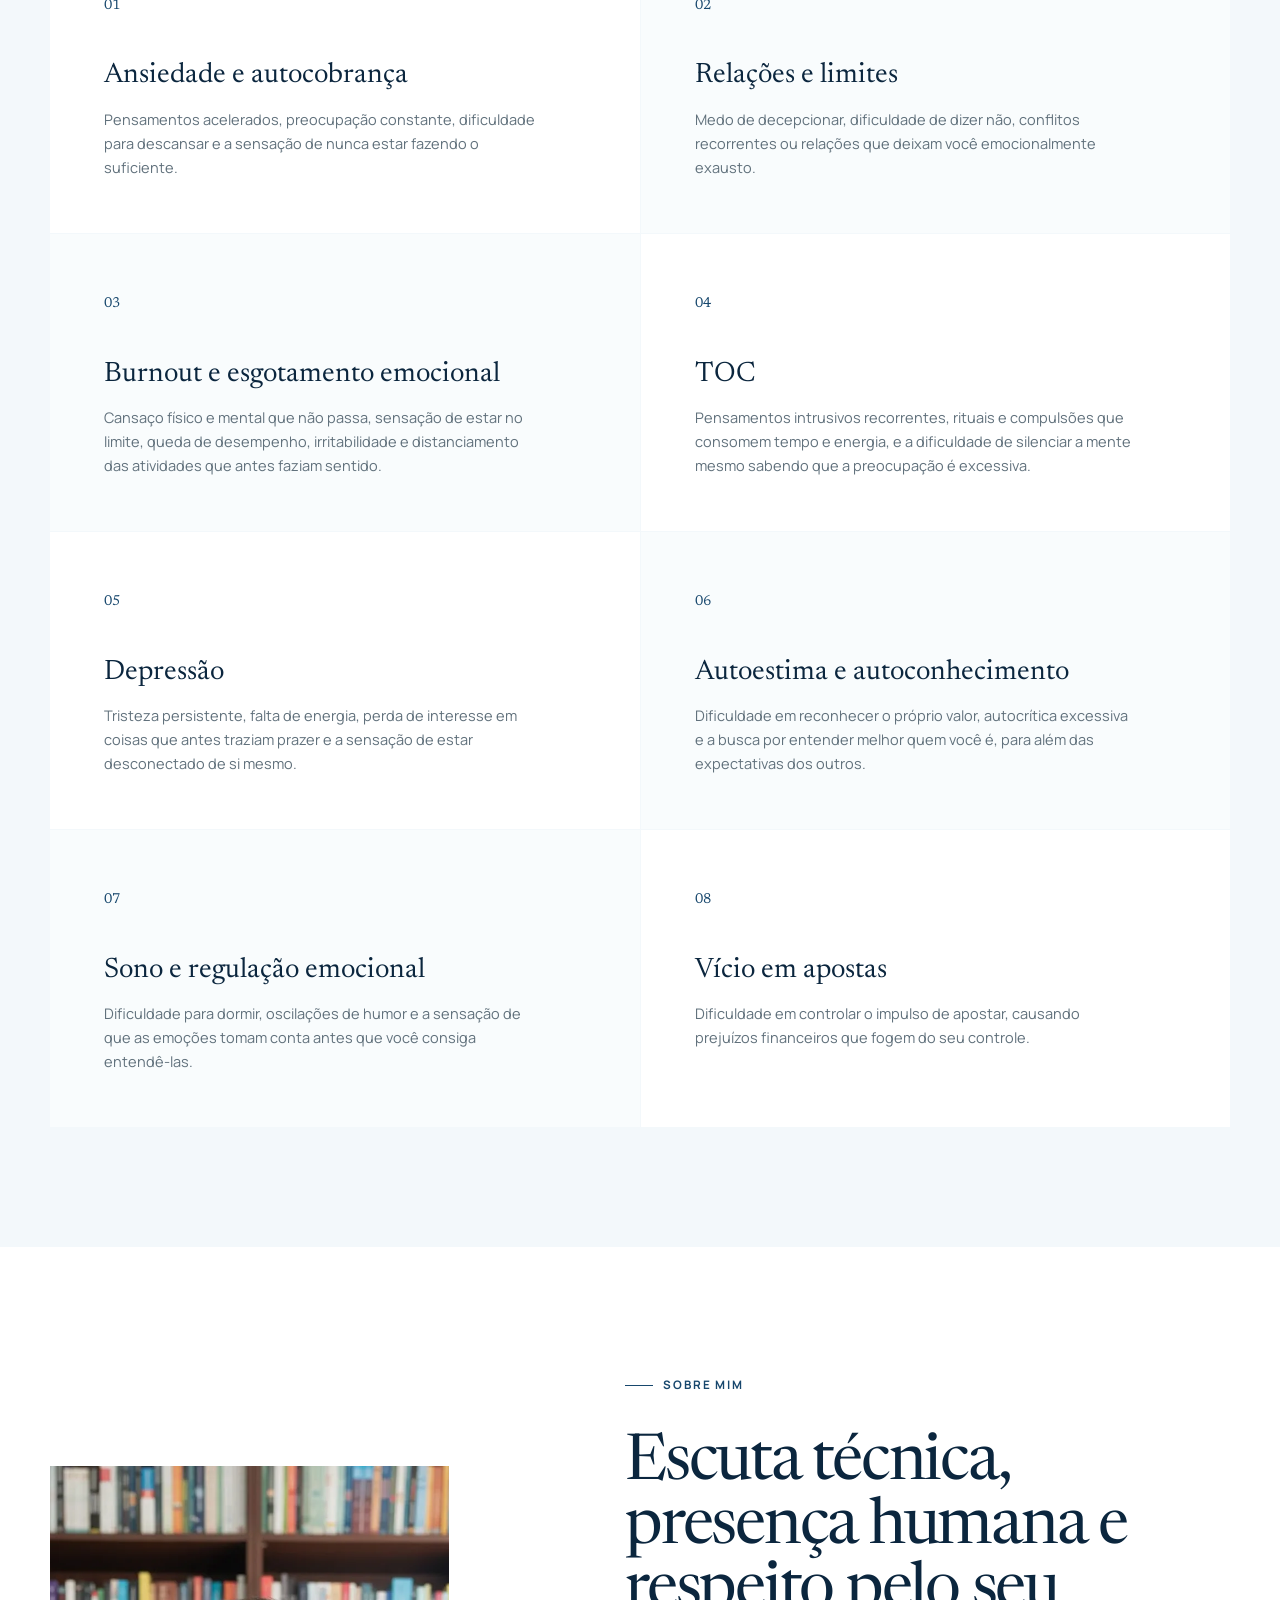
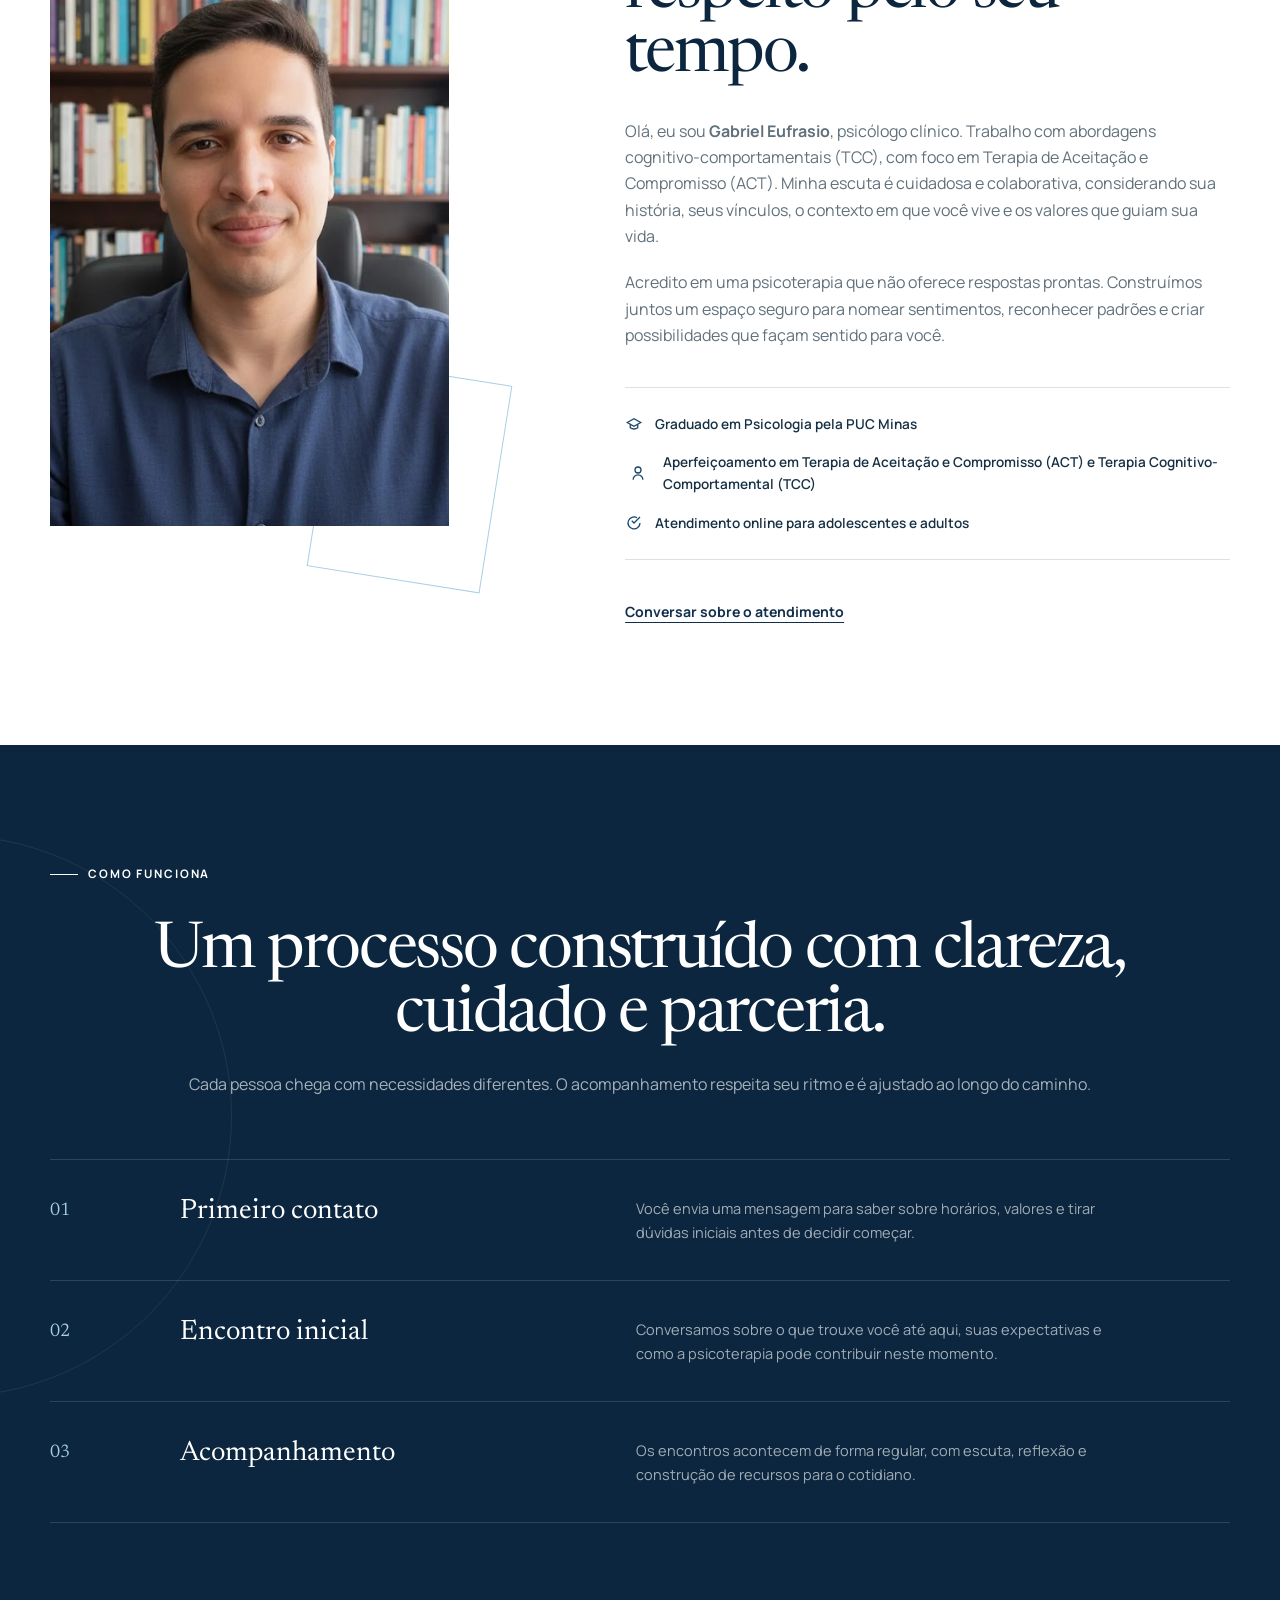
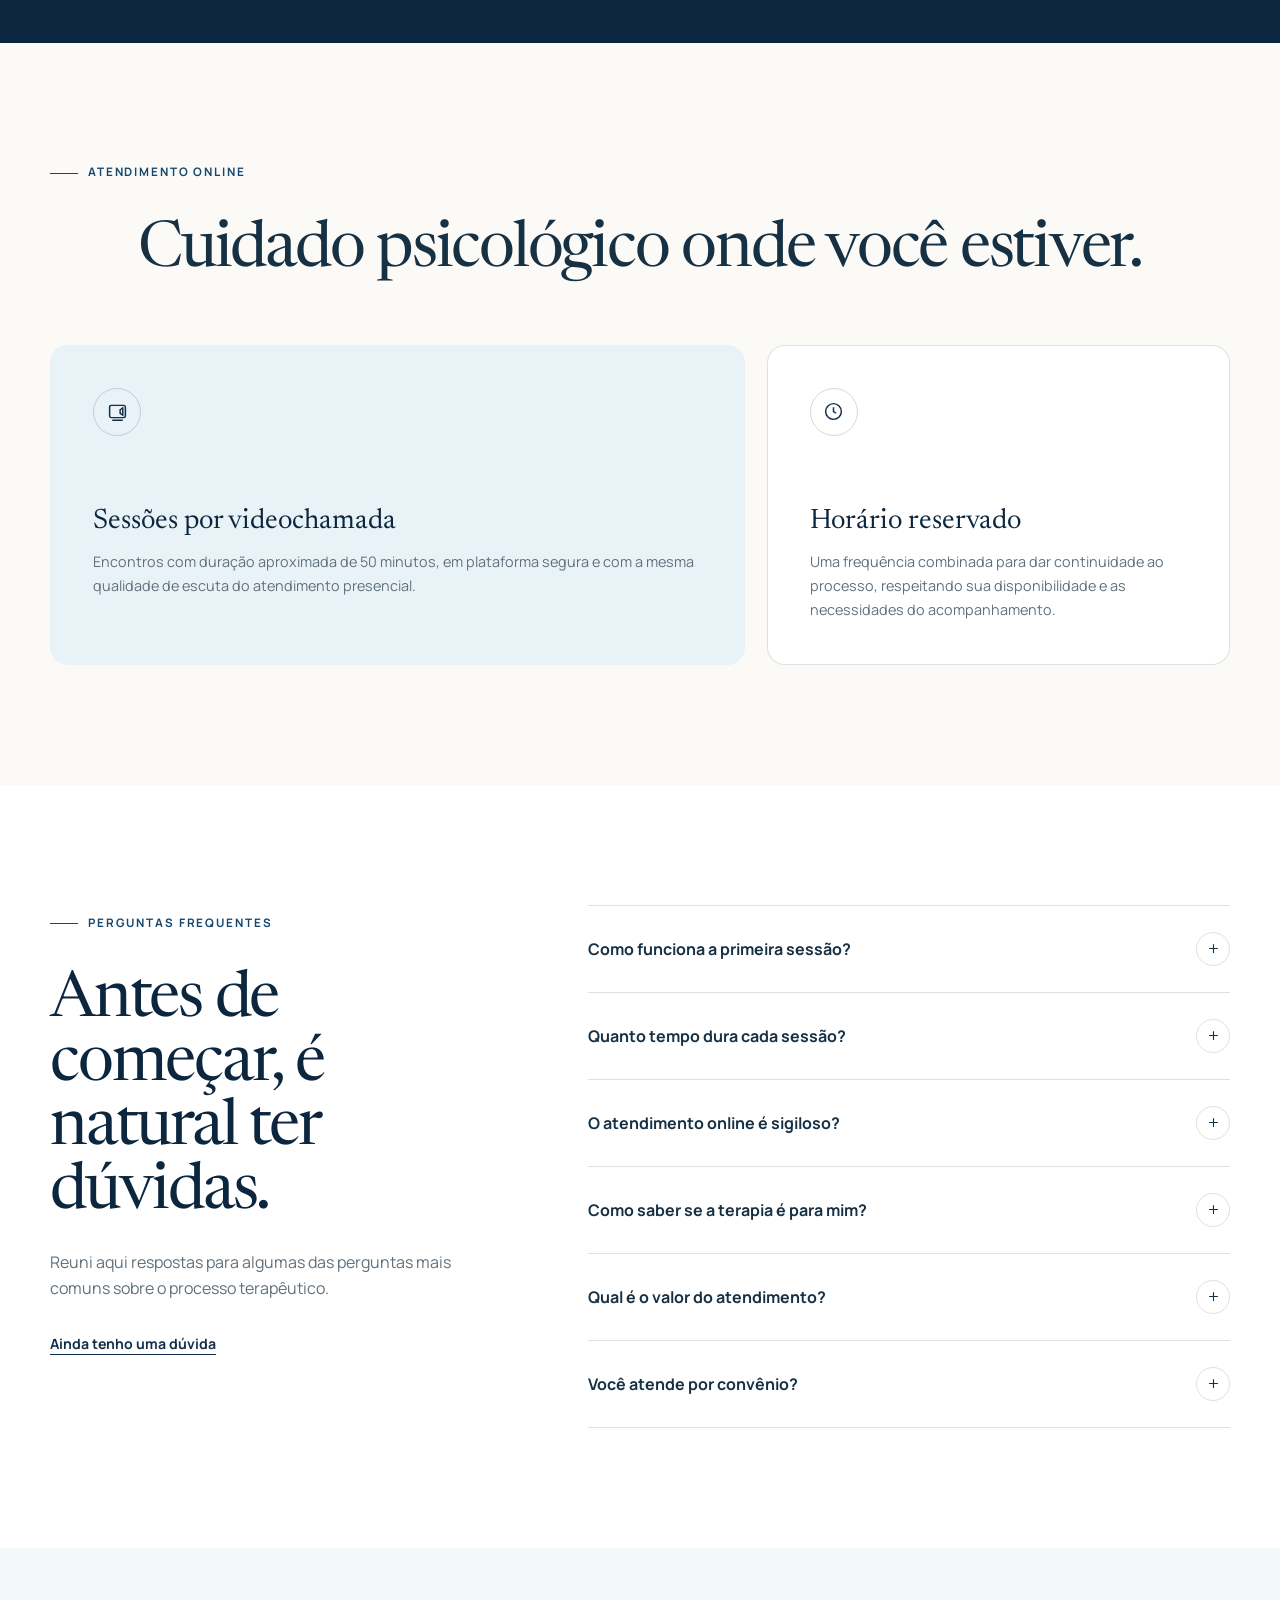
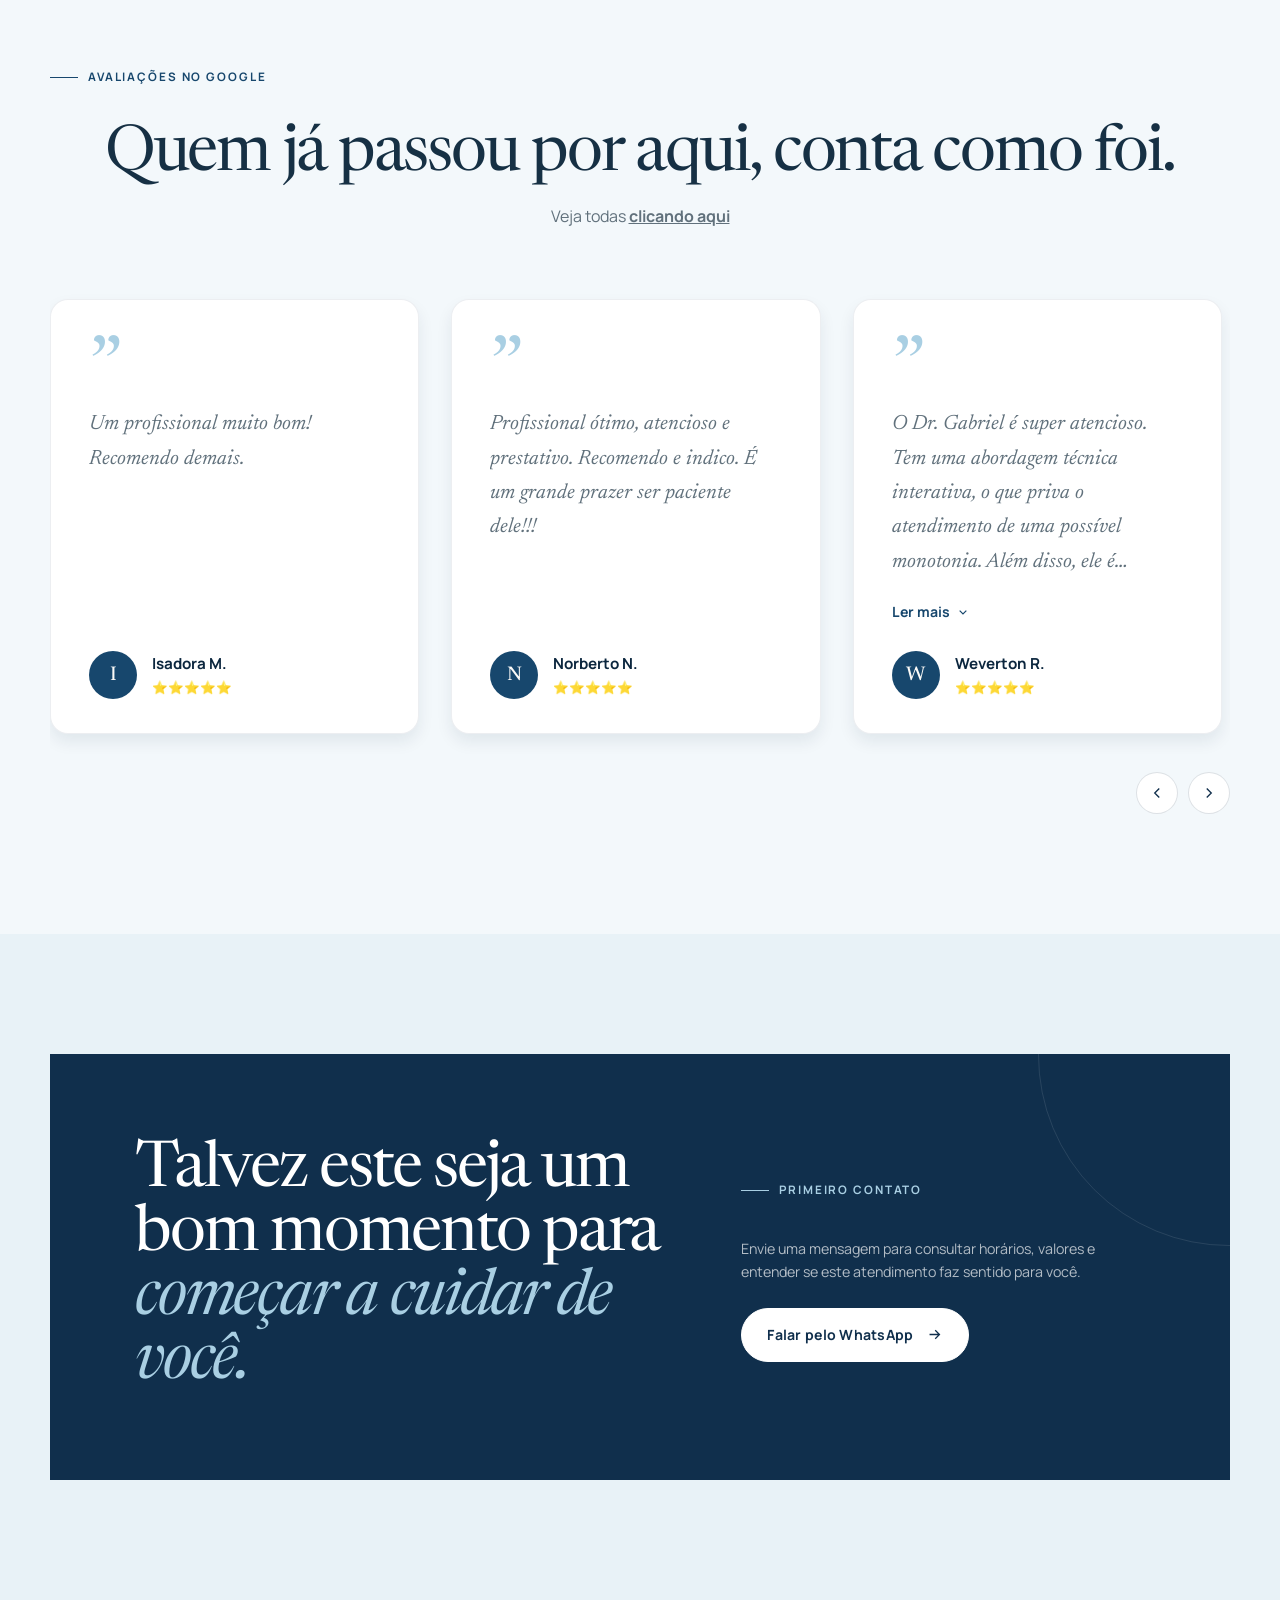
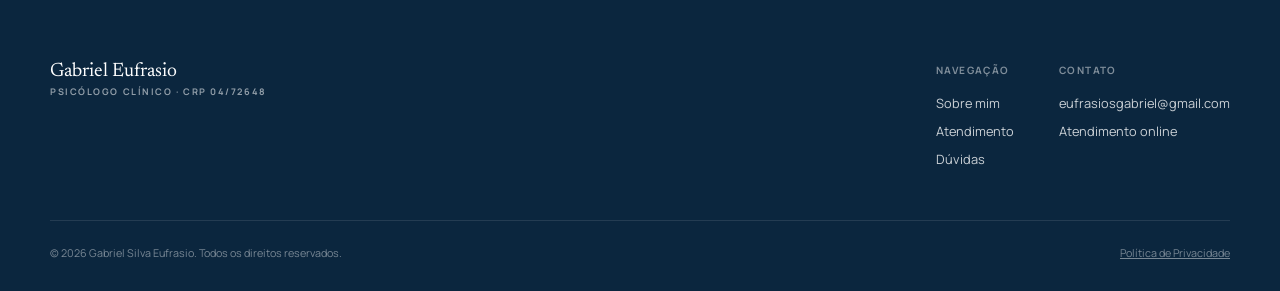
==== commit 1e7aa061: "Change SVG margin from -2px to 1px Adjust the margin of an SVG element in index.html." ====
--- a/index.html
+++ b/index.html
@@ -182,7 +182,7 @@
   stroke="currentColor"
   stroke-width="1.7"
   aria-hidden="true"
-  style="width: 30px; margin: -2px;"
+  style="width: 30px; margin: 1px;"
 >
   <circle cx="12" cy="8" r="4"></circle>
   <path d="M5.5 21a6.5 6.5 0 0 1 13 0"></path>
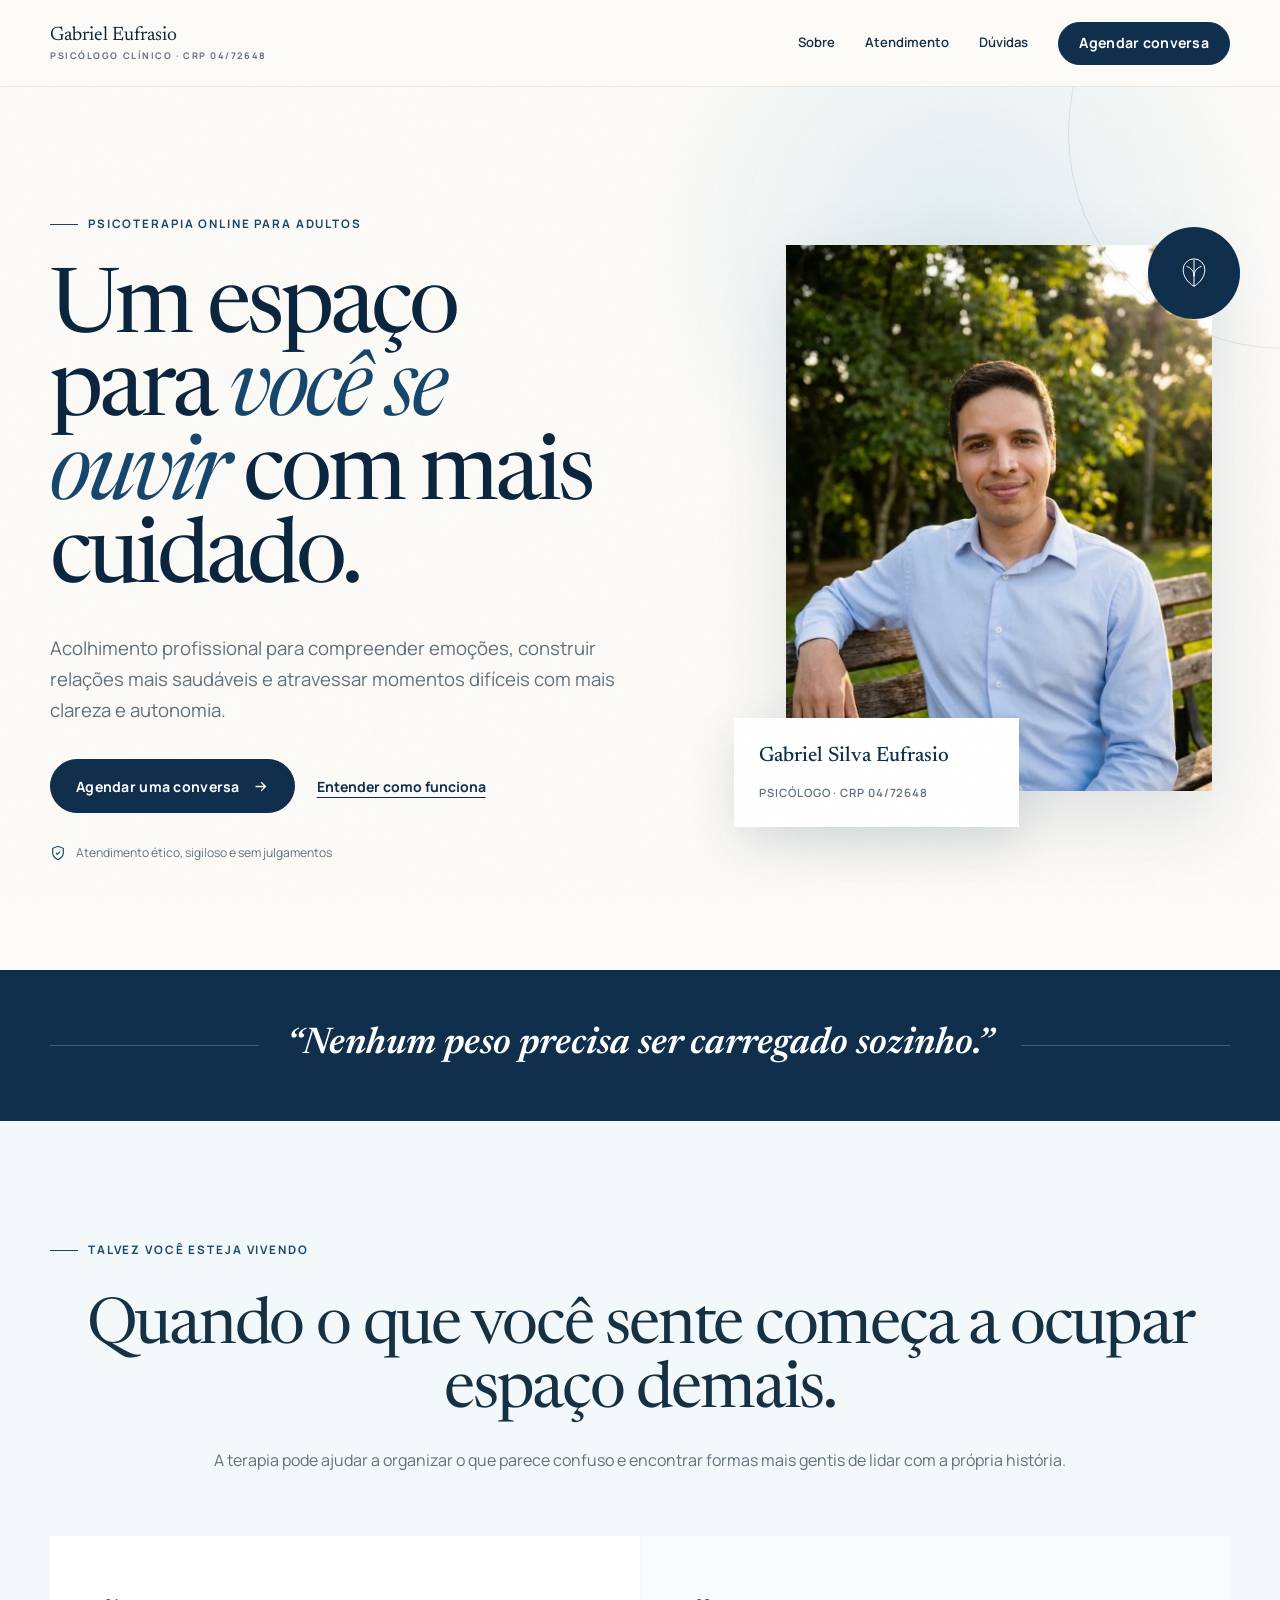
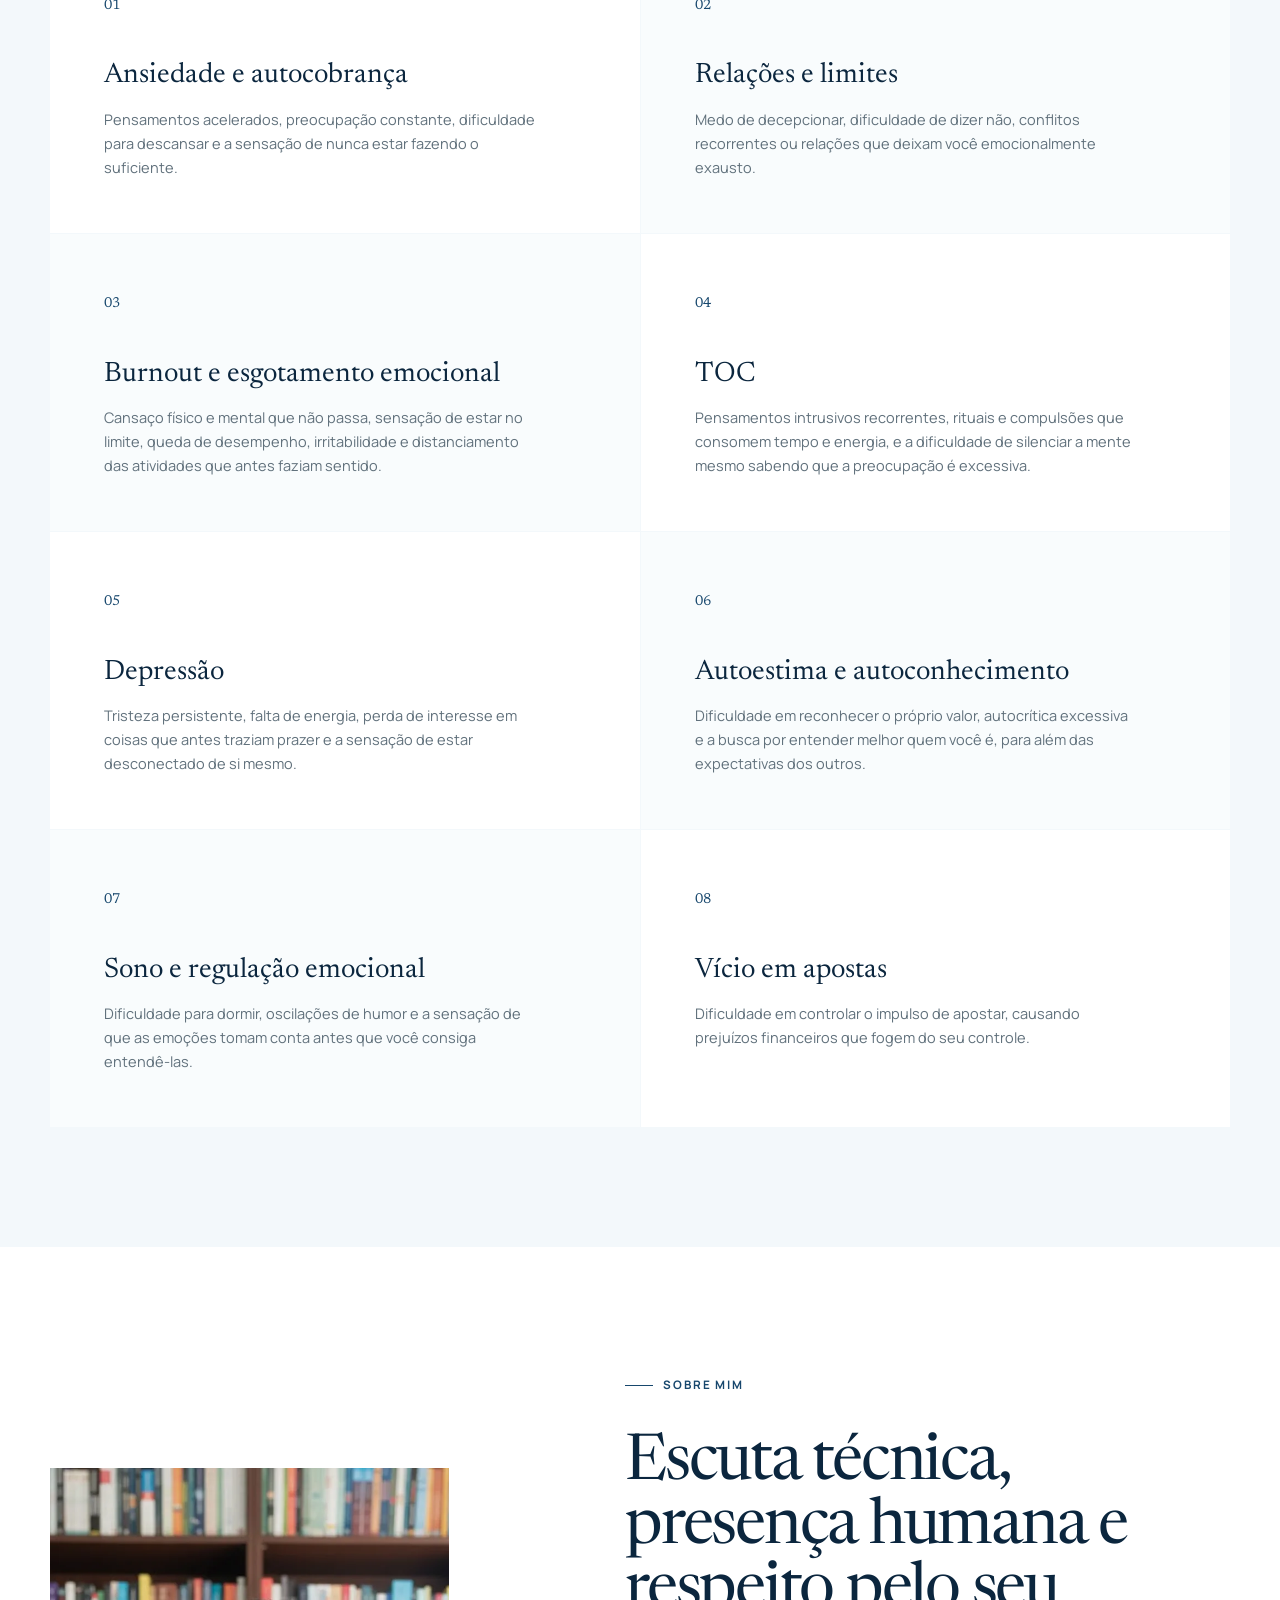
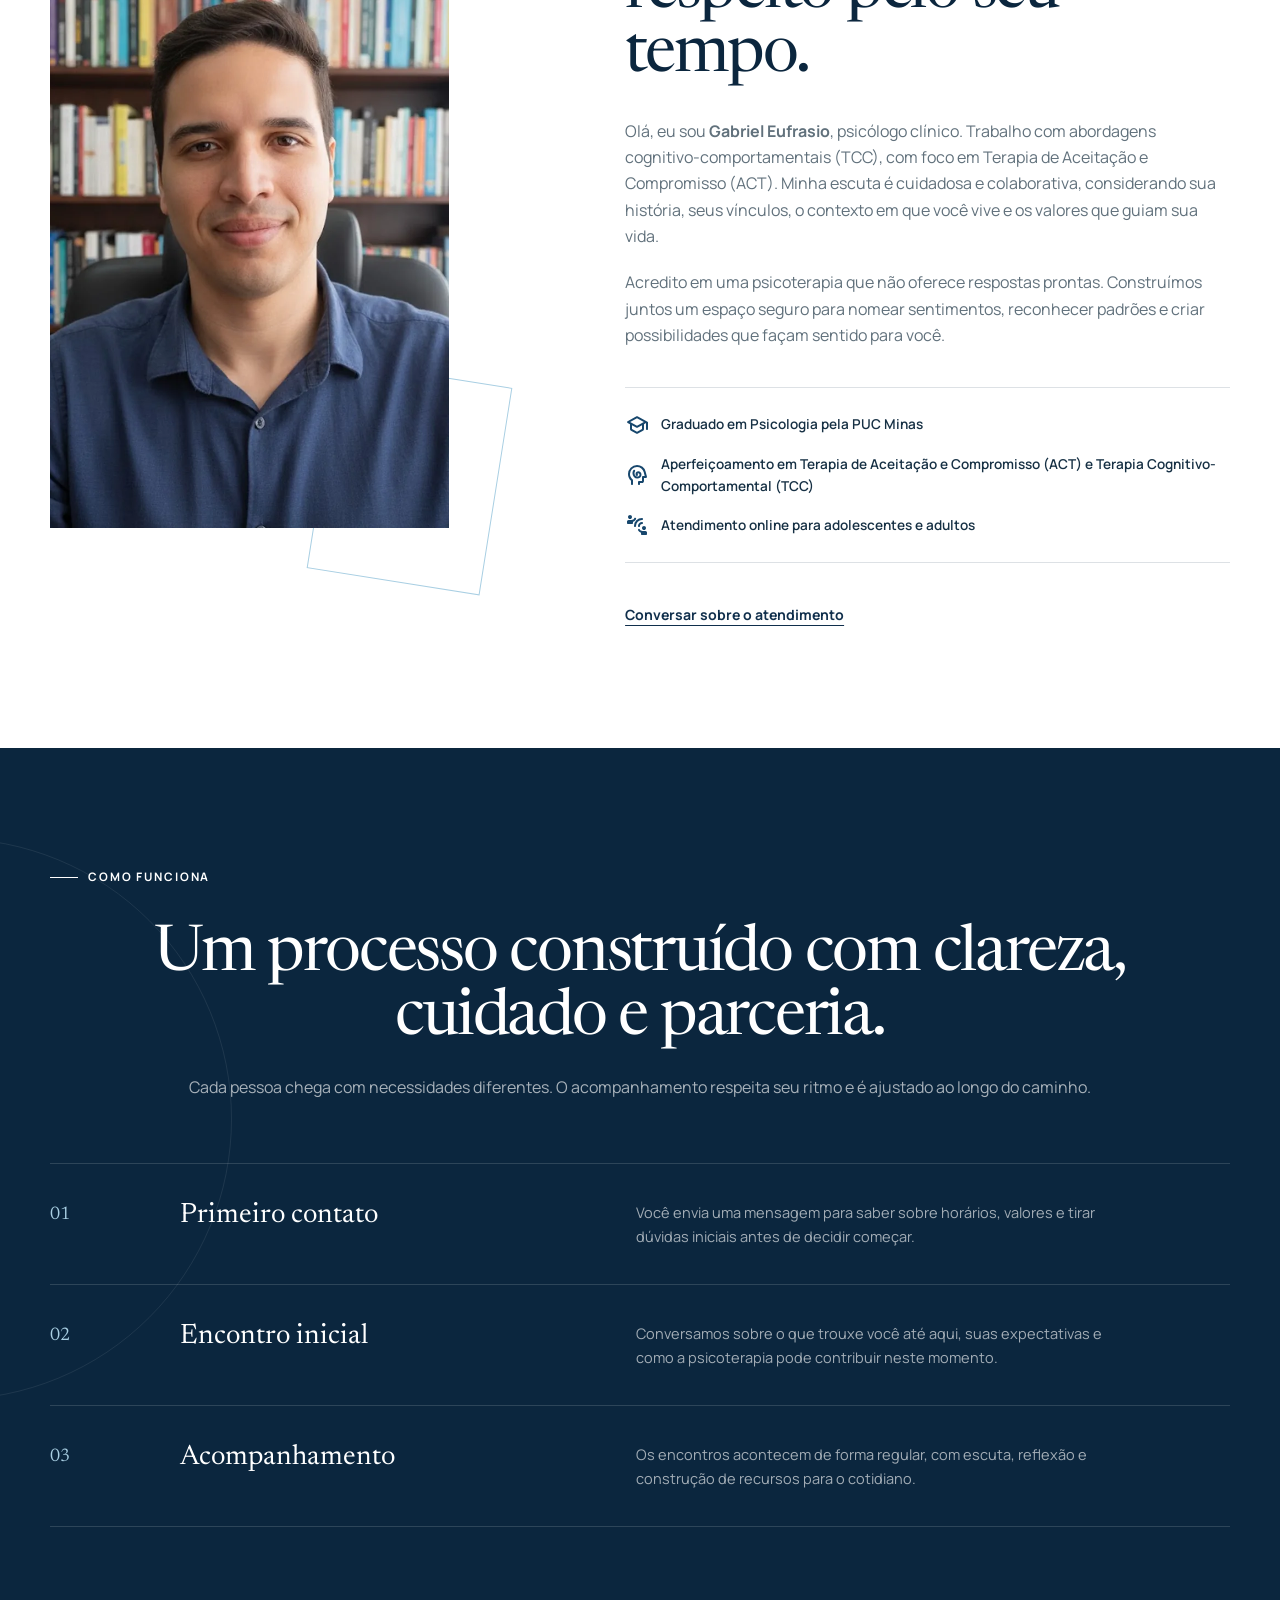
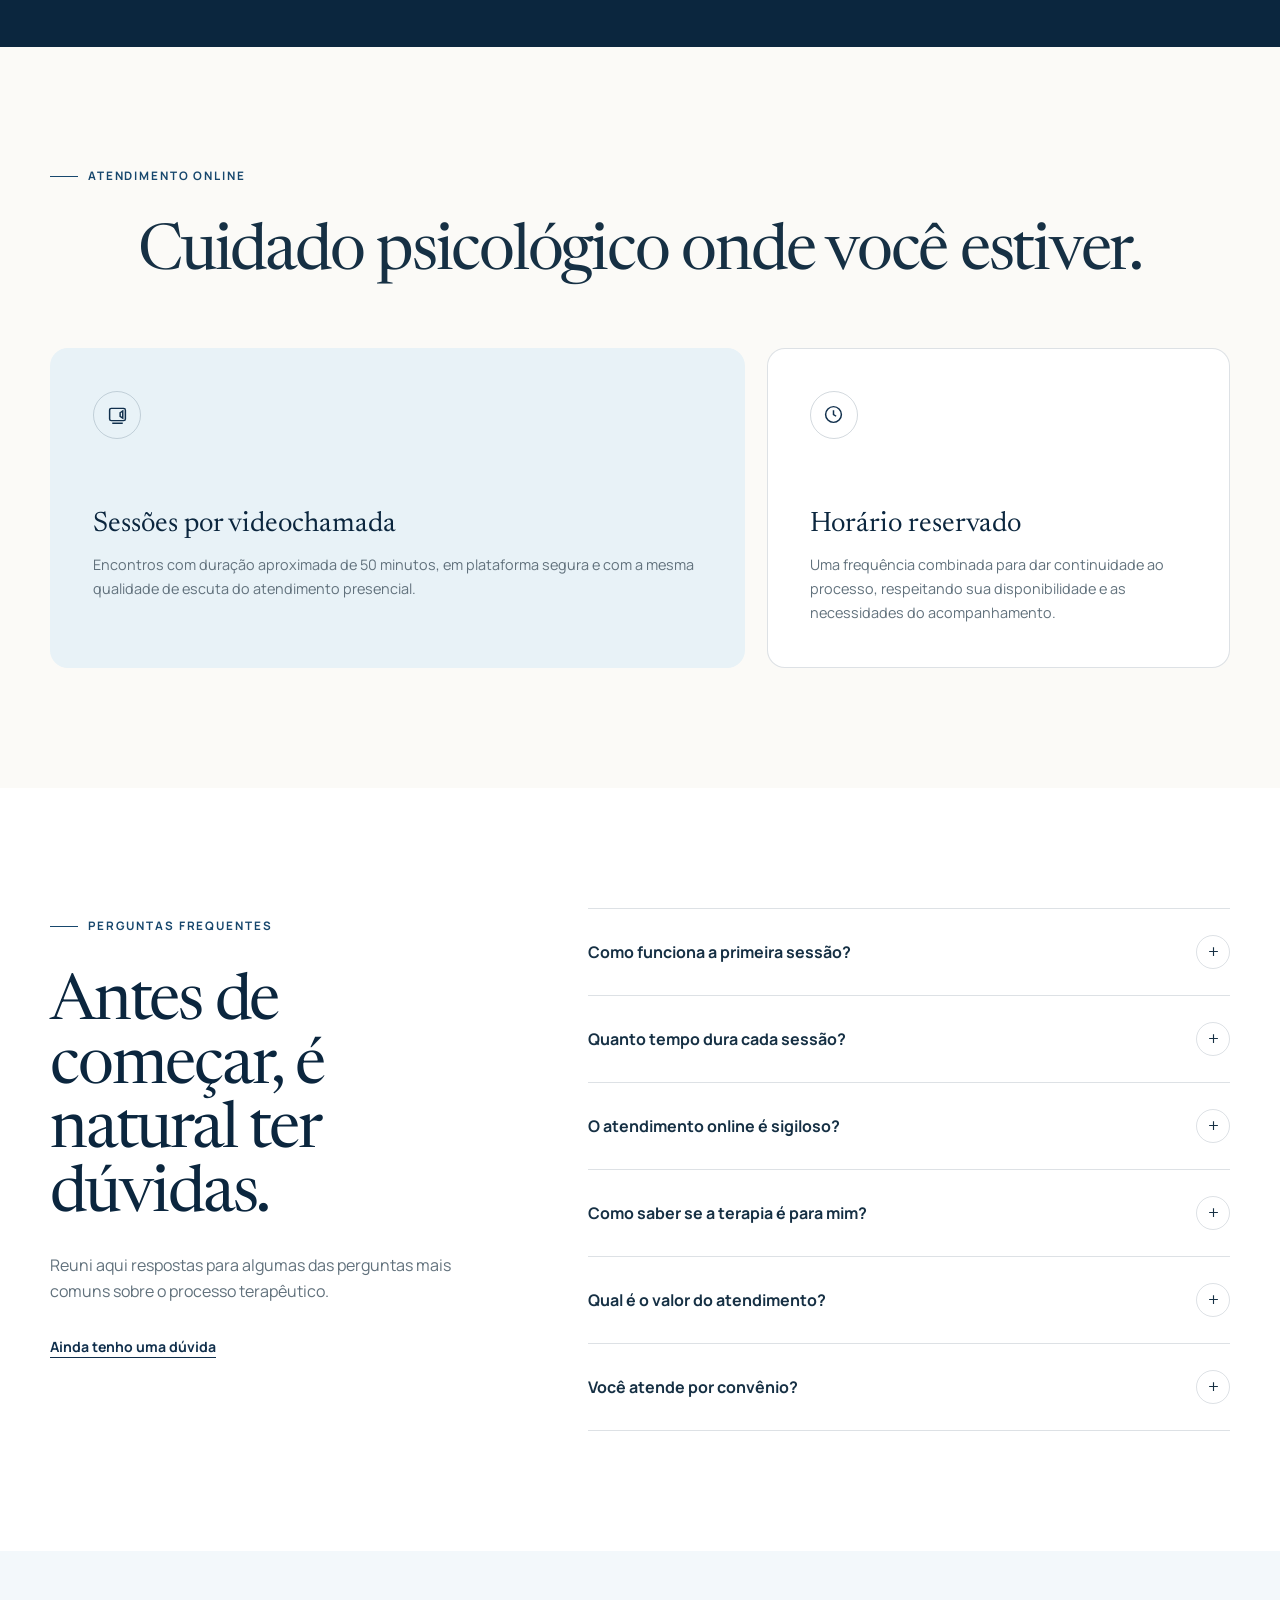
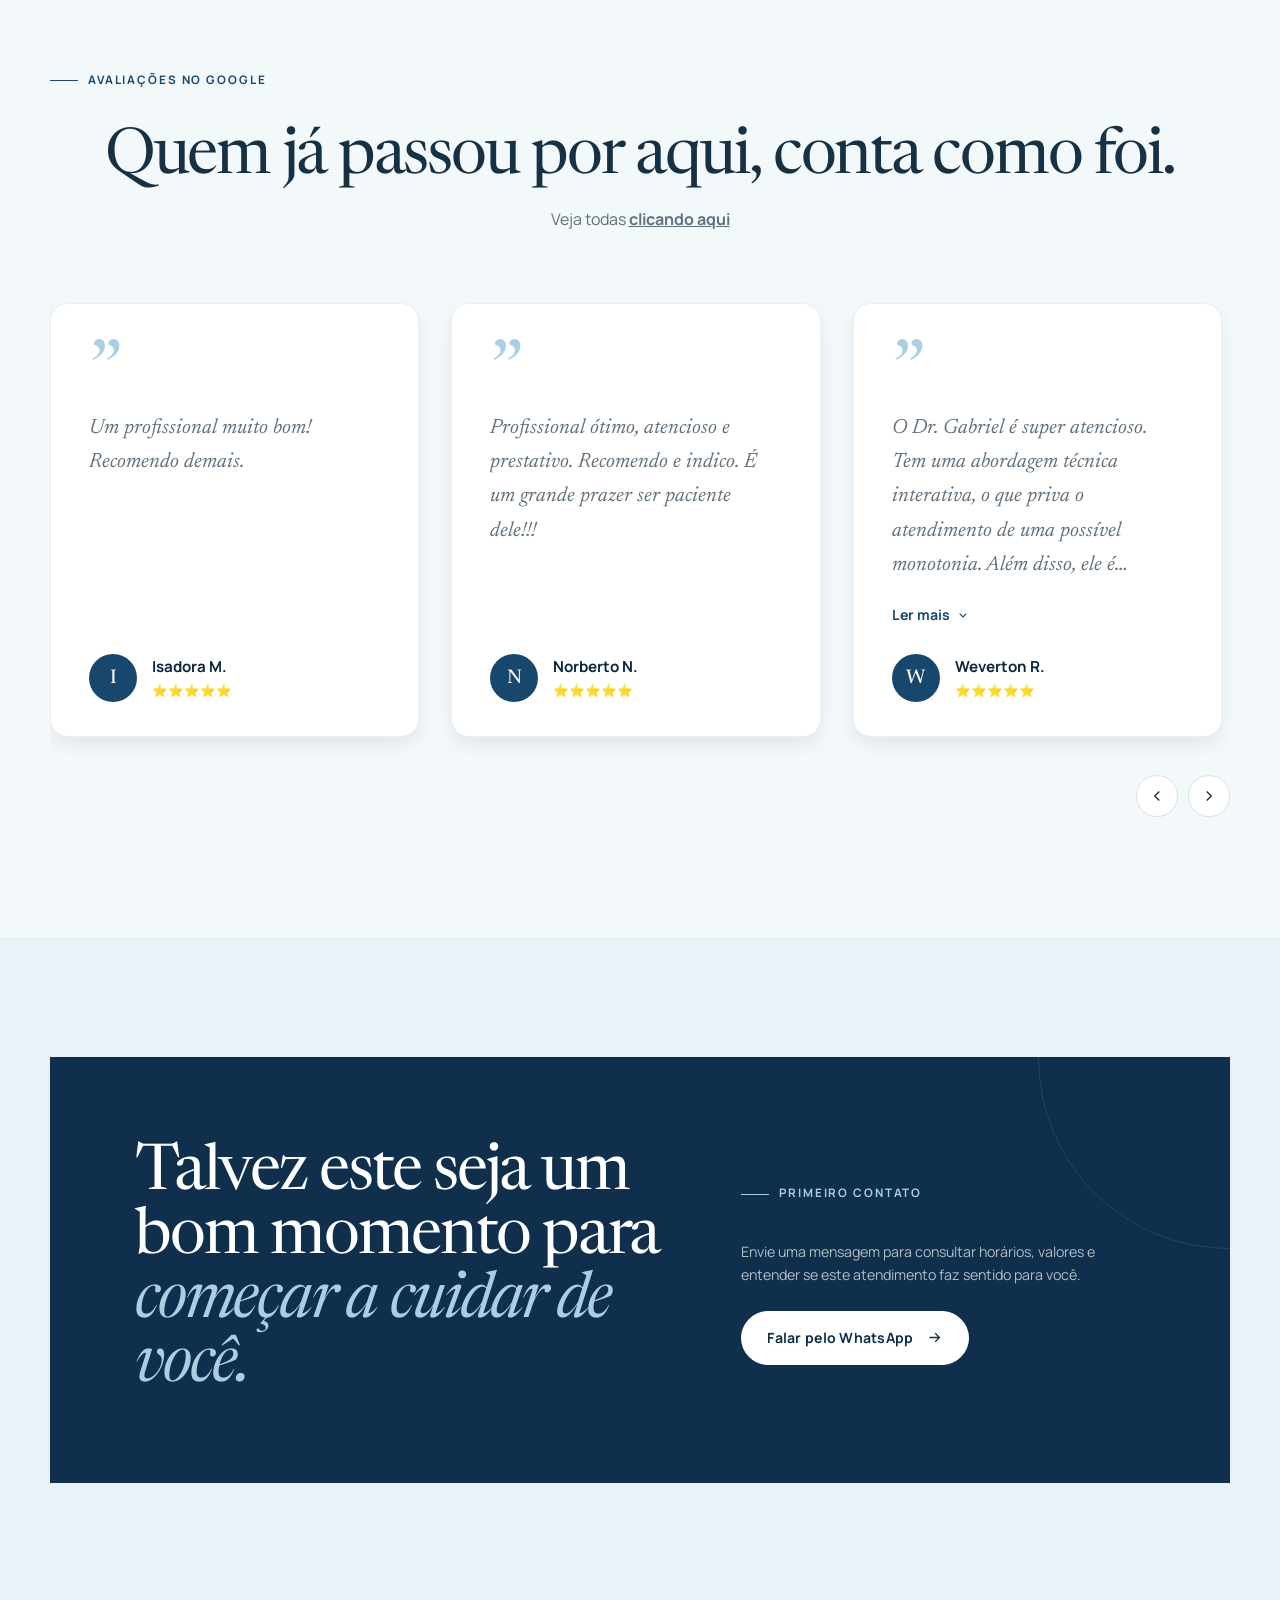
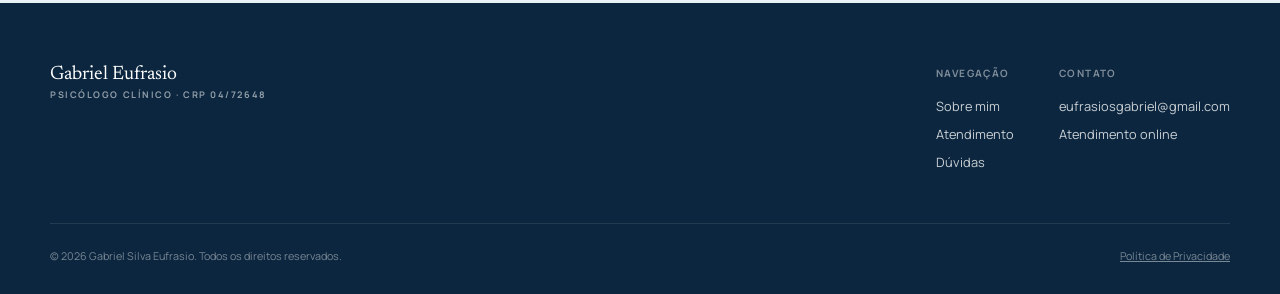
==== commit cd71ab26: "Replace credential items with image elements" ====
--- a/index.html
+++ b/index.html
@@ -172,28 +172,28 @@
 
                     <div class="credential-list" aria-label="Formação profissional">
                         <div class="credential-item">
-                            <svg viewBox="0 0 24 24" fill="none" stroke="currentColor" stroke-width="1.7" aria-hidden="true"><path d="m3 10 9-5 9 5-9 5-9-5Z"/><path d="M7 12.5V17c3 2 7 2 10 0v-4.5"/></svg>
-                            Graduado em Psicologia pela PUC Minas
-                        </div>
-                        <div class="credential-item">
-                            <svg
-  viewBox="0 0 24 24"
-  fill="none"
-  stroke="currentColor"
-  stroke-width="1.7"
-  aria-hidden="true"
-  style="width: 30px; margin: 1px;"
->
-  <circle cx="12" cy="8" r="4"></circle>
-  <path d="M5.5 21a6.5 6.5 0 0 1 13 0"></path>
-</svg>
-                            Aperfeiçoamento em Terapia de Aceitação e Compromisso (ACT) e Terapia Cognitivo-Comportamental (TCC)
-                        </div>
-                        <div class="credential-item">
-                            <svg viewBox="0 0 24 24" fill="none" stroke="currentColor" stroke-width="1.7" aria-hidden="true"><path d="M20 12a8 8 0 1 1-4-7"/><path d="m20 4-8 8-3-3"/></svg>
-                            Atendimento online para adolescentes e adultos
-                        </div>
-                    </div>
+                <img
+                  src="/assets/icons/school.svg"
+                  alt="Ícone de chapéu da graduação"
+                />
+                Graduado em Psicologia pela PUC Minas
+              </div>
+              <div class="credential-item">
+                <img
+                  src="/assets/icons/cognition.svg"
+                  alt="Ícone cognição"
+                />
+                Aperfeiçoamento em Terapia de Aceitação e Compromisso (ACT) e
+                Terapia Cognitivo-Comportamental (TCC)
+              </div>
+              <div class="credential-item">
+                <img
+                  src="/assets/icons/connect-people.svg"
+                  alt="Ícone de pessoas conectadas à distância"
+                />
+                Atendimento online para adolescentes e adultos
+              </div>
+            </div>
 
                     <a class="text-link" href="https://wa.me/5531971646599?text=Gostaria%20de%20receber%20mais%20informa%C3%A7%C3%B5es%20sobre%20a%20terapia.">Conversar sobre o atendimento</a>
                 </div>
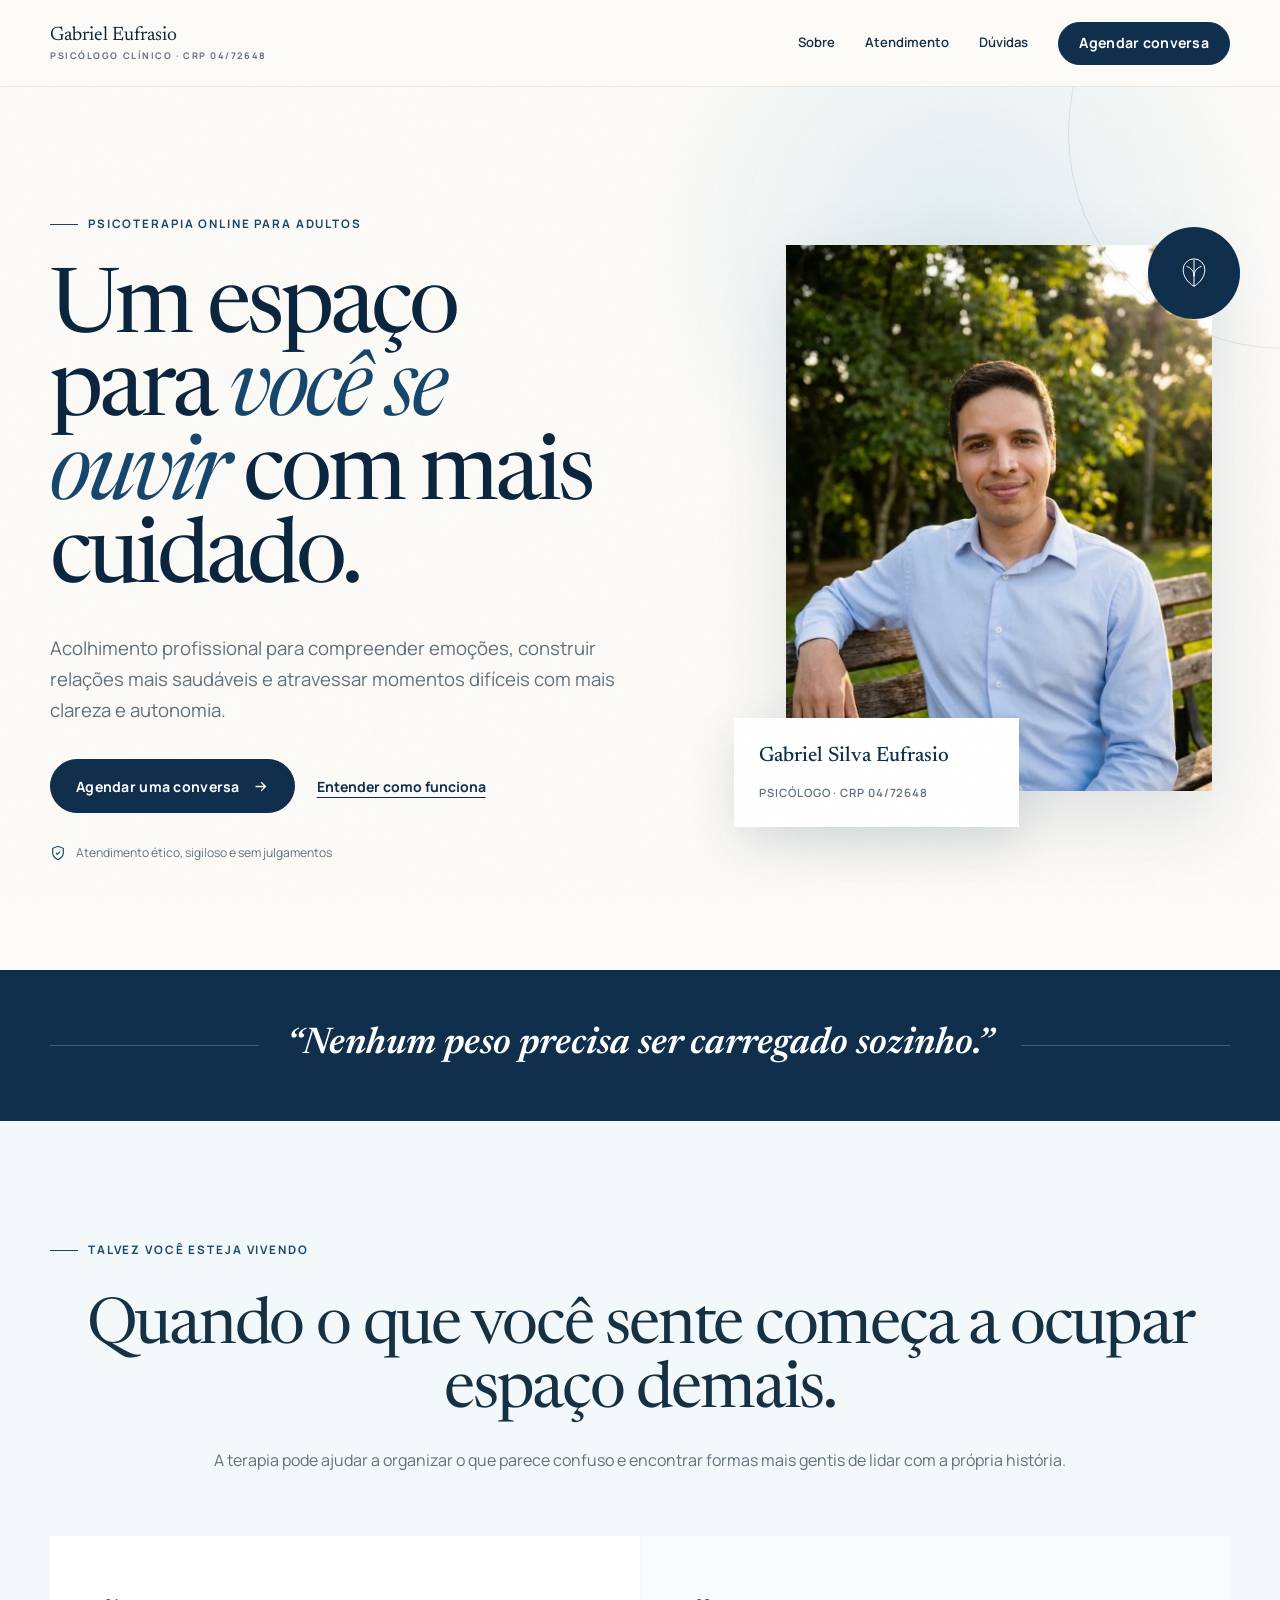
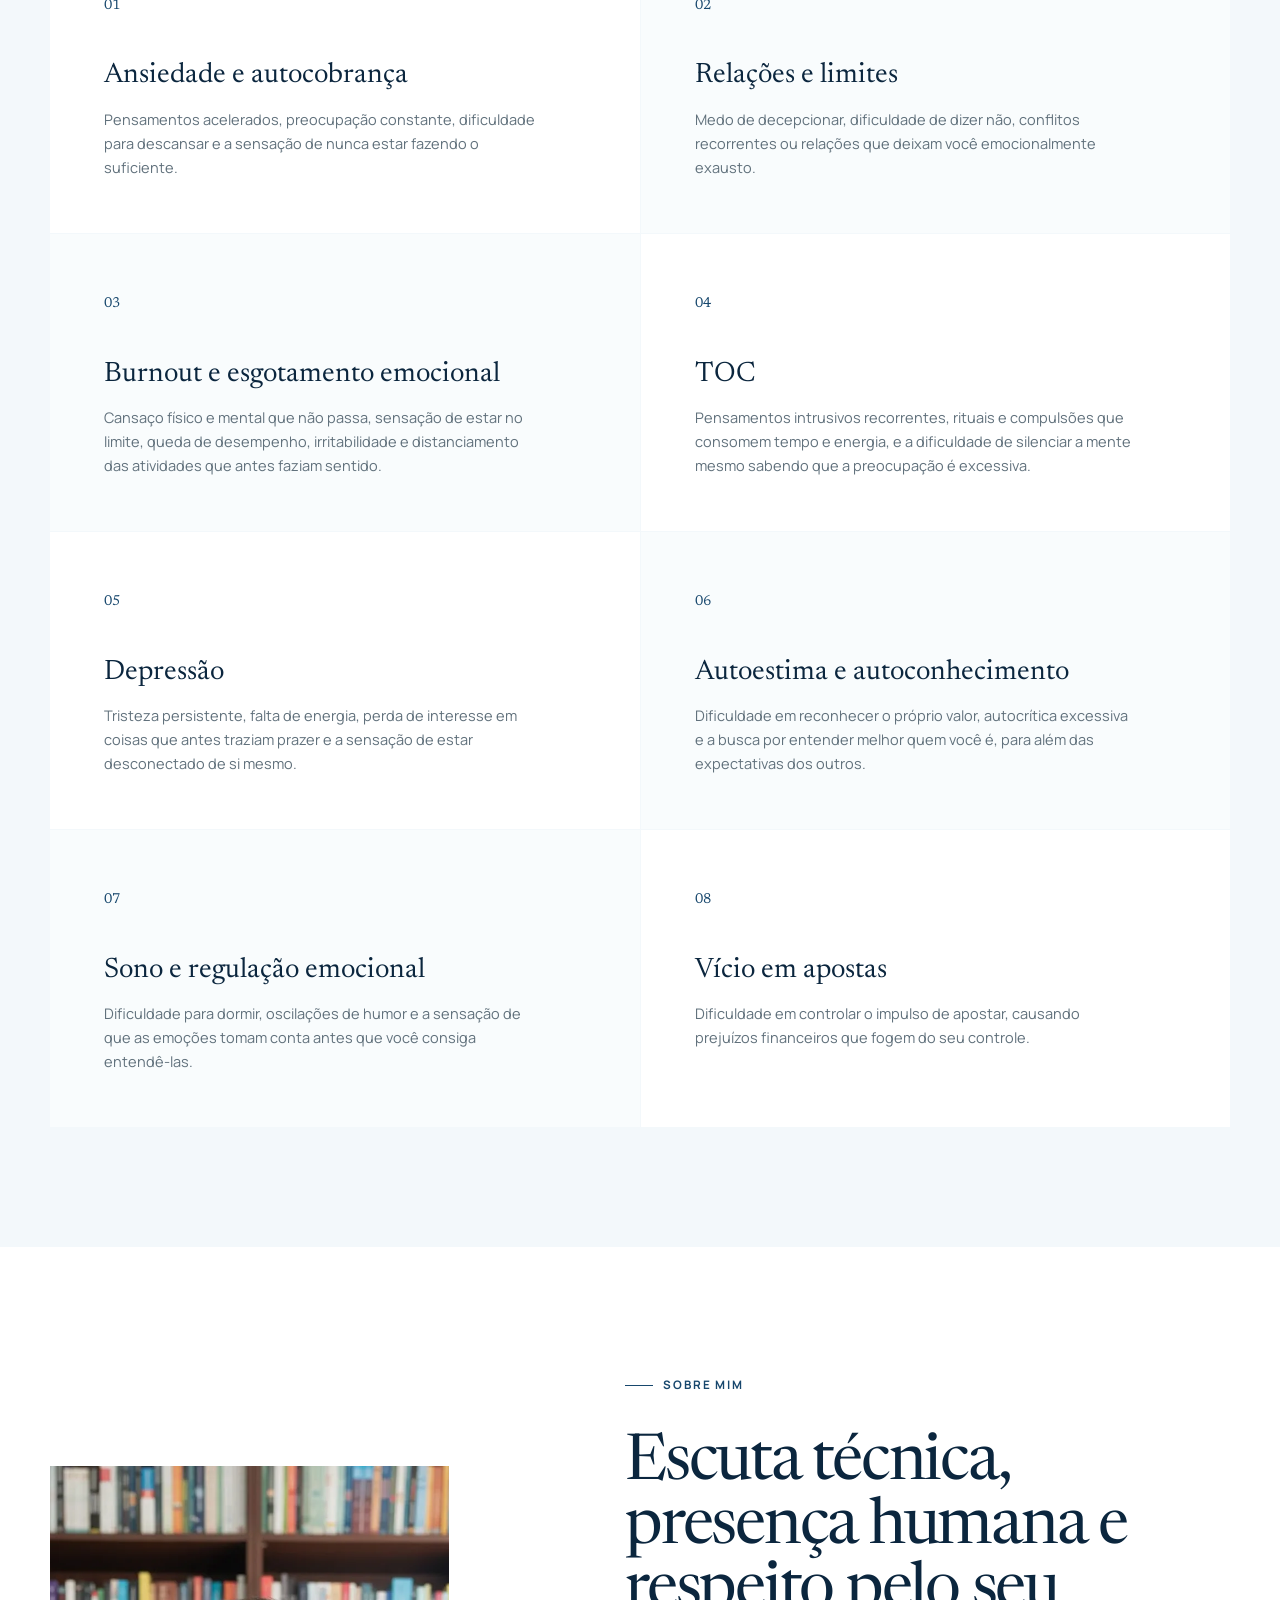
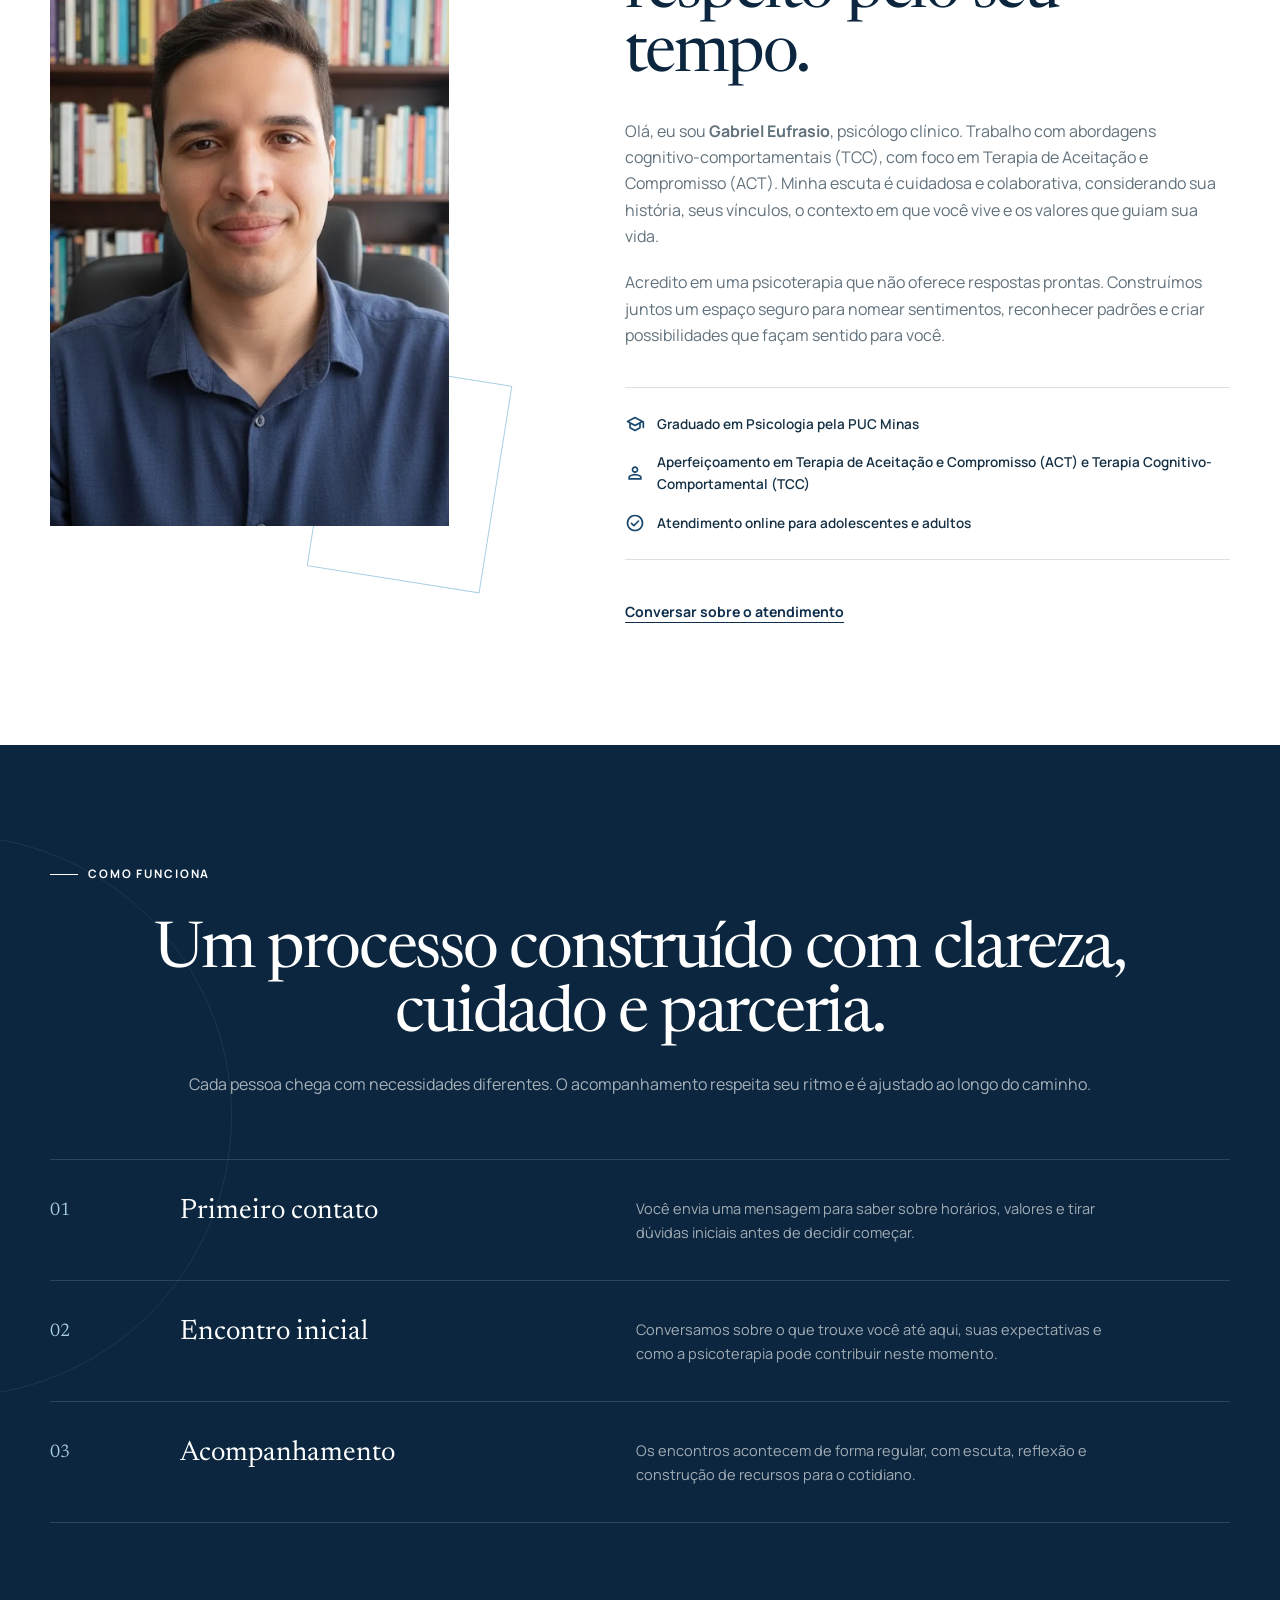
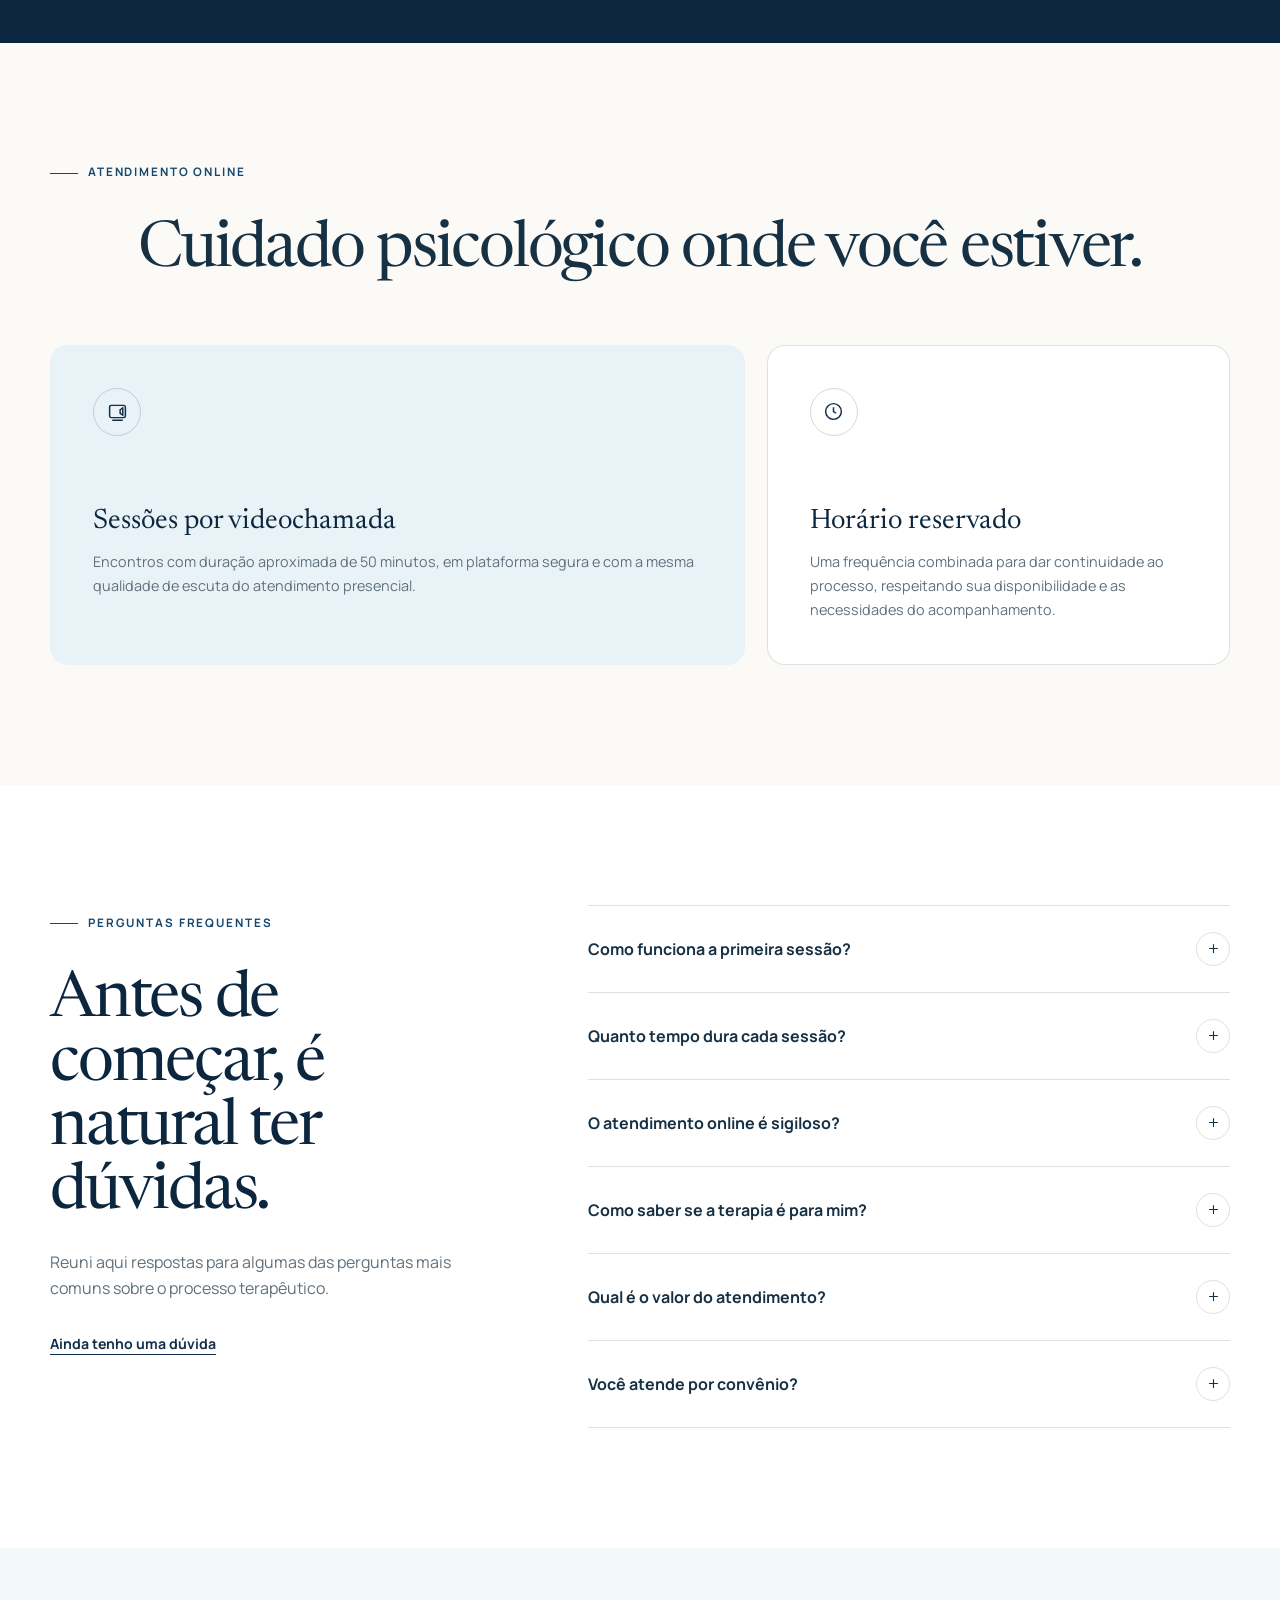
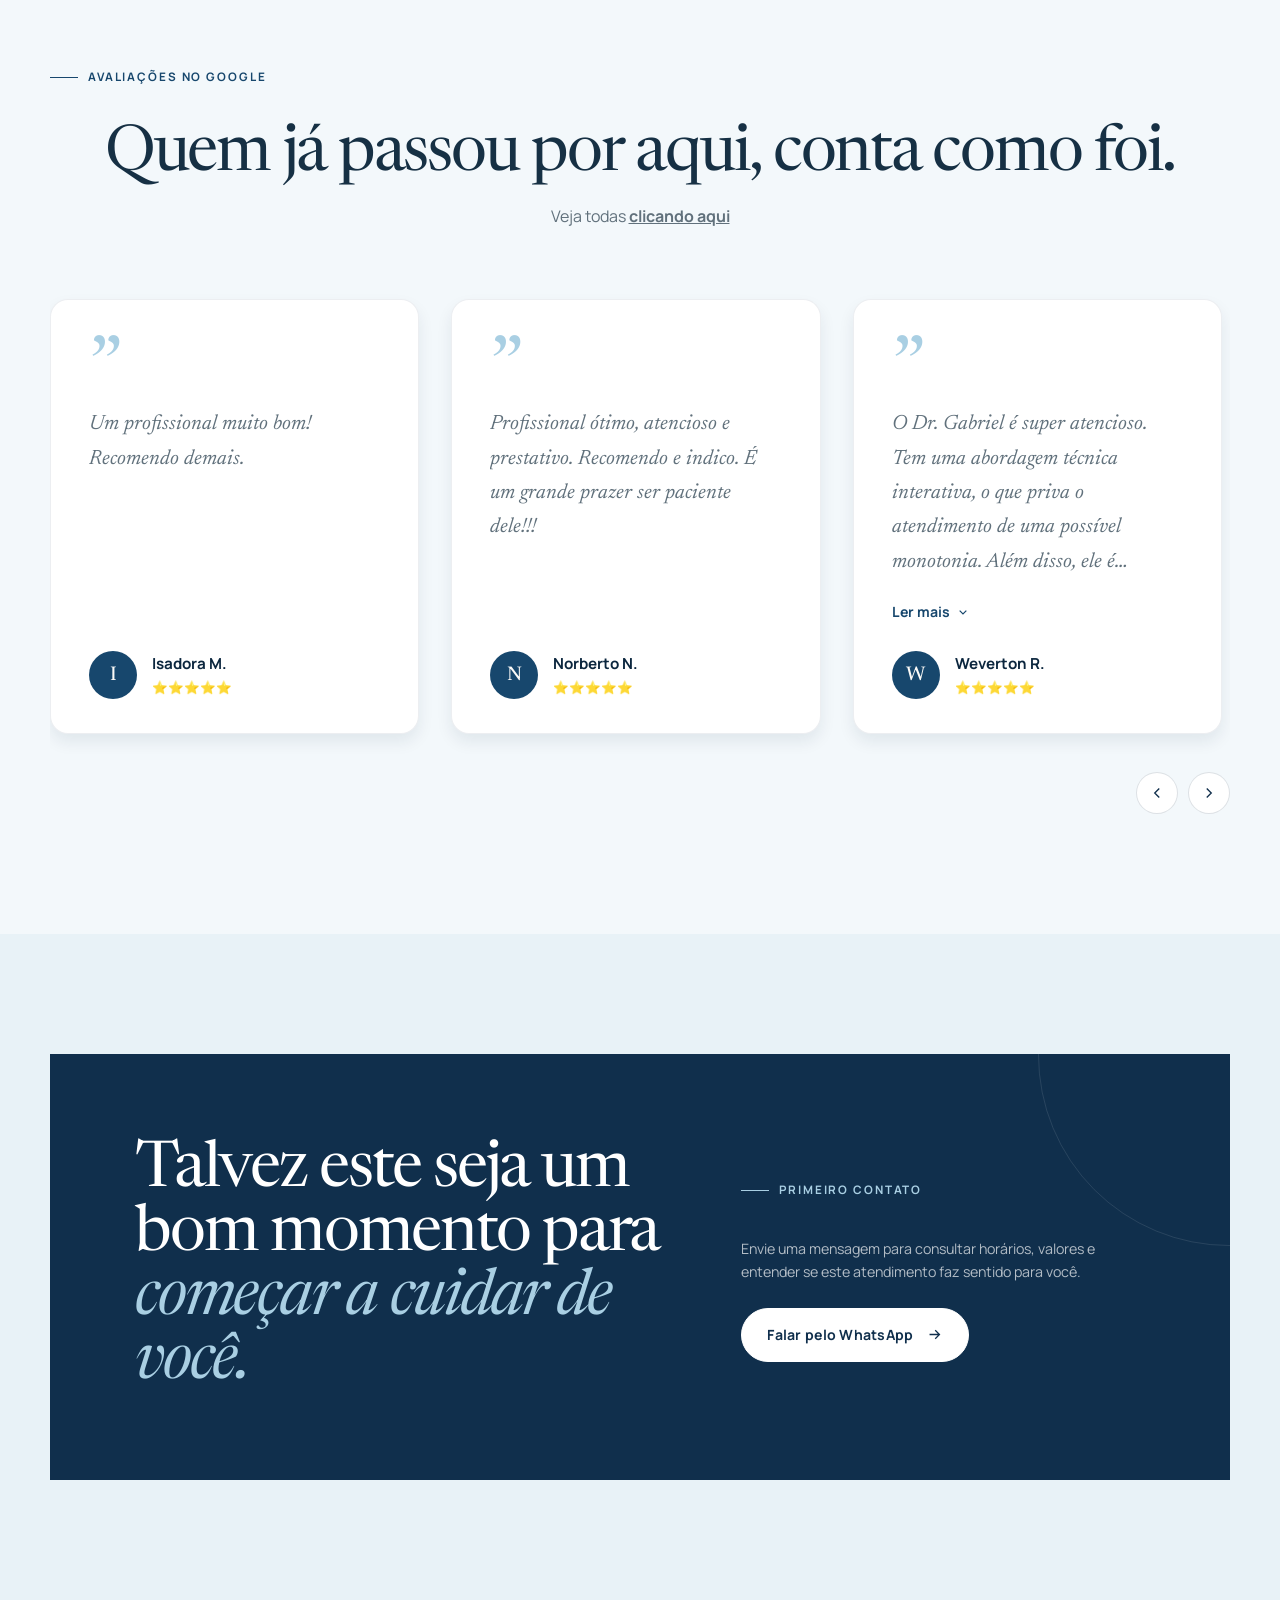
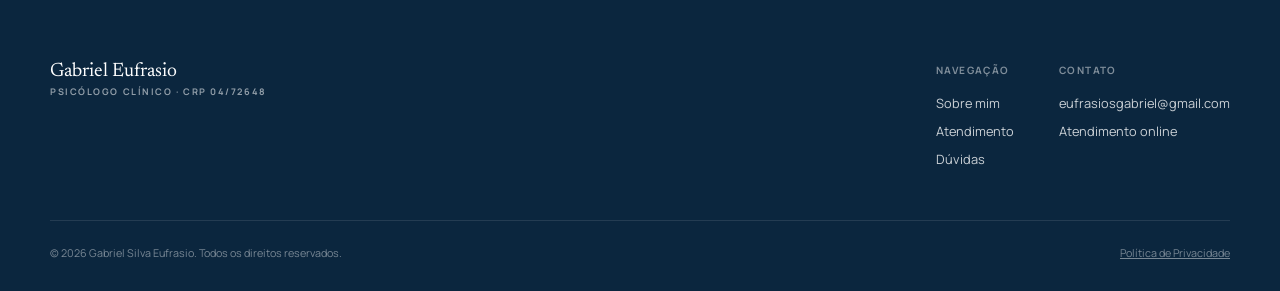
==== commit 4ebc93f2: "Update image sources and alt texts in index.html" ====
--- a/index.html
+++ b/index.html
@@ -173,23 +173,23 @@
                     <div class="credential-list" aria-label="Formação profissional">
                         <div class="credential-item">
                 <img
-                  src="/assets/icons/school.svg"
+                  src="/assets/icons/school.svg" width="20" height="20"
                   alt="Ícone de chapéu da graduação"
                 />
                 Graduado em Psicologia pela PUC Minas
               </div>
               <div class="credential-item">
                 <img
-                  src="/assets/icons/cognition.svg"
-                  alt="Ícone cognição"
+                  src="/assets/icons/person.svg" width="20" height="20"
+                  alt="Ícone de pessoa"
                 />
                 Aperfeiçoamento em Terapia de Aceitação e Compromisso (ACT) e
                 Terapia Cognitivo-Comportamental (TCC)
               </div>
               <div class="credential-item">
                 <img
-                  src="/assets/icons/connect-people.svg"
-                  alt="Ícone de pessoas conectadas à distância"
+                  src="/assets/icons/check-circle.svg" width="20" height="20"
+                  alt="Ícone de círculo com check"
                 />
                 Atendimento online para adolescentes e adultos
               </div>
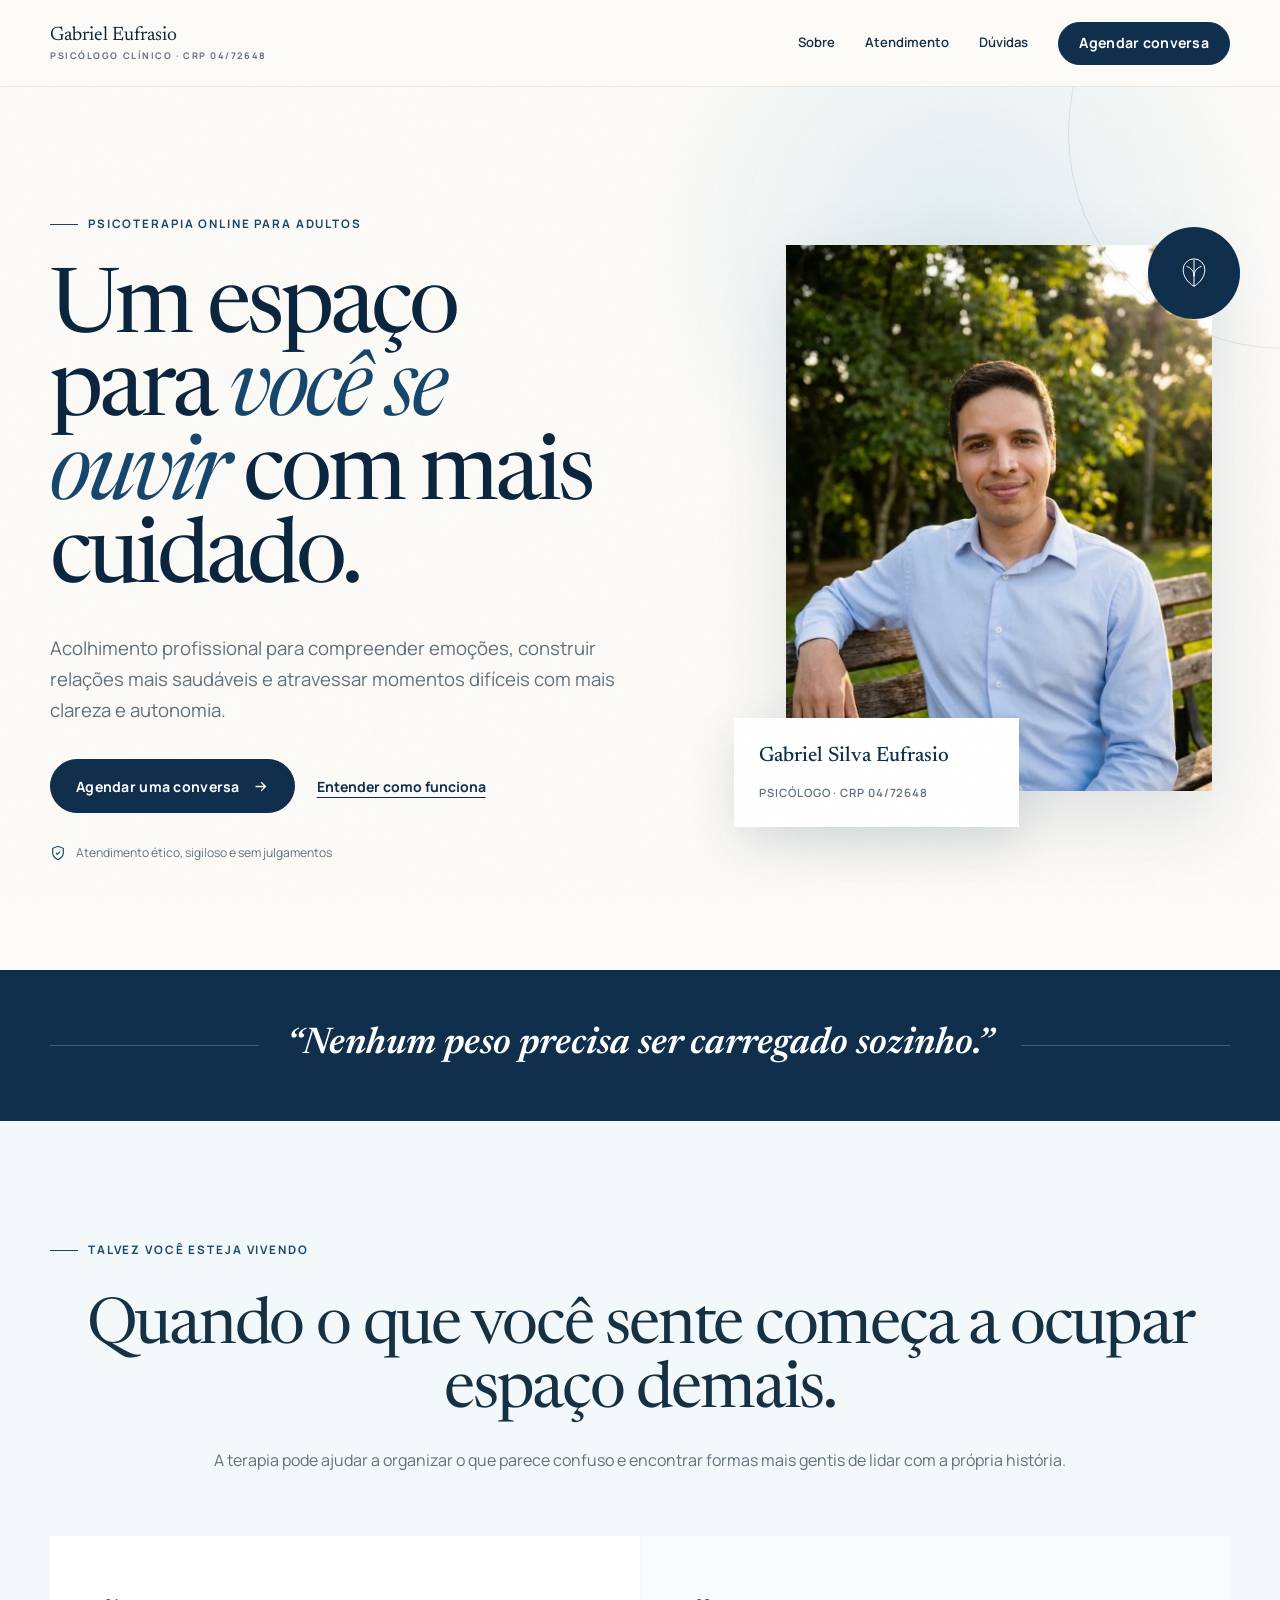
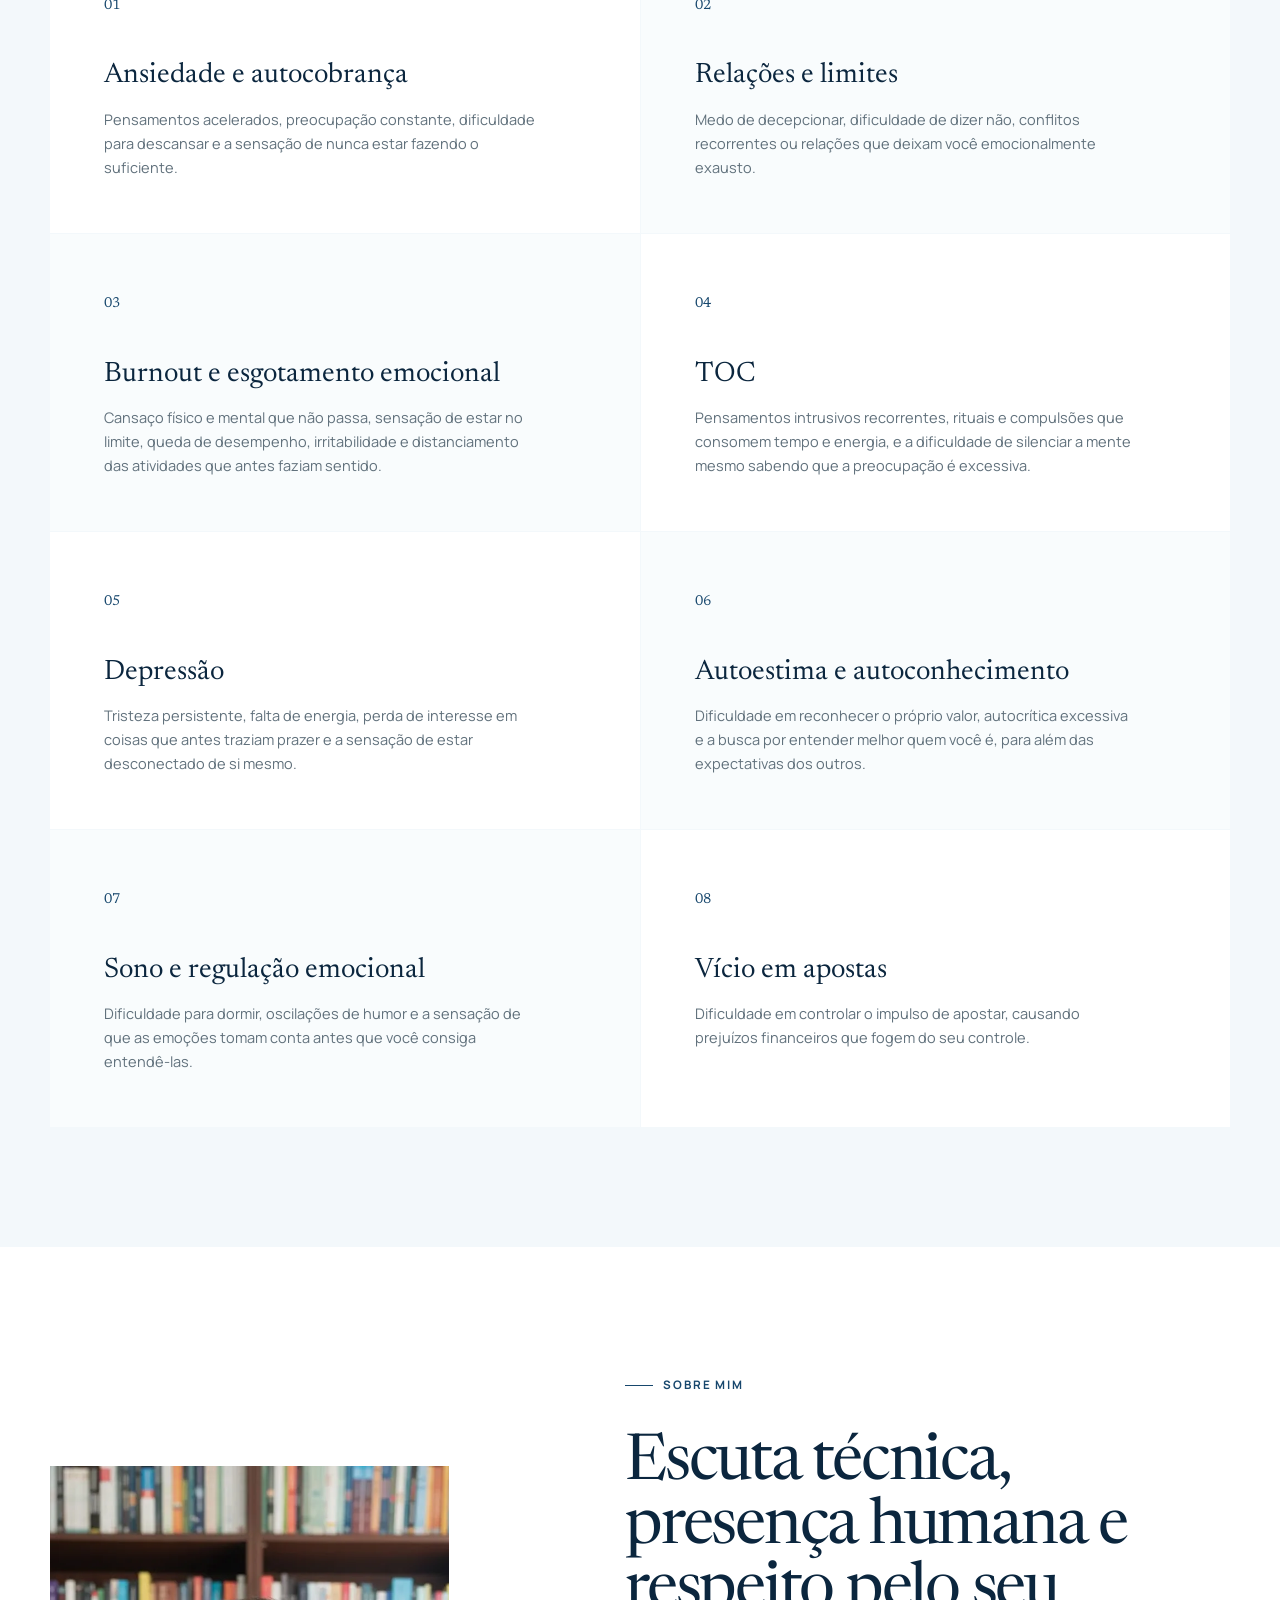
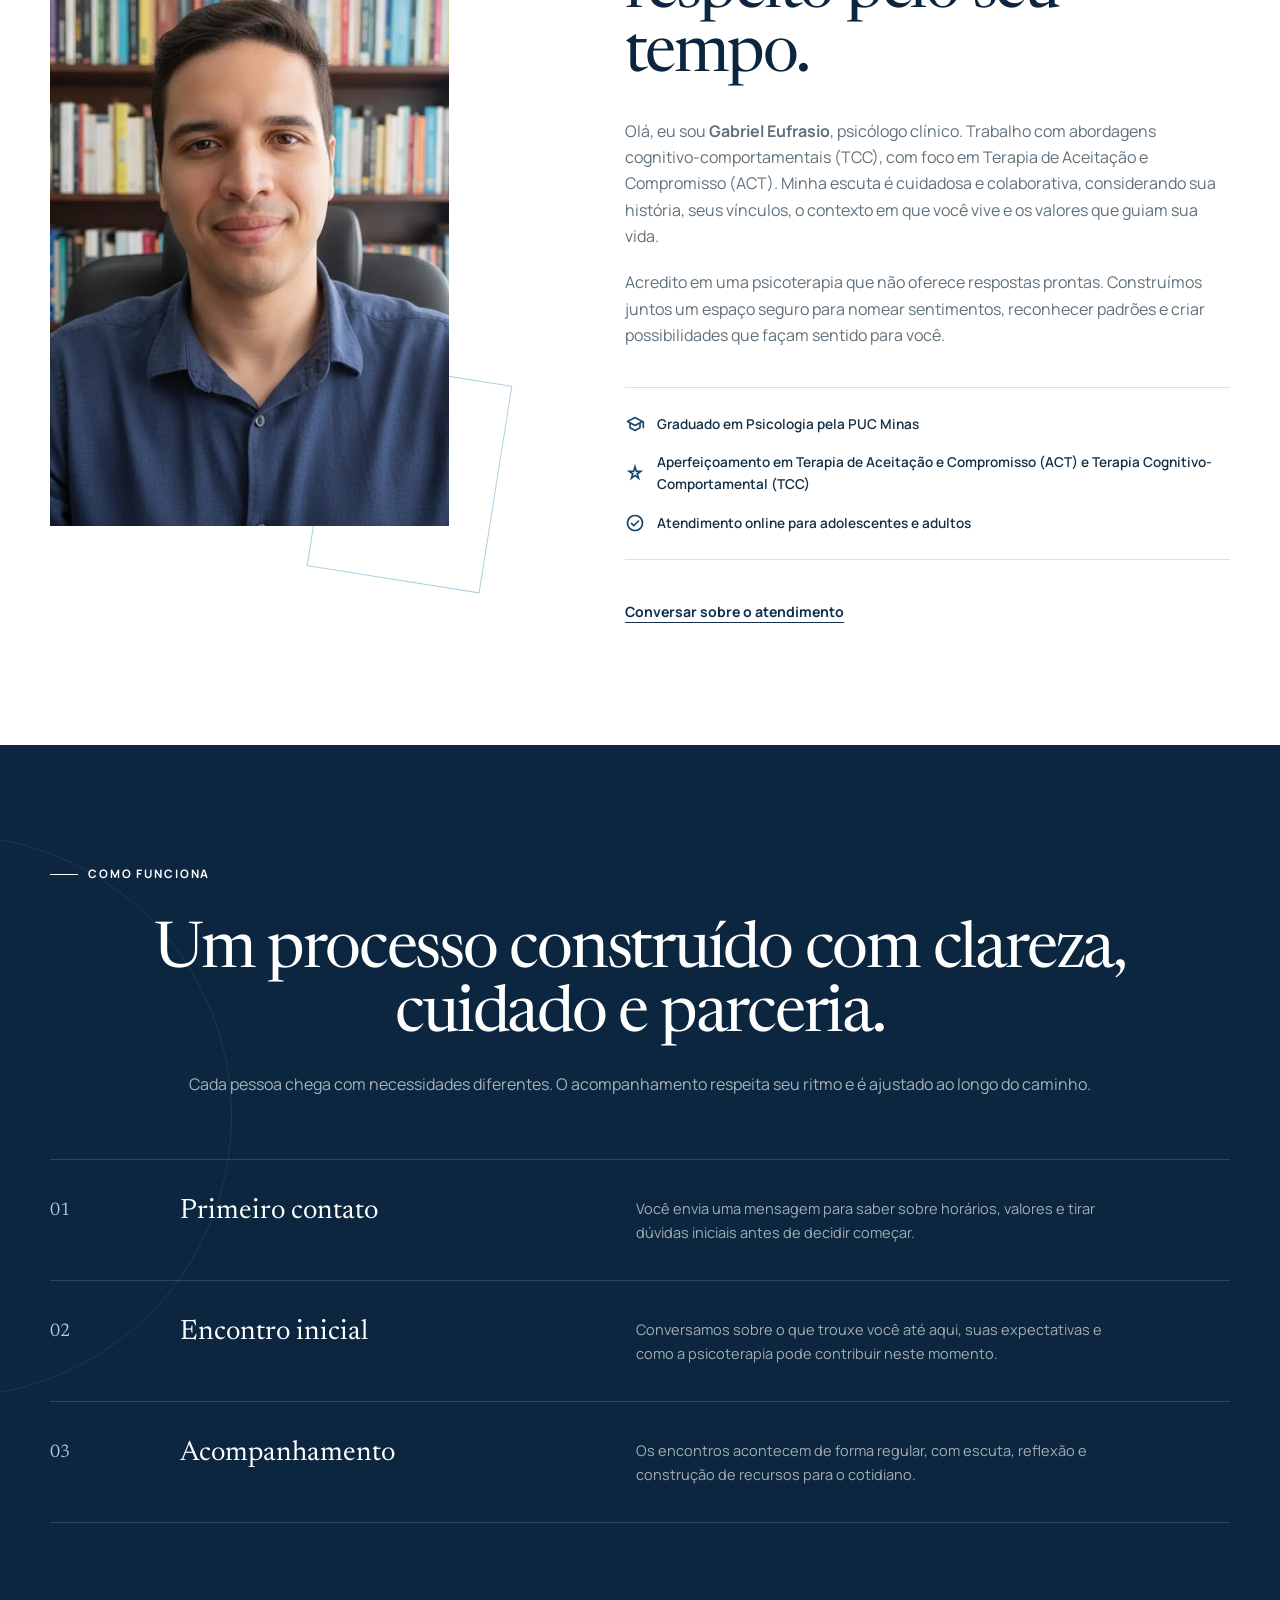
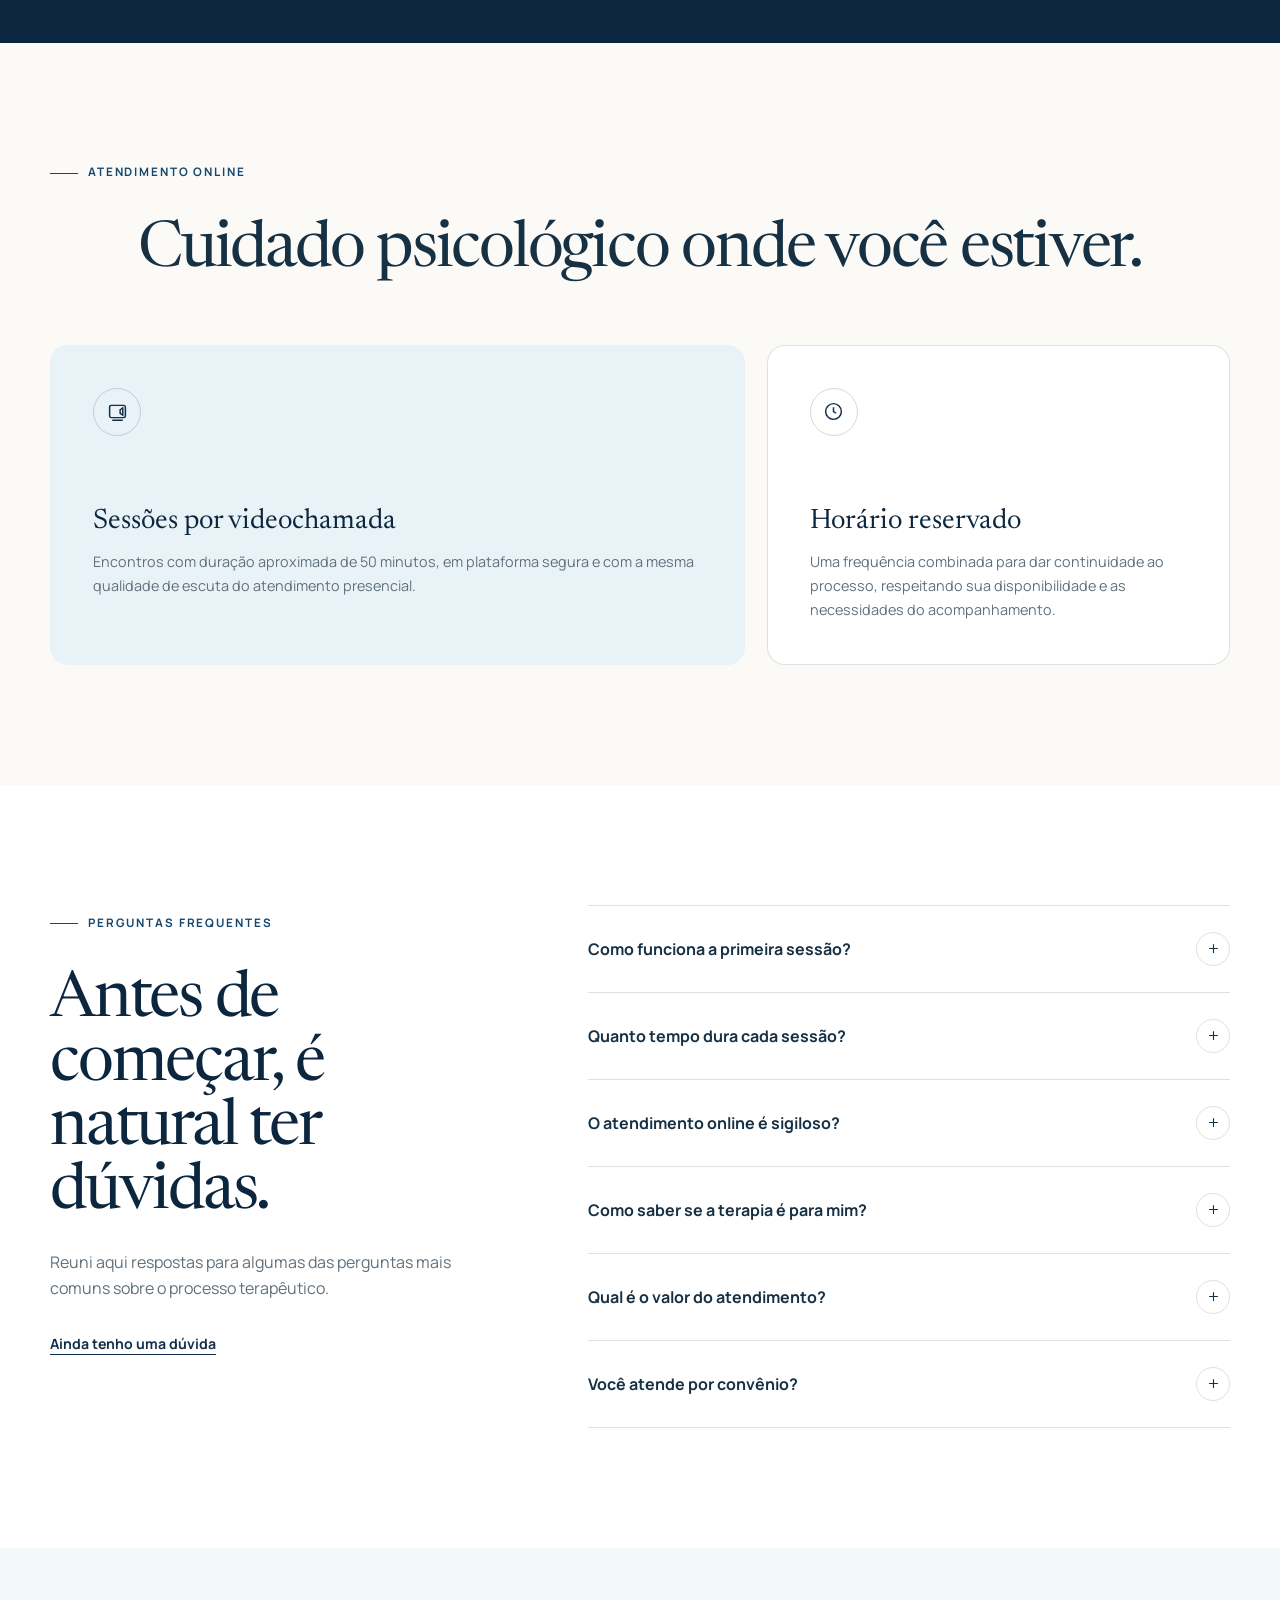
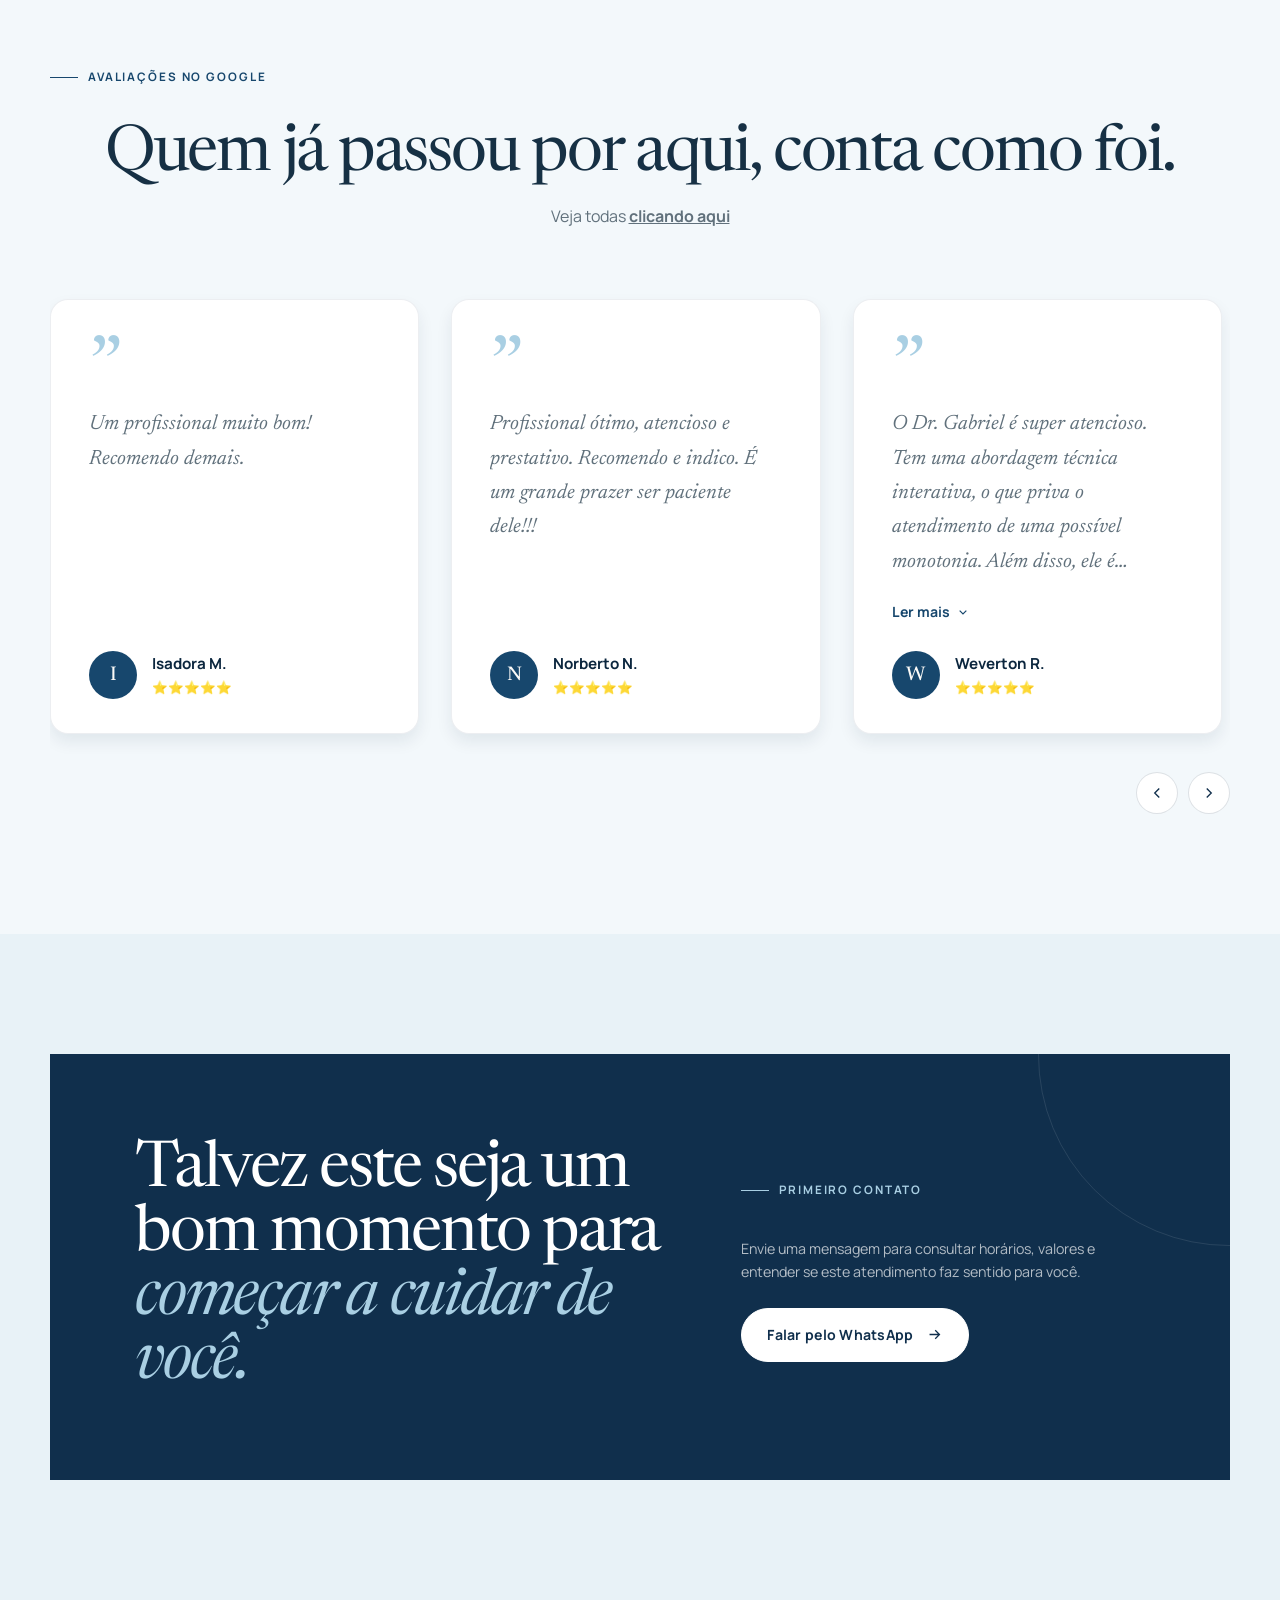
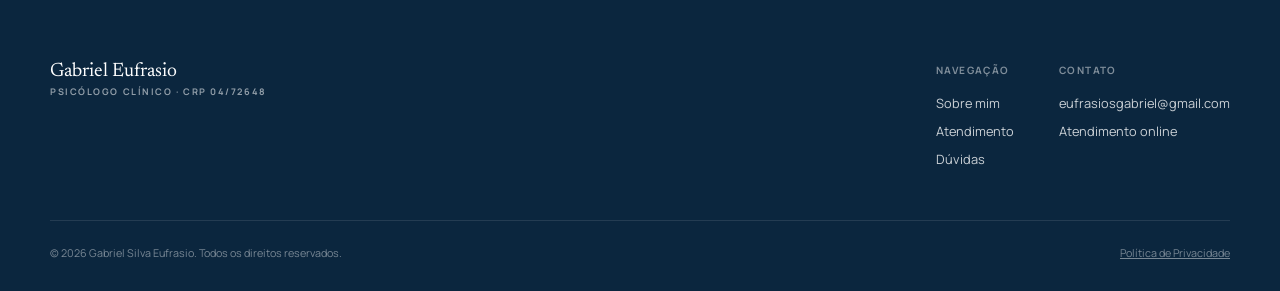
==== commit 8421f805: "Replace person icon with star-rate icon" ====
--- a/index.html
+++ b/index.html
@@ -180,8 +180,8 @@
               </div>
               <div class="credential-item">
                 <img
-                  src="/assets/icons/person.svg" width="20" height="20"
-                  alt="Ícone de pessoa"
+                  src="/assets/icons/star-rate.svg" width="20" height="20"
+                  alt="Ícone de estrela"
                 />
                 Aperfeiçoamento em Terapia de Aceitação e Compromisso (ACT) e
                 Terapia Cognitivo-Comportamental (TCC)
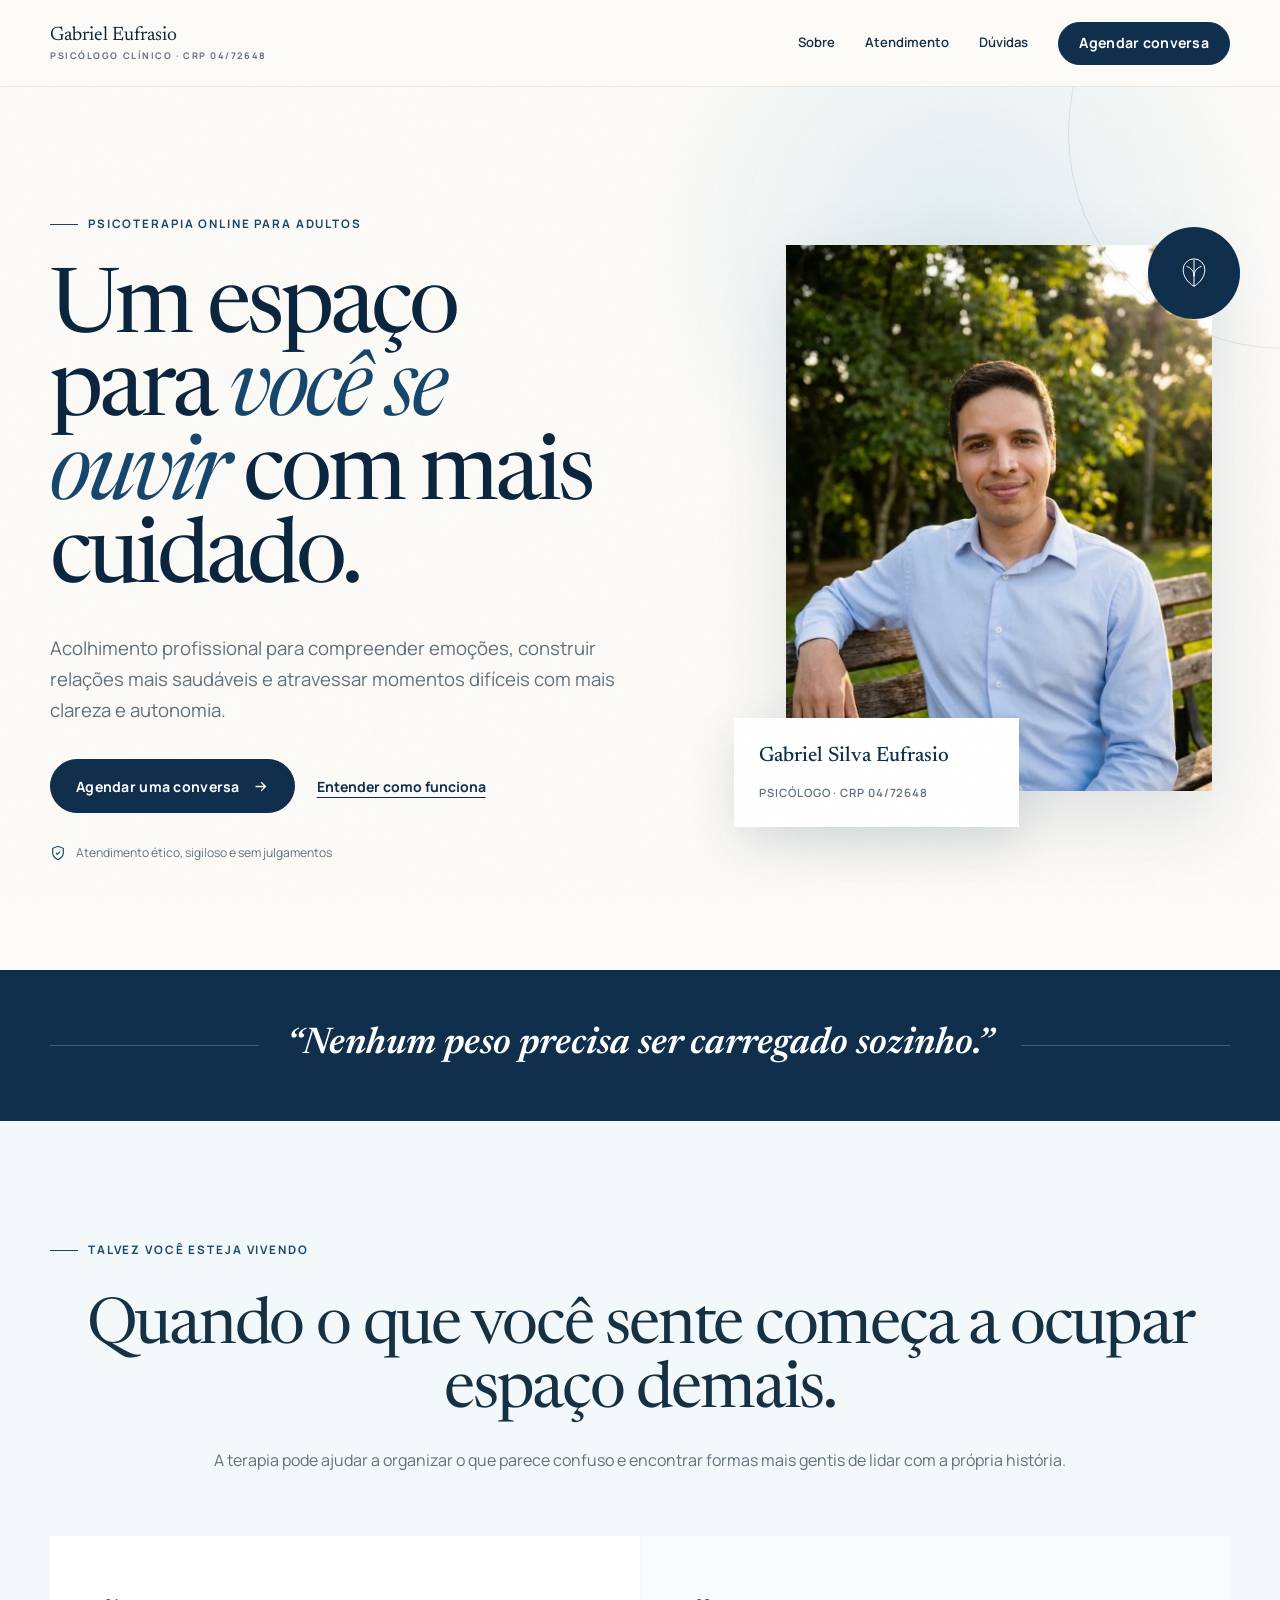
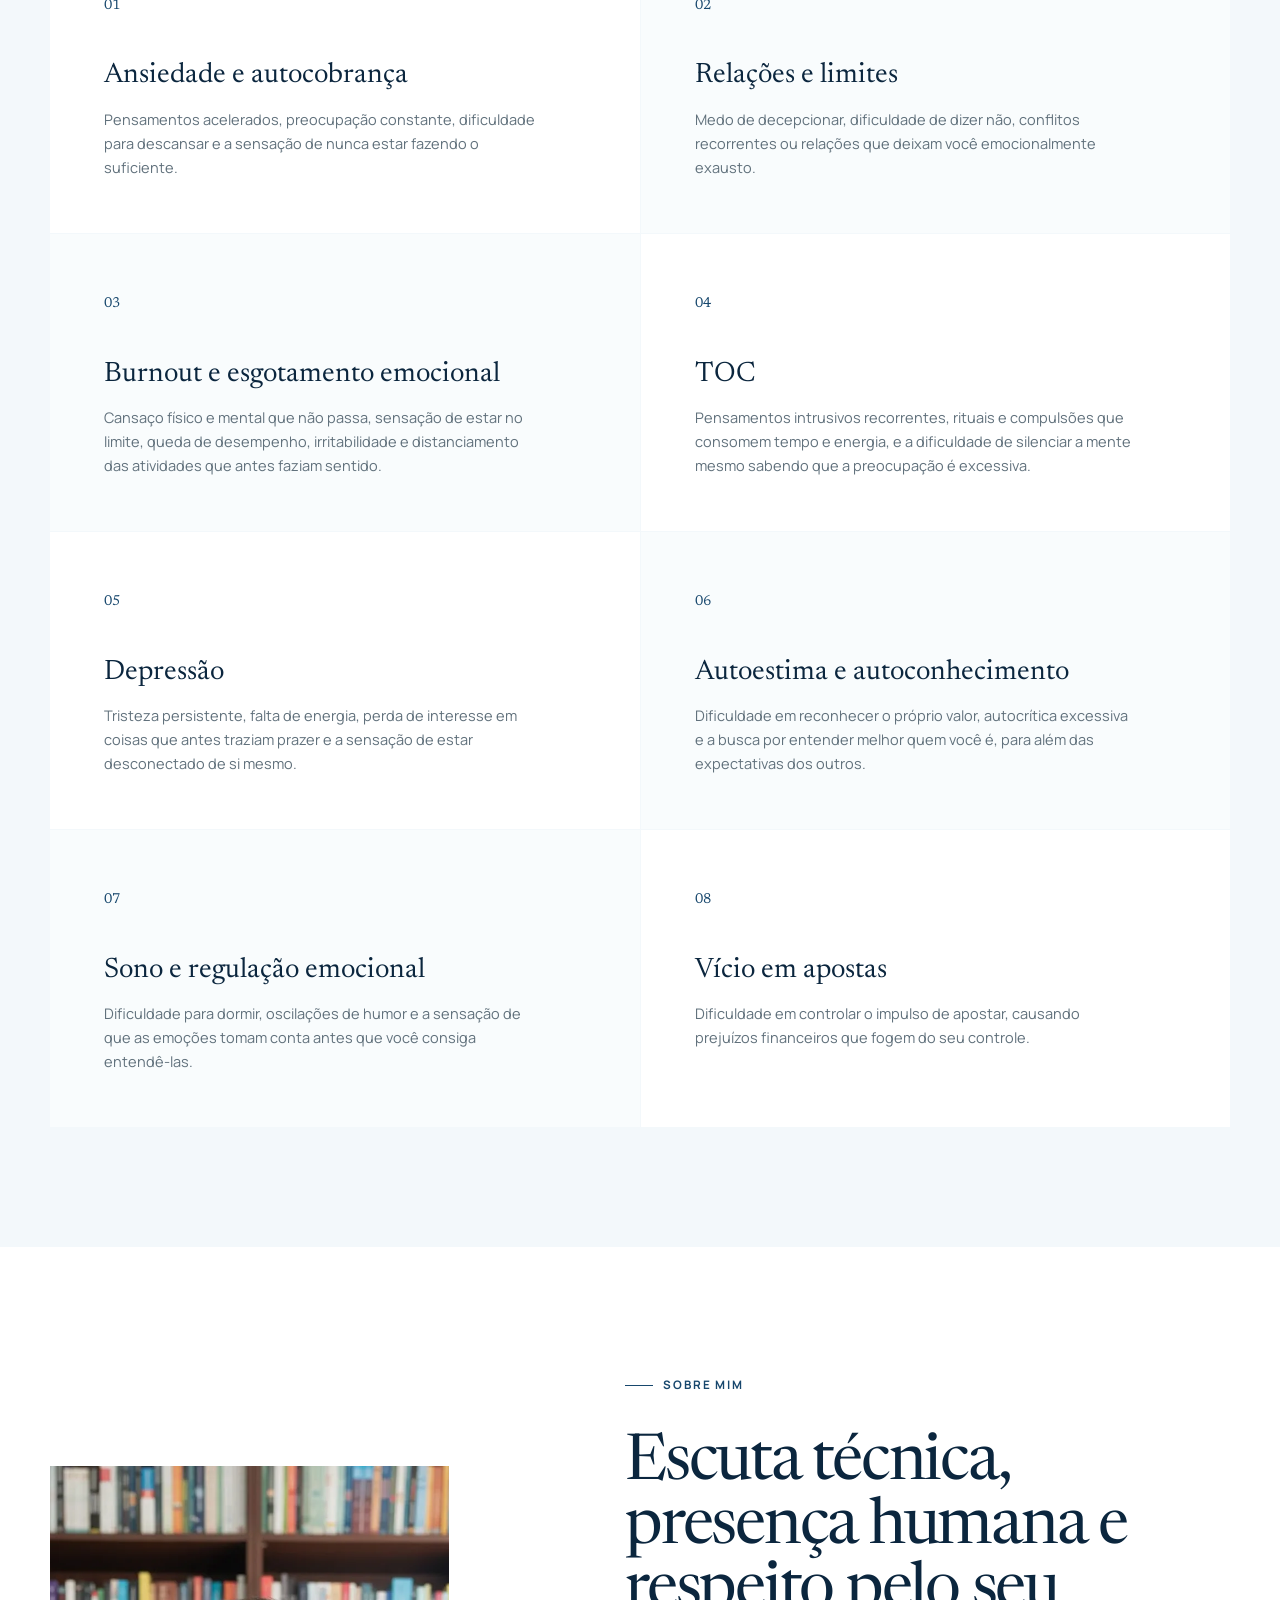
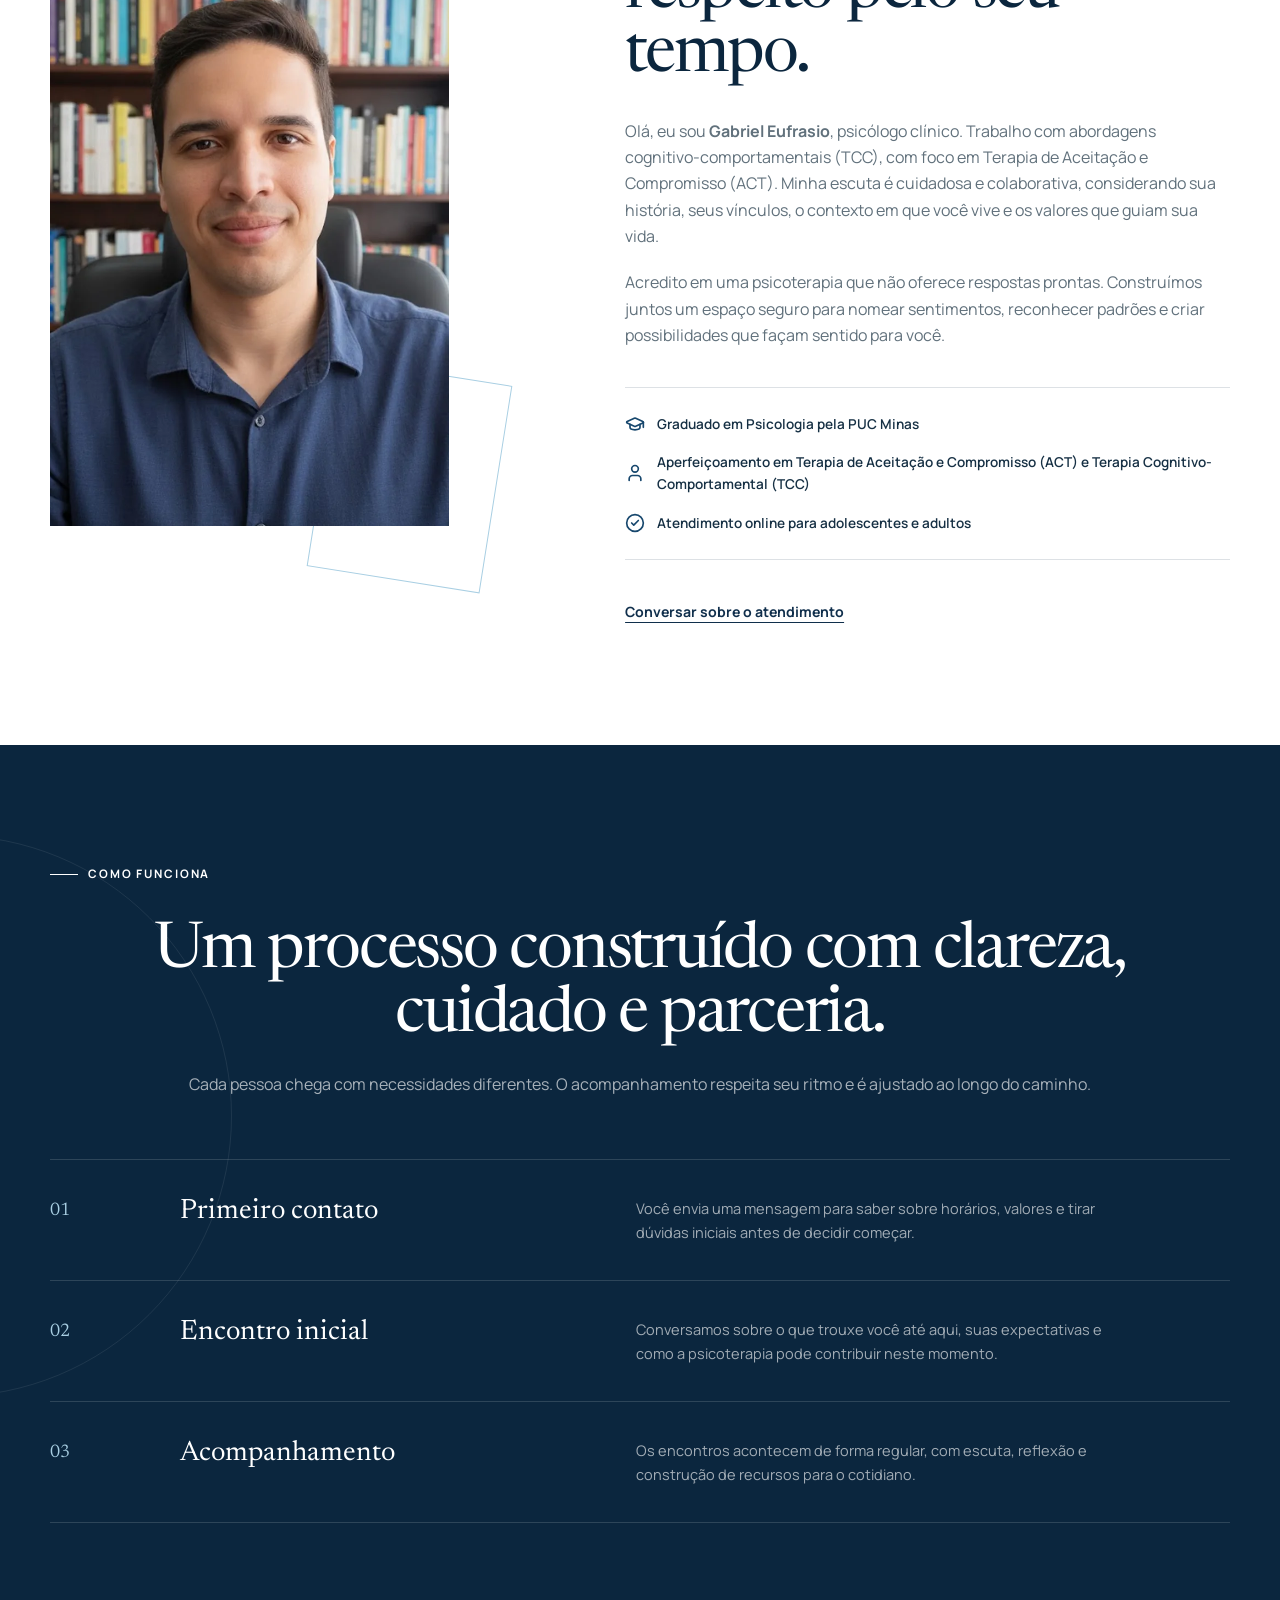
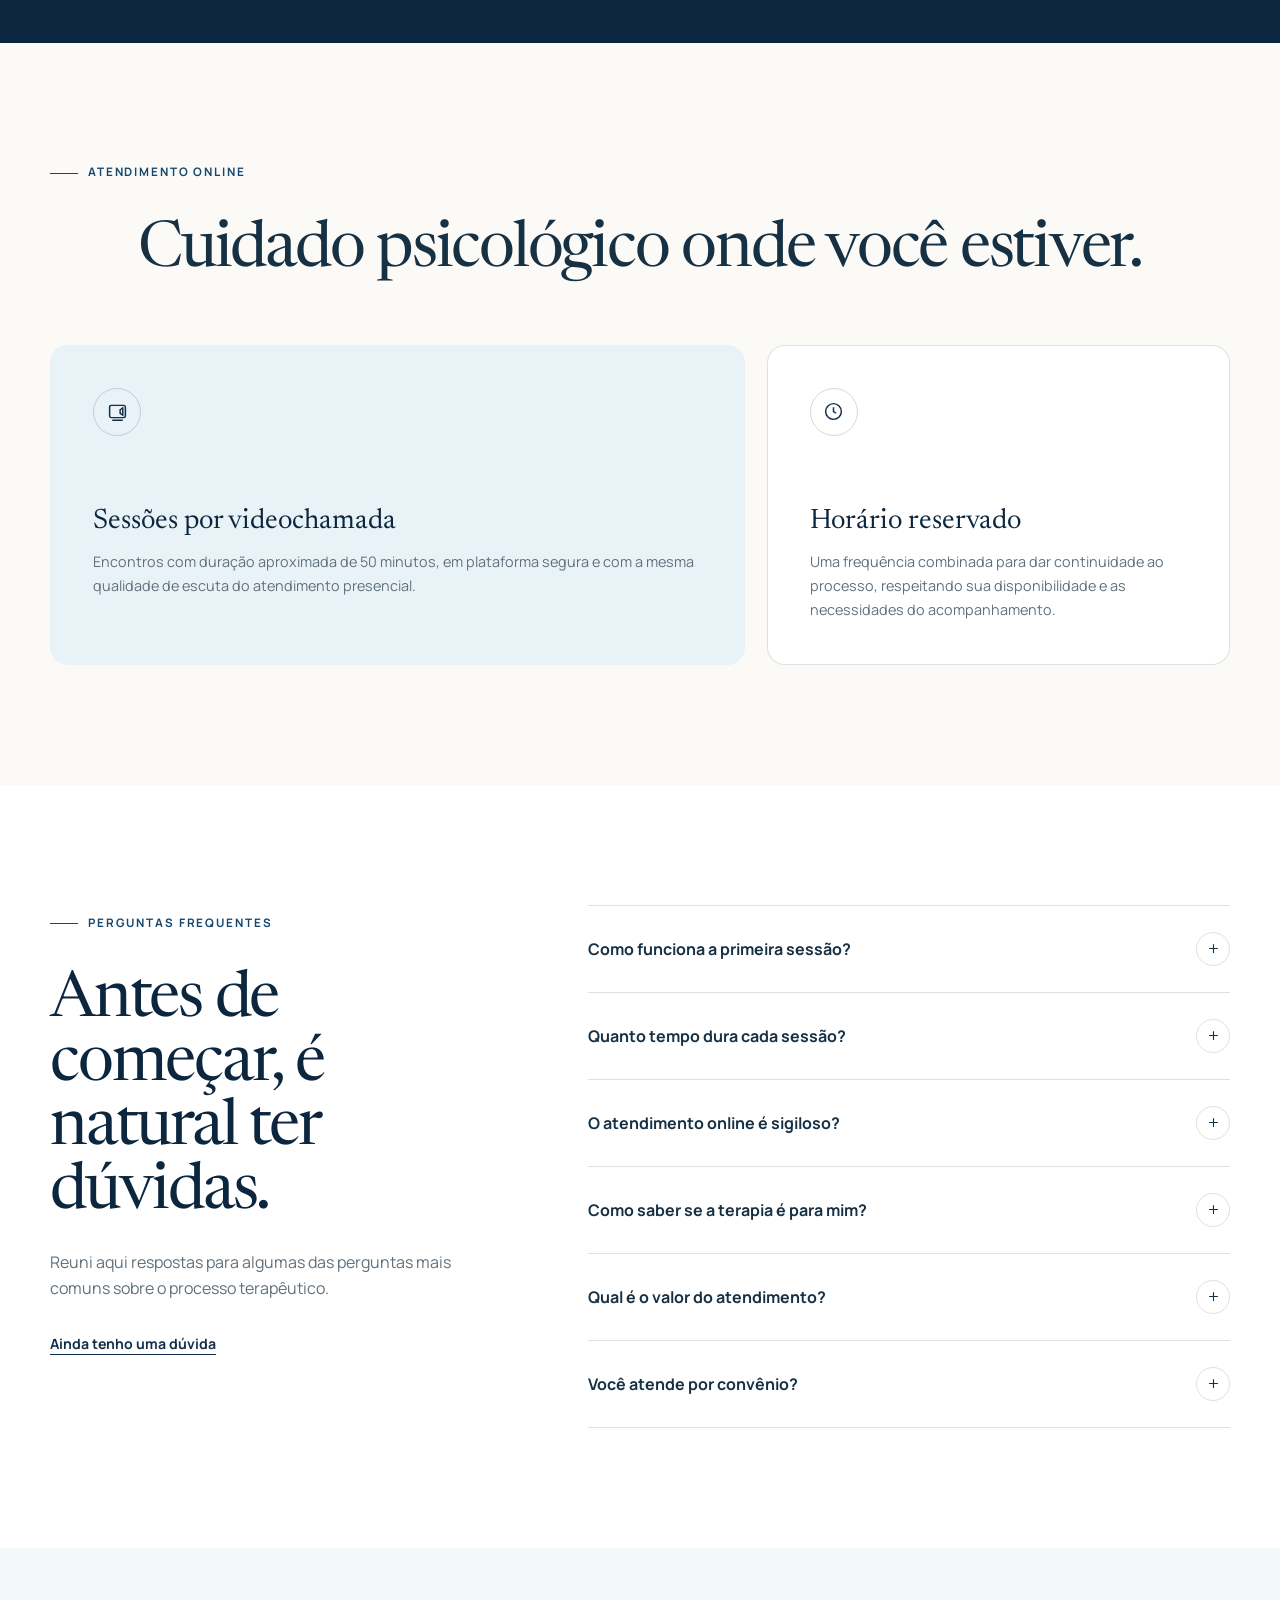
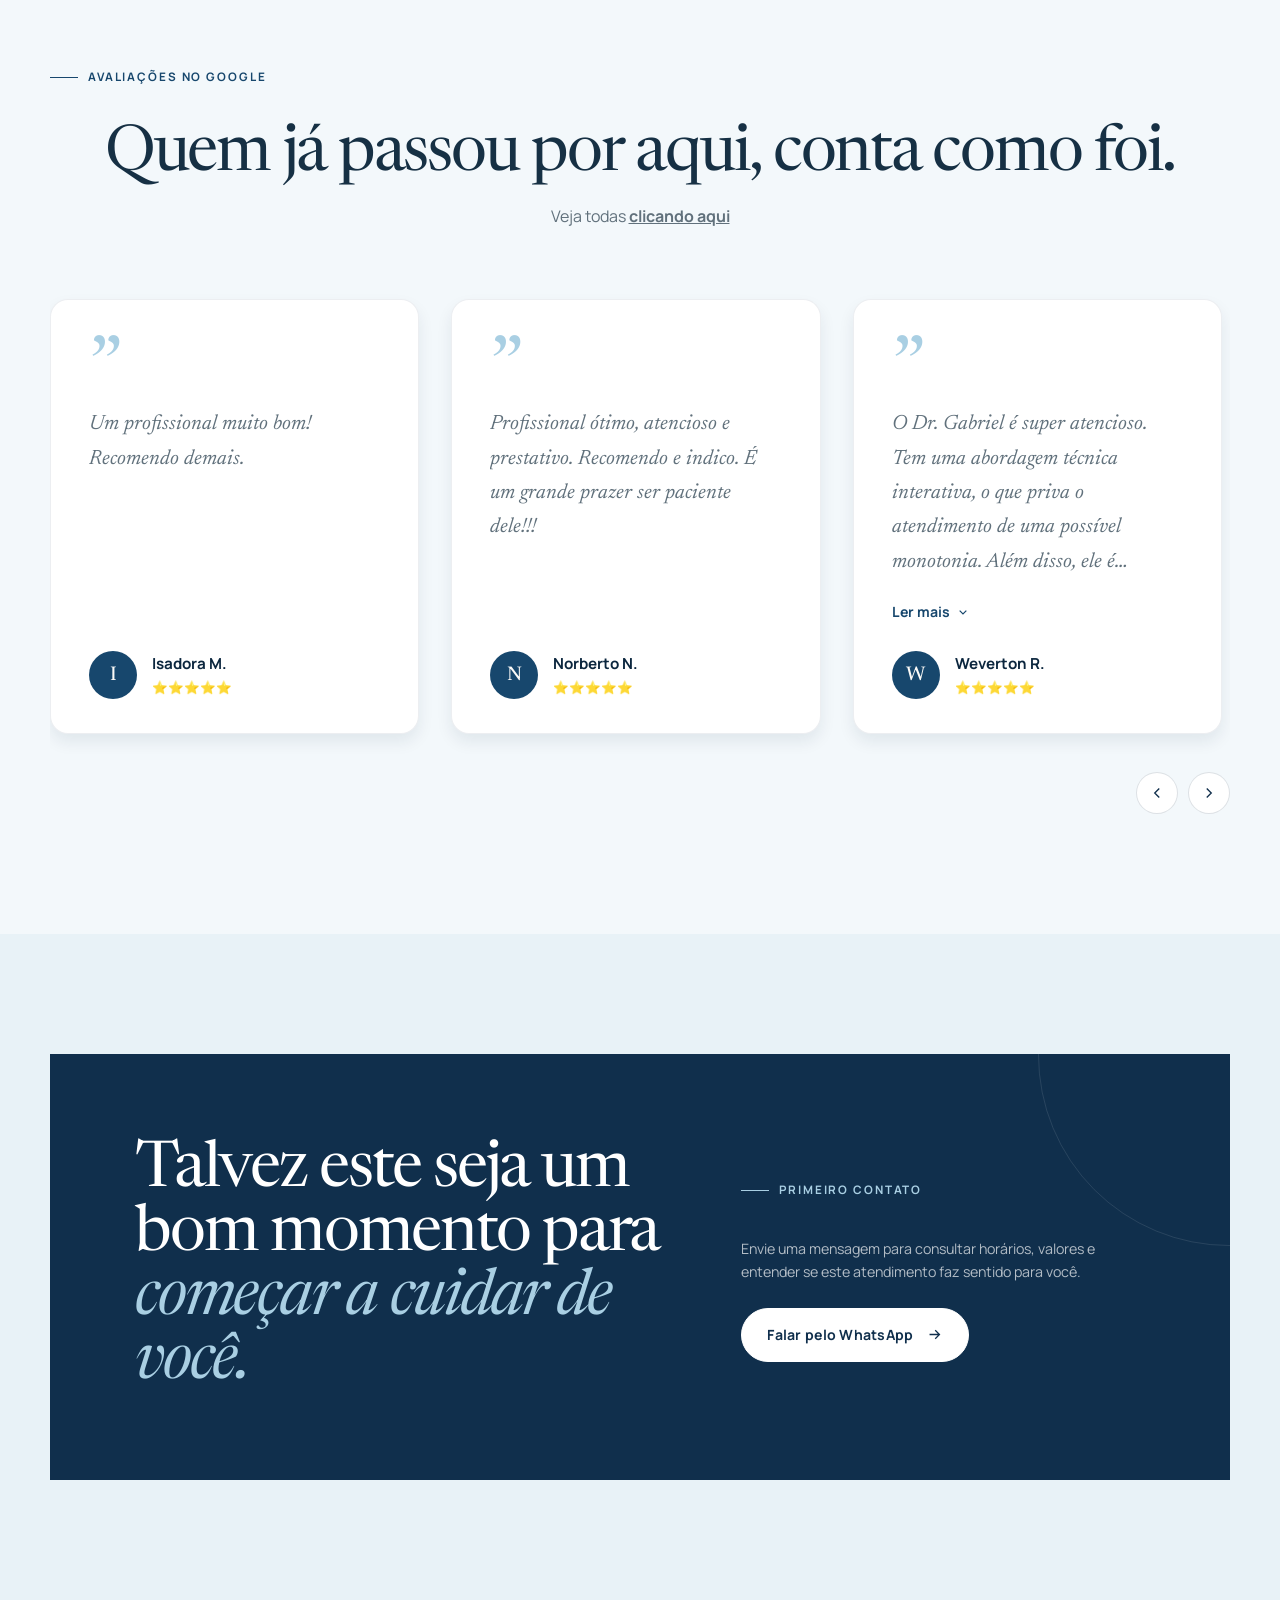
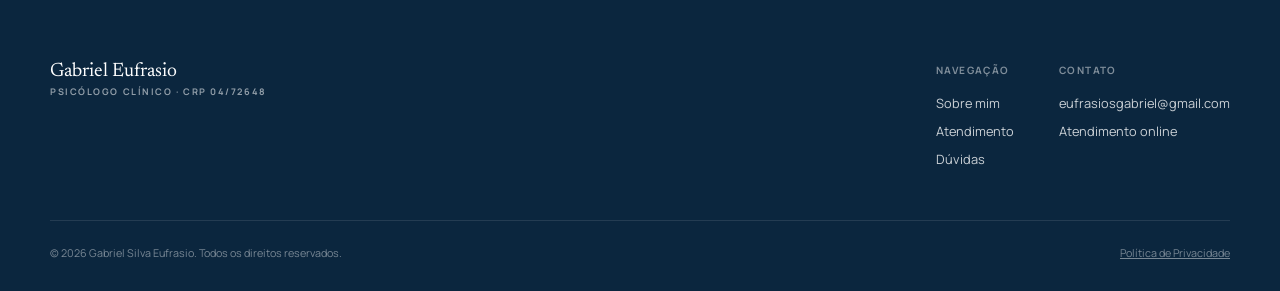
==== commit db0e05fe: "Replace star-rate icon with person icon" ====
--- a/index.html
+++ b/index.html
@@ -180,7 +180,7 @@
               </div>
               <div class="credential-item">
                 <img
-                  src="/assets/icons/star-rate.svg" width="20" height="20"
+                  src="/assets/icons/person.svg" width="20" height="20"
                   alt="Ícone de estrela"
                 />
                 Aperfeiçoamento em Terapia de Aceitação e Compromisso (ACT) e
